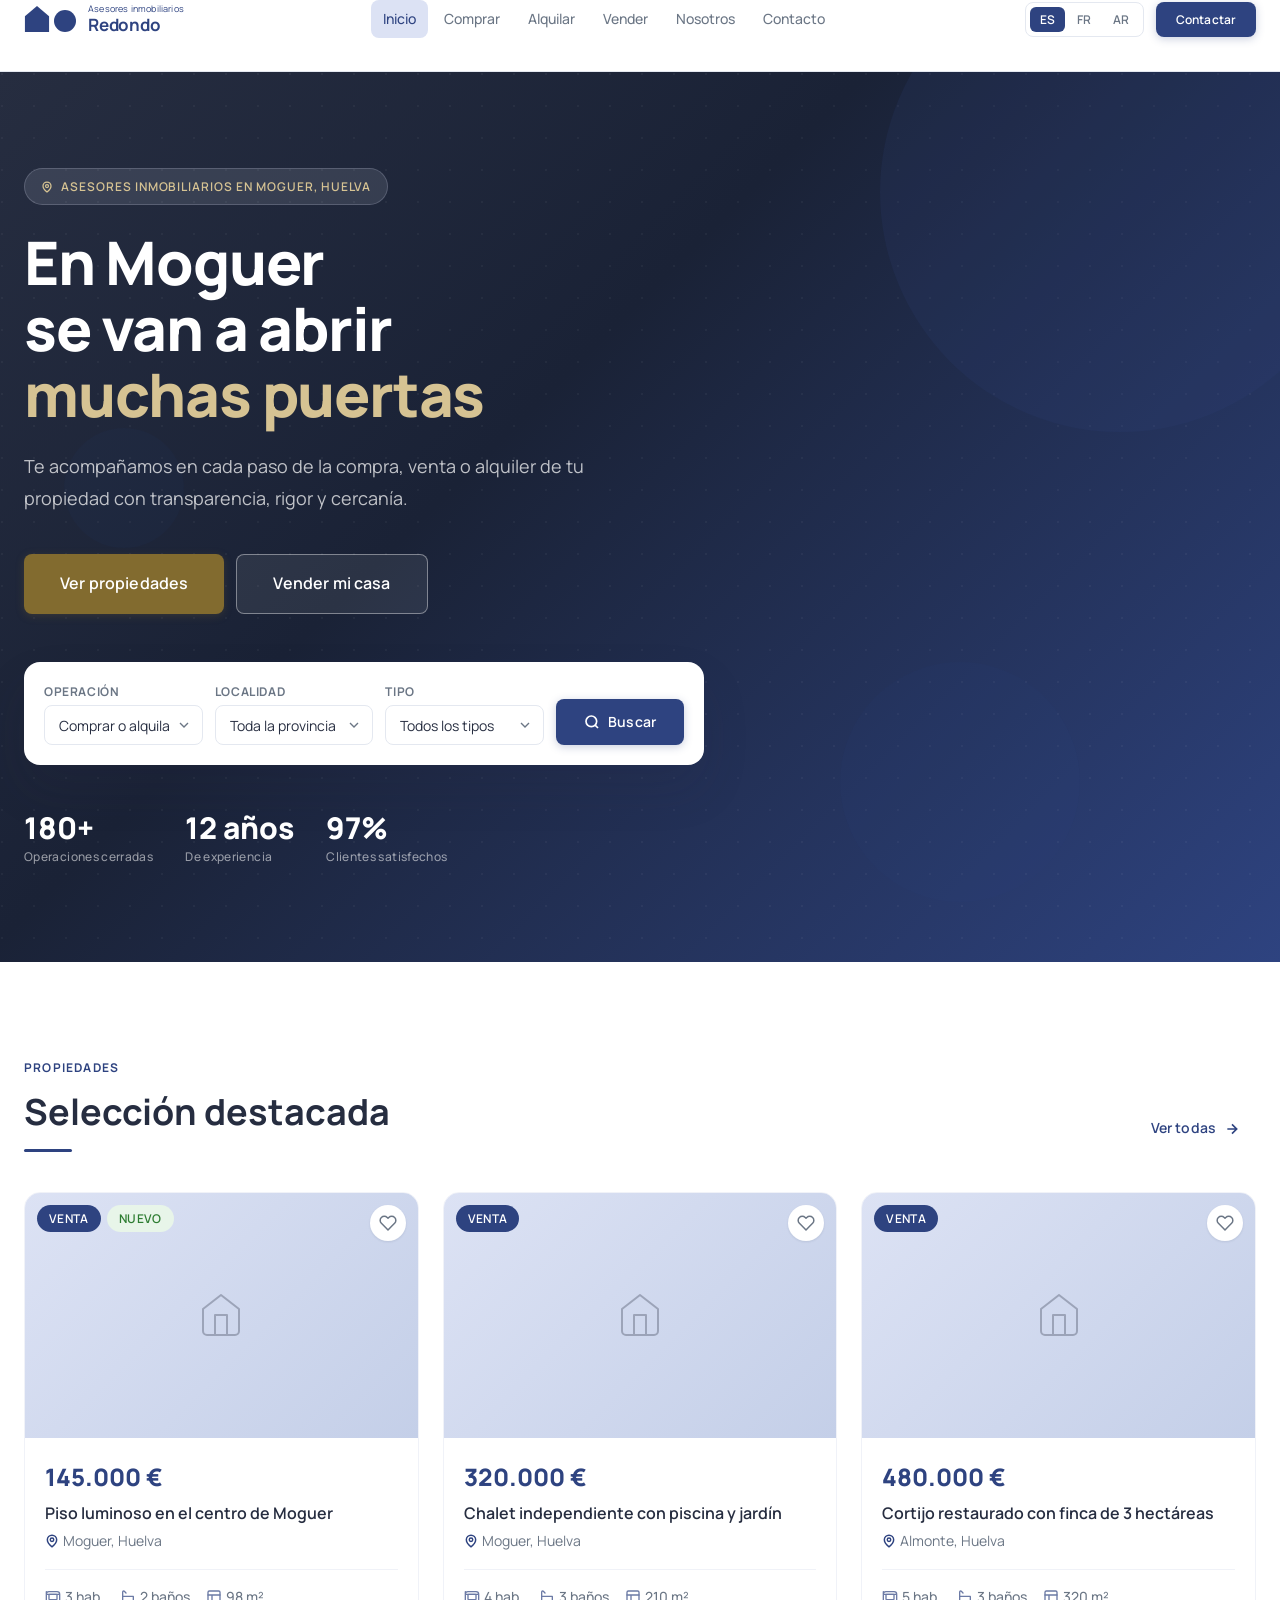
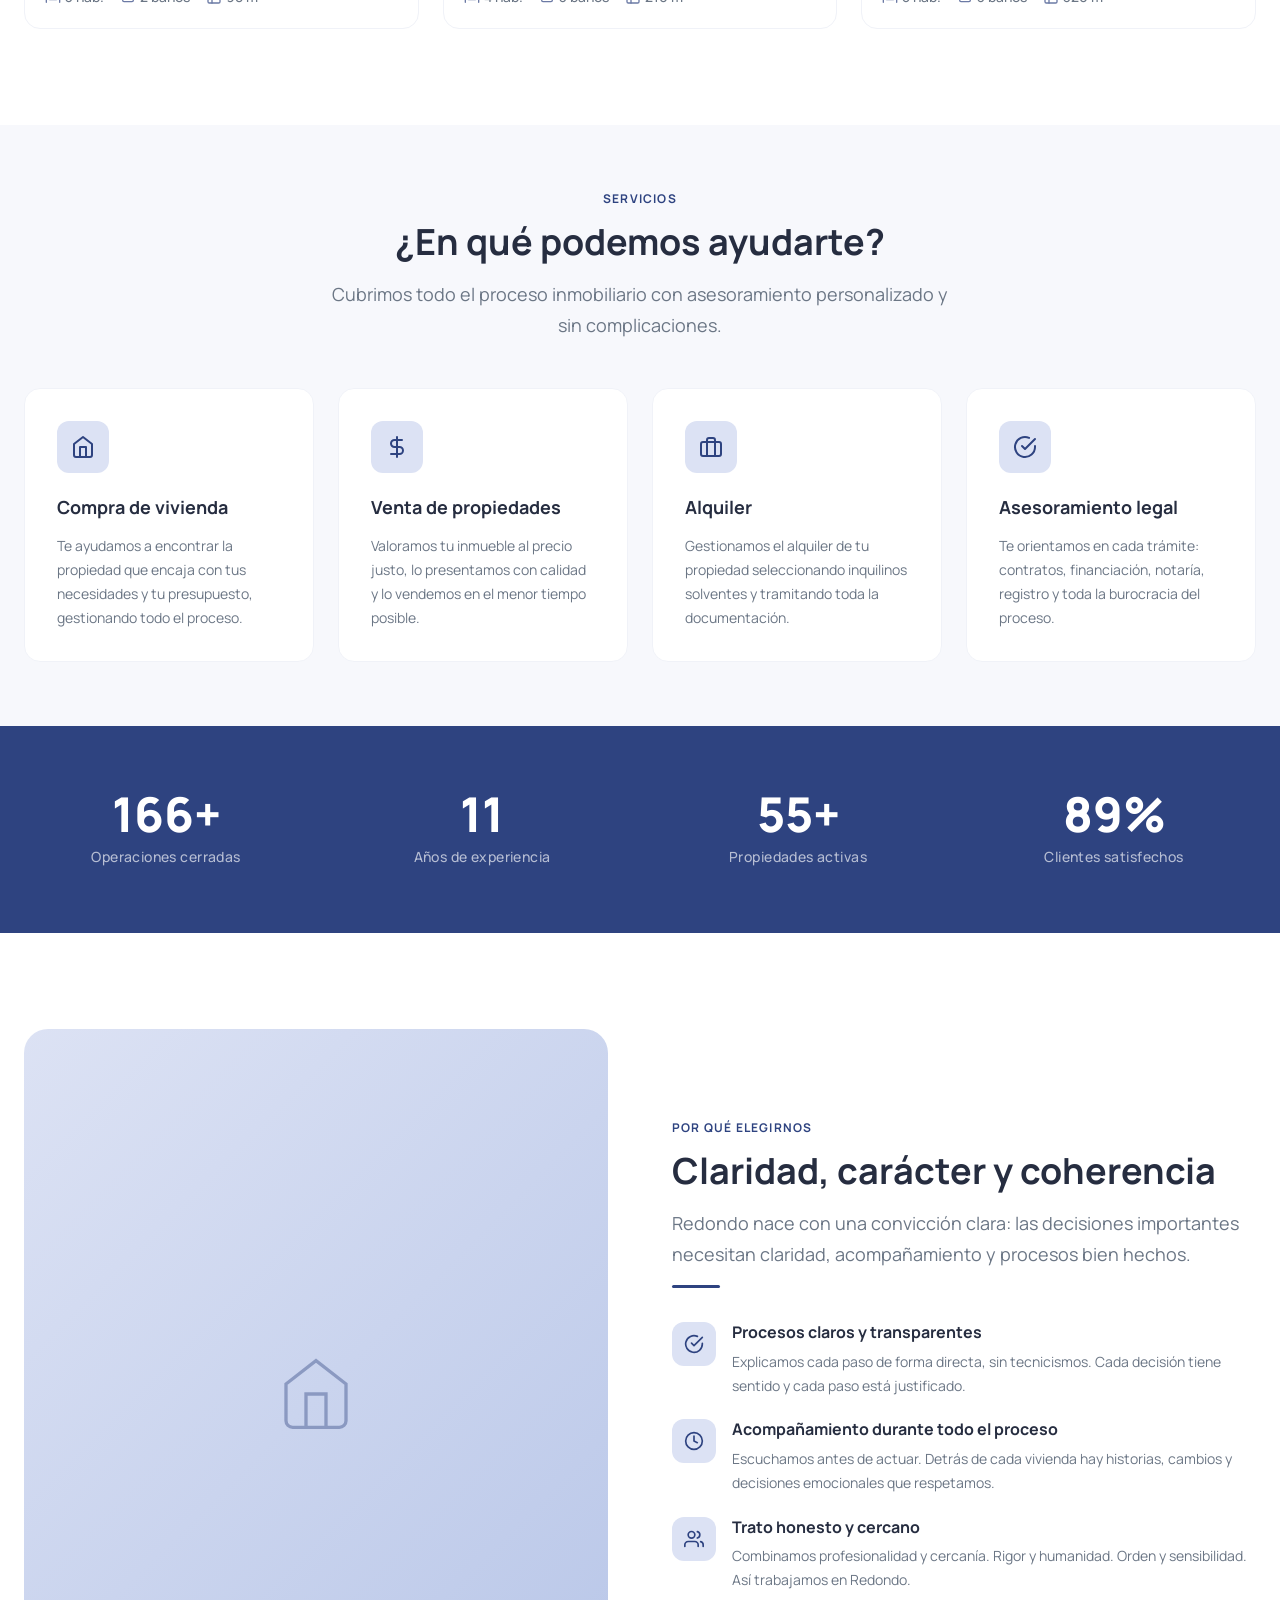
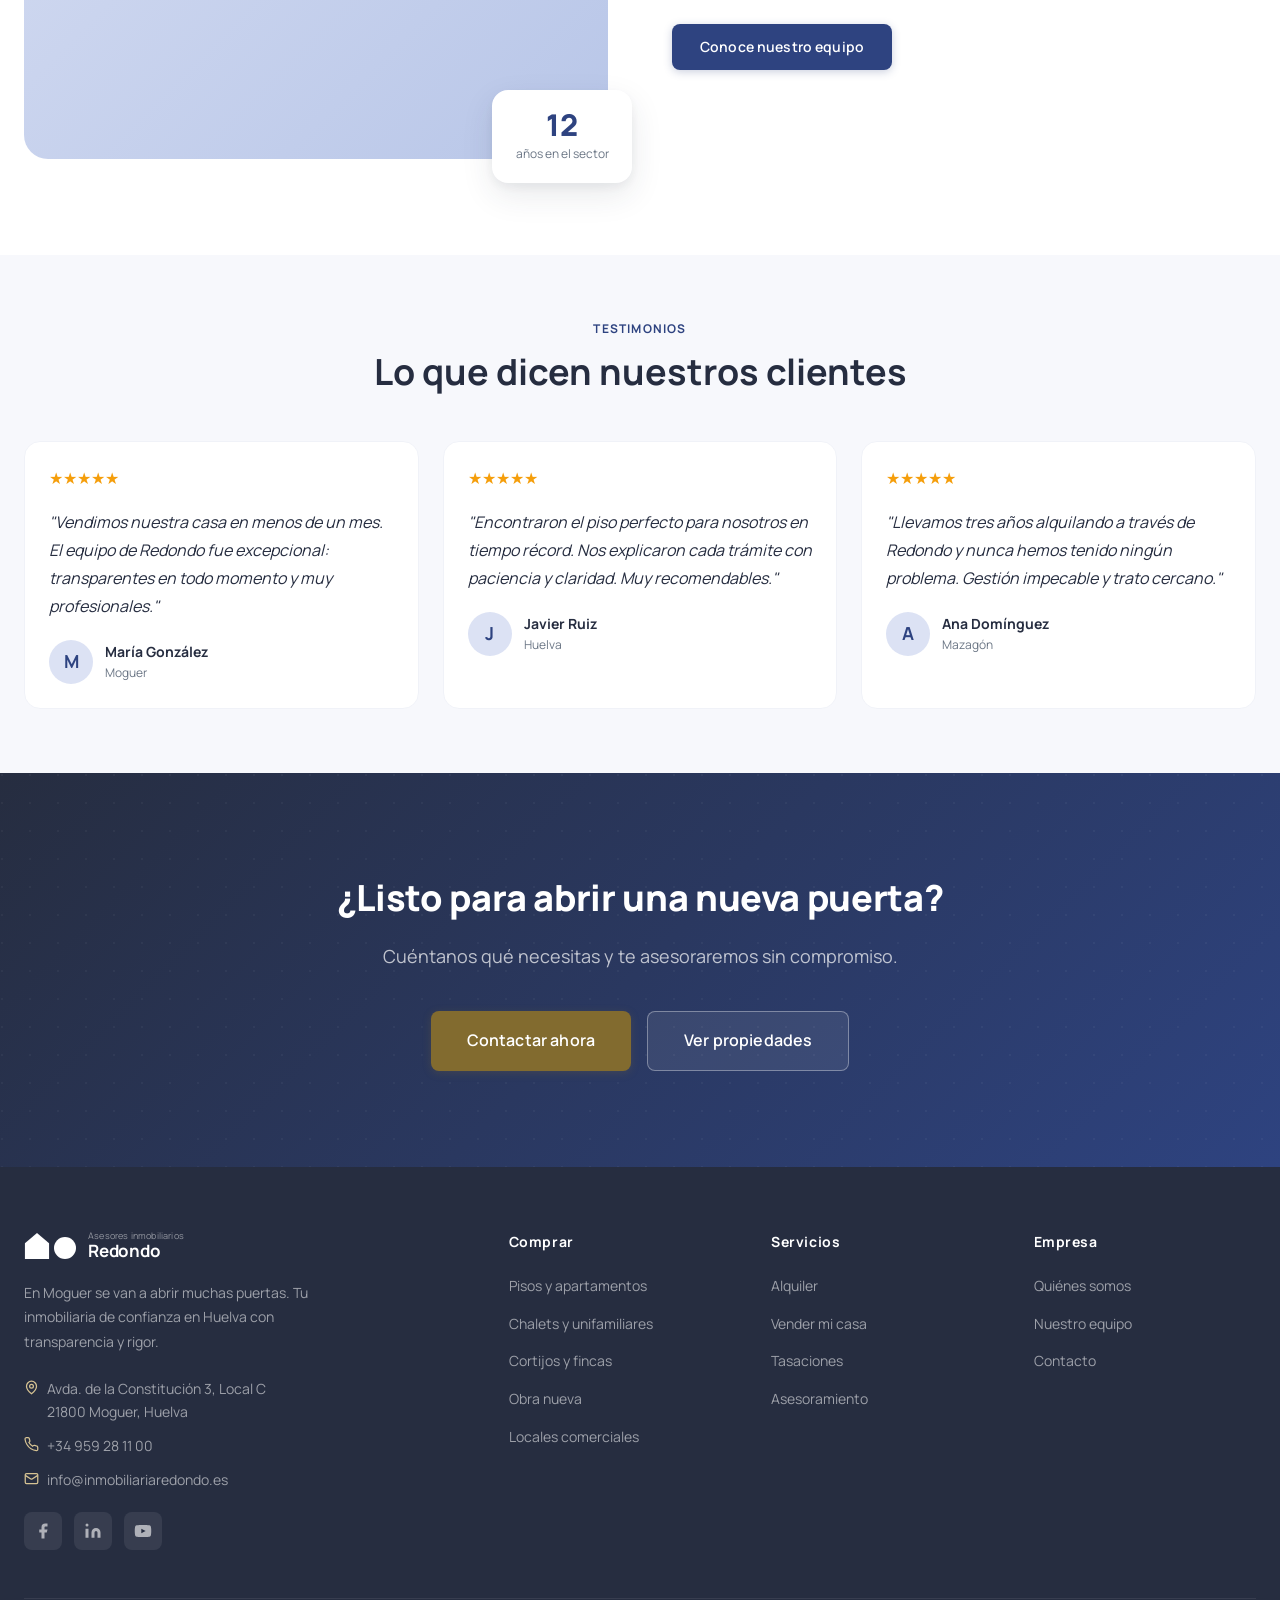
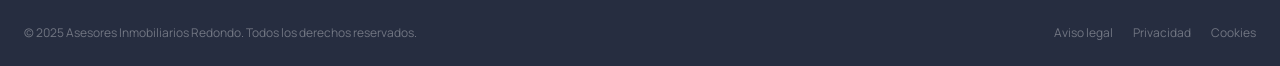
==== inmobiliaria-redondo/index.html @ 1a1a8c9d "Add files via upload" ====
<!DOCTYPE html>
<html lang="es" dir="ltr">
<head>
  <meta charset="UTF-8">
  <meta name="viewport" content="width=device-width, initial-scale=1.0">
  <title>Asesores Inmobiliarios Redondo — Moguer, Huelva</title>
  <meta name="description" content="Asesores Inmobiliarios Redondo en Moguer. Compra, venta y alquiler de propiedades en Huelva con profesionalidad, transparencia y cercanía.">
  <meta property="og:title" content="Asesores Inmobiliarios Redondo">
  <meta property="og:description" content="En Moguer se van a abrir muchas puertas. Tu inmobiliaria de confianza en Huelva.">
  <meta property="og:type" content="website">
  <link rel="canonical" href="https://inmobiliariaredondo.es/">
  <link rel="preconnect" href="https://fonts.googleapis.com">
  <link rel="preconnect" href="https://fonts.gstatic.com" crossorigin>
  <link href="https://fonts.googleapis.com/css2?family=Manrope:wght@300;400;500;600;700;800&display=swap" rel="stylesheet">
  <link rel="stylesheet" href="./assets/css/styles.css">
</head>
<body class="page-body">

  <!-- ══ HEADER ══════════════════════════════════════════════ -->
  <header class="header" role="banner">
    <div class="container">
      <div class="header-inner">

        <a href="./index.html" class="logo" aria-label="Asesores Inmobiliarios Redondo — Inicio">
          <div class="logo-mark">
            <svg class="logo-house" width="28" height="30" viewBox="0 0 28 30" aria-hidden="true">
              <polygon points="14,1 27,12 27,29 1,29 1,12"/>
            </svg>
            <svg class="logo-circle-svg" width="23" height="23" viewBox="0 0 23 23" aria-hidden="true">
              <circle cx="11.5" cy="11.5" r="11.5"/>
            </svg>
          </div>
          <div class="logo-text">
            <span class="eyebrow">Asesores inmobiliarios</span>
            <span class="brand">Redondo</span>
          </div>
        </a>

        <nav class="nav" aria-label="Navegación principal">
          <a href="./index.html"    class="nav-link">Inicio</a>
          <a href="./comprar.html"  class="nav-link">Comprar</a>
          <a href="./alquiler.html" class="nav-link">Alquilar</a>
          <a href="./vender.html"   class="nav-link">Vender</a>
          <a href="./nosotros.html" class="nav-link">Nosotros</a>
          <a href="./contacto.html" class="nav-link">Contacto</a>
        </nav>

        <div class="header-actions">
          <div class="lang-selector" role="group" aria-label="Idioma">
            <button class="lang-btn active" data-lang="es" aria-label="Español">ES</button>
            <button class="lang-btn" data-lang="fr" aria-label="Français">FR</button>
            <button class="lang-btn" data-lang="ar" aria-label="العربية">AR</button>
          </div>
          <a href="./contacto.html" class="btn btn-primary btn-sm">Contactar</a>
          <button class="nav-toggle" aria-expanded="false" aria-label="Abrir menú de navegación">
            <span></span><span></span><span></span>
          </button>
        </div>

      </div>
    </div>
  </header>

  <!-- Mobile nav -->
  <nav class="mobile-nav" aria-label="Menú móvil">
    <a href="./index.html"    class="nav-link">Inicio</a>
    <a href="./comprar.html"  class="nav-link">Comprar</a>
    <a href="./alquiler.html" class="nav-link">Alquilar</a>
    <a href="./vender.html"   class="nav-link">Vender</a>
    <a href="./nosotros.html" class="nav-link">Nosotros</a>
    <a href="./contacto.html" class="nav-link">Contacto</a>
    <div class="mobile-lang">
      <button class="lang-btn active" data-lang="es">ES</button>
      <button class="lang-btn" data-lang="fr">FR</button>
      <button class="lang-btn" data-lang="ar">AR</button>
    </div>
  </nav>

  <main>

    <!-- ══ HERO ═════════════════════════════════════════════ -->
    <section class="hero" aria-label="Presentación">
      <div class="hero-bg"></div>
      <div class="hero-pattern" aria-hidden="true"></div>
      <div class="hero-shapes" aria-hidden="true">
        <div class="hero-shape hero-shape-1"></div>
        <div class="hero-shape hero-shape-2"></div>
        <div class="hero-shape hero-shape-3"></div>
      </div>

      <div class="container">
        <div class="hero-content">
          <span class="hero-label">
            <svg width="12" height="12" viewBox="0 0 24 24" fill="none" stroke="currentColor" stroke-width="2.5" aria-hidden="true"><path d="M20 10c0 6-8 12-8 12S4 16 4 10a8 8 0 0 1 16 0Z"/><circle cx="12" cy="10" r="3"/></svg>
            Asesores Inmobiliarios en Moguer, Huelva
          </span>

          <h1 class="hero-title">
            En Moguer<br>
            se van a abrir<br>
            <em>muchas puertas</em>
          </h1>

          <p class="hero-subtitle">
            Te acompañamos en cada paso de la compra, venta o alquiler de tu propiedad con transparencia, rigor y cercanía.
          </p>

          <div class="hero-actions">
            <a href="./comprar.html" class="btn btn-gold btn-lg">Ver propiedades</a>
            <a href="./vender.html"  class="btn btn-secondary btn-lg" style="border-color:rgba(255,255,255,.4);color:#fff;background:rgba(255,255,255,.08)">Vender mi casa</a>
          </div>

          <!-- Search bar -->
          <div class="hero-search" role="search" aria-label="Buscar propiedades">
            <div class="hero-search-field">
              <label for="s-operacion">Operación</label>
              <select id="s-operacion">
                <option value="">Comprar o alquilar</option>
                <option value="venta">Comprar</option>
                <option value="alquiler">Alquilar</option>
              </select>
            </div>
            <div class="hero-search-field">
              <label for="s-localidad">Localidad</label>
              <select id="s-localidad">
                <option value="">Toda la provincia</option>
                <option value="moguer">Moguer</option>
                <option value="huelva">Huelva capital</option>
                <option value="mazagon">Mazagón</option>
                <option value="almonte">Almonte</option>
                <option value="punta-umbria">Punta Umbría</option>
              </select>
            </div>
            <div class="hero-search-field">
              <label for="s-tipo">Tipo</label>
              <select id="s-tipo">
                <option value="">Todos los tipos</option>
                <option value="piso">Piso / Apartamento</option>
                <option value="chalet">Chalet / Unifamiliar</option>
                <option value="local">Local comercial</option>
                <option value="cortijo">Cortijo / Finca</option>
              </select>
            </div>
            <a href="./comprar.html" class="btn btn-primary" style="align-self:flex-end;white-space:nowrap">
              <svg width="16" height="16" viewBox="0 0 24 24" fill="none" stroke="currentColor" stroke-width="2.5" aria-hidden="true"><circle cx="11" cy="11" r="8"/><path d="m21 21-4.35-4.35"/></svg>
              Buscar
            </a>
          </div>

          <!-- Stats -->
          <div class="hero-stats" aria-label="Cifras de la empresa">
            <div>
              <p class="hero-stat-value" data-counter="180" data-suffix="+">0</p>
              <p class="hero-stat-label">Operaciones cerradas</p>
            </div>
            <div>
              <p class="hero-stat-value" data-counter="12" data-suffix=" años">0</p>
              <p class="hero-stat-label">De experiencia</p>
            </div>
            <div>
              <p class="hero-stat-value" data-counter="97" data-suffix="%">0</p>
              <p class="hero-stat-label">Clientes satisfechos</p>
            </div>
          </div>

        </div>
      </div>
    </section>

    <!-- ══ PROPIEDADES DESTACADAS ════════════════════════════ -->
    <section class="section" aria-labelledby="featured-title">
      <div class="container">
        <div style="display:flex;align-items:flex-end;justify-content:space-between;flex-wrap:wrap;gap:1rem;margin-bottom:2.5rem">
          <div>
            <span class="section-label">Propiedades</span>
            <h2 class="section-title" id="featured-title">Selección destacada</h2>
            <div class="divider"></div>
          </div>
          <a href="./comprar.html" class="btn btn-ghost">
            Ver todas
            <svg width="16" height="16" viewBox="0 0 24 24" fill="none" stroke="currentColor" stroke-width="2.5" aria-hidden="true"><path d="M5 12h14M12 5l7 7-7 7"/></svg>
          </a>
        </div>

        <div class="property-grid" id="featured-grid" aria-label="Propiedades destacadas">
          <!-- Renderizado por JS -->
        </div>
      </div>
    </section>

    <!-- ══ SERVICIOS ═════════════════════════════════════════ -->
    <section class="section section-sm" style="background:var(--c-bg)" aria-labelledby="services-title">
      <div class="container">
        <div class="text-center" style="margin-bottom:var(--space-12)">
          <span class="section-label">Servicios</span>
          <h2 class="section-title" id="services-title">¿En qué podemos ayudarte?</h2>
          <p class="section-subtitle" style="margin-inline:auto">Cubrimos todo el proceso inmobiliario con asesoramiento personalizado y sin complicaciones.</p>
        </div>

        <div class="services-grid">
          <div class="service-card" data-animate>
            <div class="service-icon" aria-hidden="true">
              <svg width="24" height="24" viewBox="0 0 24 24" fill="none" stroke="currentColor" stroke-width="2" stroke-linecap="round" stroke-linejoin="round"><path d="M3 9l9-7 9 7v11a2 2 0 0 1-2 2H5a2 2 0 0 1-2-2z"/><polyline points="9 22 9 12 15 12 15 22"/></svg>
            </div>
            <h3 class="service-title">Compra de vivienda</h3>
            <p class="service-desc">Te ayudamos a encontrar la propiedad que encaja con tus necesidades y tu presupuesto, gestionando todo el proceso.</p>
          </div>

          <div class="service-card" data-animate>
            <div class="service-icon" aria-hidden="true">
              <svg width="24" height="24" viewBox="0 0 24 24" fill="none" stroke="currentColor" stroke-width="2" stroke-linecap="round" stroke-linejoin="round"><path d="M12 2v20M17 5H9.5a3.5 3.5 0 0 0 0 7h5a3.5 3.5 0 0 1 0 7H6"/></svg>
            </div>
            <h3 class="service-title">Venta de propiedades</h3>
            <p class="service-desc">Valoramos tu inmueble al precio justo, lo presentamos con calidad y lo vendemos en el menor tiempo posible.</p>
          </div>

          <div class="service-card" data-animate>
            <div class="service-icon" aria-hidden="true">
              <svg width="24" height="24" viewBox="0 0 24 24" fill="none" stroke="currentColor" stroke-width="2" stroke-linecap="round" stroke-linejoin="round"><rect x="2" y="7" width="20" height="14" rx="2"/><path d="M16 21V5a2 2 0 0 0-2-2h-4a2 2 0 0 0-2 2v16"/></svg>
            </div>
            <h3 class="service-title">Alquiler</h3>
            <p class="service-desc">Gestionamos el alquiler de tu propiedad seleccionando inquilinos solventes y tramitando toda la documentación.</p>
          </div>

          <div class="service-card" data-animate>
            <div class="service-icon" aria-hidden="true">
              <svg width="24" height="24" viewBox="0 0 24 24" fill="none" stroke="currentColor" stroke-width="2" stroke-linecap="round" stroke-linejoin="round"><path d="M22 11.08V12a10 10 0 1 1-5.93-9.14"/><polyline points="22 4 12 14.01 9 11.01"/></svg>
            </div>
            <h3 class="service-title">Asesoramiento legal</h3>
            <p class="service-desc">Te orientamos en cada trámite: contratos, financiación, notaría, registro y toda la burocracia del proceso.</p>
          </div>
        </div>
      </div>
    </section>

    <!-- ══ STATS BAND ════════════════════════════════════════ -->
    <section class="stats-band" aria-label="Cifras de la empresa">
      <div class="container">
        <div class="stats-grid">
          <div>
            <p class="stat-value" data-counter="180" data-suffix="+">180+</p>
            <p class="stat-label">Operaciones cerradas</p>
          </div>
          <div>
            <p class="stat-value" data-counter="12">12</p>
            <p class="stat-label">Años de experiencia</p>
          </div>
          <div>
            <p class="stat-value" data-counter="60" data-suffix="+">60+</p>
            <p class="stat-label">Propiedades activas</p>
          </div>
          <div>
            <p class="stat-value" data-counter="97" data-suffix="%">97%</p>
            <p class="stat-label">Clientes satisfechos</p>
          </div>
        </div>
      </div>
    </section>

    <!-- ══ POR QUÉ REDONDO ════════════════════════════════════ -->
    <section class="section" aria-labelledby="why-title">
      <div class="container">
        <div class="why-grid">
          <!-- Imagen decorativa -->
          <div class="why-img-wrap" aria-hidden="true">
            <div class="why-img-main">
              <div style="width:100%;height:100%;display:flex;align-items:center;justify-content:center;background:linear-gradient(135deg,var(--c-primary-light),#b8c6e8)">
                <svg width="80" height="80" viewBox="0 0 24 24" fill="none" stroke="var(--c-primary)" stroke-width="1" opacity=".4" aria-hidden="true"><path d="M3 9l9-7 9 7v11a2 2 0 0 1-2 2H5a2 2 0 0 1-2-2z"/><polyline points="9 22 9 12 15 12 15 22"/></svg>
              </div>
            </div>
            <div class="why-img-badge" style="bottom:-1.5rem;right:-1.5rem">
              <p class="num">12</p>
              <p class="lbl">años en el sector</p>
            </div>
          </div>

          <!-- Texto -->
          <div>
            <span class="section-label">Por qué elegirnos</span>
            <h2 class="section-title" id="why-title">Claridad, carácter y coherencia</h2>
            <p class="section-subtitle">
              Redondo nace con una convicción clara: las decisiones importantes necesitan claridad, acompañamiento y procesos bien hechos.
            </p>
            <div class="divider" style="margin-bottom:var(--space-8)"></div>

            <div class="why-points">
              <div class="why-point" data-animate>
                <div class="why-point-icon" aria-hidden="true">
                  <svg width="20" height="20" viewBox="0 0 24 24" fill="none" stroke="currentColor" stroke-width="2" stroke-linecap="round" stroke-linejoin="round"><path d="M22 11.08V12a10 10 0 1 1-5.93-9.14"/><polyline points="22 4 12 14.01 9 11.01"/></svg>
                </div>
                <div>
                  <h3 class="why-point-title">Procesos claros y transparentes</h3>
                  <p class="why-point-desc">Explicamos cada paso de forma directa, sin tecnicismos. Cada decisión tiene sentido y cada paso está justificado.</p>
                </div>
              </div>

              <div class="why-point" data-animate>
                <div class="why-point-icon" aria-hidden="true">
                  <svg width="20" height="20" viewBox="0 0 24 24" fill="none" stroke="currentColor" stroke-width="2" stroke-linecap="round" stroke-linejoin="round"><circle cx="12" cy="12" r="10"/><path d="M12 6v6l4 2"/></svg>
                </div>
                <div>
                  <h3 class="why-point-title">Acompañamiento durante todo el proceso</h3>
                  <p class="why-point-desc">Escuchamos antes de actuar. Detrás de cada vivienda hay historias, cambios y decisiones emocionales que respetamos.</p>
                </div>
              </div>

              <div class="why-point" data-animate>
                <div class="why-point-icon" aria-hidden="true">
                  <svg width="20" height="20" viewBox="0 0 24 24" fill="none" stroke="currentColor" stroke-width="2" stroke-linecap="round" stroke-linejoin="round"><path d="M17 21v-2a4 4 0 0 0-4-4H5a4 4 0 0 0-4 4v2"/><circle cx="9" cy="7" r="4"/><path d="M23 21v-2a4 4 0 0 0-3-3.87M16 3.13a4 4 0 0 1 0 7.75"/></svg>
                </div>
                <div>
                  <h3 class="why-point-title">Trato honesto y cercano</h3>
                  <p class="why-point-desc">Combinamos profesionalidad y cercanía. Rigor y humanidad. Orden y sensibilidad. Así trabajamos en Redondo.</p>
                </div>
              </div>
            </div>

            <div style="margin-top:var(--space-8)">
              <a href="./nosotros.html" class="btn btn-primary">Conoce nuestro equipo</a>
            </div>
          </div>
        </div>
      </div>
    </section>

    <!-- ══ TESTIMONIOS ════════════════════════════════════════ -->
    <section class="section section-sm" style="background:var(--c-bg)" aria-labelledby="testimonials-title">
      <div class="container">
        <div class="text-center" style="margin-bottom:var(--space-12)">
          <span class="section-label">Testimonios</span>
          <h2 class="section-title" id="testimonials-title">Lo que dicen nuestros clientes</h2>
        </div>

        <div class="testimonials-grid">
          <article class="testimonial-card" data-animate>
            <div class="testimonial-stars" aria-label="5 de 5 estrellas">
              ★★★★★
            </div>
            <blockquote>
              <p class="testimonial-text">"Vendimos nuestra casa en menos de un mes. El equipo de Redondo fue excepcional: transparentes en todo momento y muy profesionales."</p>
            </blockquote>
            <div class="testimonial-author">
              <div class="testimonial-avatar" aria-hidden="true">M</div>
              <div>
                <p class="testimonial-name">María González</p>
                <p class="testimonial-city">Moguer</p>
              </div>
            </div>
          </article>

          <article class="testimonial-card" data-animate>
            <div class="testimonial-stars" aria-label="5 de 5 estrellas">★★★★★</div>
            <blockquote>
              <p class="testimonial-text">"Encontraron el piso perfecto para nosotros en tiempo récord. Nos explicaron cada trámite con paciencia y claridad. Muy recomendables."</p>
            </blockquote>
            <div class="testimonial-author">
              <div class="testimonial-avatar" aria-hidden="true">J</div>
              <div>
                <p class="testimonial-name">Javier Ruiz</p>
                <p class="testimonial-city">Huelva</p>
              </div>
            </div>
          </article>

          <article class="testimonial-card" data-animate>
            <div class="testimonial-stars" aria-label="5 de 5 estrellas">★★★★★</div>
            <blockquote>
              <p class="testimonial-text">"Llevamos tres años alquilando a través de Redondo y nunca hemos tenido ningún problema. Gestión impecable y trato cercano."</p>
            </blockquote>
            <div class="testimonial-author">
              <div class="testimonial-avatar" aria-hidden="true">A</div>
              <div>
                <p class="testimonial-name">Ana Domínguez</p>
                <p class="testimonial-city">Mazagón</p>
              </div>
            </div>
          </article>
        </div>
      </div>
    </section>

    <!-- ══ CTA ═══════════════════════════════════════════════ -->
    <section class="cta-section" aria-labelledby="cta-title">
      <div class="container">
        <h2 class="cta-title" id="cta-title">¿Listo para abrir una nueva puerta?</h2>
        <p class="cta-subtitle">Cuéntanos qué necesitas y te asesoraremos sin compromiso.</p>
        <div class="cta-actions">
          <a href="./contacto.html" class="btn btn-gold btn-lg">Contactar ahora</a>
          <a href="./comprar.html"  class="btn btn-secondary btn-lg" style="border-color:rgba(255,255,255,.35);color:#fff;background:rgba(255,255,255,.08)">Ver propiedades</a>
        </div>
      </div>
    </section>

  </main>

  <!-- ══ FOOTER ════════════════════════════════════════════════ -->
  <footer class="footer" role="contentinfo">
    <div class="container">
      <div class="footer-grid">

        <!-- Brand -->
        <div class="footer-brand">
          <a href="./index.html" class="logo" aria-label="Asesores Inmobiliarios Redondo">
            <div class="logo-mark">
              <svg class="logo-house" width="28" height="30" viewBox="0 0 28 30" aria-hidden="true">
                <polygon points="14,1 27,12 27,29 1,29 1,12"/>
              </svg>
              <svg class="logo-circle-svg" width="23" height="23" viewBox="0 0 23 23" aria-hidden="true">
                <circle cx="11.5" cy="11.5" r="11.5"/>
              </svg>
            </div>
            <div class="logo-text">
              <span class="eyebrow">Asesores inmobiliarios</span>
              <span class="brand">Redondo</span>
            </div>
          </a>
          <p class="footer-desc">En Moguer se van a abrir muchas puertas. Tu inmobiliaria de confianza en Huelva con transparencia y rigor.</p>
          <ul class="footer-contact-list" aria-label="Contacto">
            <li class="footer-contact-item">
              <svg width="15" height="15" viewBox="0 0 24 24" fill="none" stroke="currentColor" stroke-width="2" aria-hidden="true"><path d="M20 10c0 6-8 12-8 12S4 16 4 10a8 8 0 0 1 16 0Z"/><circle cx="12" cy="10" r="3"/></svg>
              <span>Avda. de la Constitución 3, Local C<br>21800 Moguer, Huelva</span>
            </li>
            <li class="footer-contact-item">
              <svg width="15" height="15" viewBox="0 0 24 24" fill="none" stroke="currentColor" stroke-width="2" aria-hidden="true"><path d="M22 16.92v3a2 2 0 0 1-2.18 2 19.79 19.79 0 0 1-8.63-3.07A19.5 19.5 0 0 1 4.69 12 19.79 19.79 0 0 1 1.62 3.18C1.62 2.08 2.46 1.17 3.56 1h3a2 2 0 0 1 2 1.72 12.84 12.84 0 0 0 .7 2.81 2 2 0 0 1-.45 2.11L7.91 8.73a16 16 0 0 0 6 6l.91-.91a2 2 0 0 1 2.11-.45 12.84 12.84 0 0 0 2.81.7A2 2 0 0 1 21.72 16z"/></svg>
              <span>+34 959 28 11 00</span>
            </li>
            <li class="footer-contact-item">
              <svg width="15" height="15" viewBox="0 0 24 24" fill="none" stroke="currentColor" stroke-width="2" aria-hidden="true"><rect x="2" y="4" width="20" height="16" rx="2"/><path d="m22 7-8.97 5.7a1.94 1.94 0 0 1-2.06 0L2 7"/></svg>
              <span>info@inmobiliariaredondo.es</span>
            </li>
          </ul>
          <div class="footer-social" aria-label="Redes sociales">
            <a href="#" class="social-btn" aria-label="Facebook">
              <svg width="18" height="18" viewBox="0 0 24 24" fill="currentColor" aria-hidden="true"><path d="M18 2h-3a5 5 0 0 0-5 5v3H7v4h3v8h4v-8h3l1-4h-4V7a1 1 0 0 1 1-1h3z"/></svg>
            </a>
            <a href="#" class="social-btn" aria-label="LinkedIn">
              <svg width="18" height="18" viewBox="0 0 24 24" fill="currentColor" aria-hidden="true"><path d="M16 8a6 6 0 0 1 6 6v7h-4v-7a2 2 0 0 0-2-2 2 2 0 0 0-2 2v7h-4v-7a6 6 0 0 1 6-6z"/><rect x="2" y="9" width="4" height="12"/><circle cx="4" cy="4" r="2"/></svg>
            </a>
            <a href="#" class="social-btn" aria-label="YouTube">
              <svg width="18" height="18" viewBox="0 0 24 24" fill="currentColor" aria-hidden="true"><path d="M22.54 6.42a2.78 2.78 0 0 0-1.94-1.94C18.88 4 12 4 12 4s-6.88 0-8.6.48A2.78 2.78 0 0 0 1.46 6.42 29 29 0 0 0 1 12a29 29 0 0 0 .46 5.58 2.78 2.78 0 0 0 1.94 1.94C5.12 20 12 20 12 20s6.88 0 8.6-.48a2.78 2.78 0 0 0 1.94-1.94A29 29 0 0 0 23 12a29 29 0 0 0-.46-5.58z"/><polygon points="9.75 15.02 15.5 12 9.75 8.98 9.75 15.02" fill="var(--c-dark)"/></svg>
            </a>
          </div>
        </div>

        <!-- Comprar -->
        <div>
          <h3 class="footer-col-title">Comprar</h3>
          <ul class="footer-links">
            <li><a href="./comprar.html" class="footer-link">Pisos y apartamentos</a></li>
            <li><a href="./comprar.html" class="footer-link">Chalets y unifamiliares</a></li>
            <li><a href="./comprar.html" class="footer-link">Cortijos y fincas</a></li>
            <li><a href="./comprar.html" class="footer-link">Obra nueva</a></li>
            <li><a href="./comprar.html" class="footer-link">Locales comerciales</a></li>
          </ul>
        </div>

        <!-- Servicios -->
        <div>
          <h3 class="footer-col-title">Servicios</h3>
          <ul class="footer-links">
            <li><a href="./alquiler.html" class="footer-link">Alquiler</a></li>
            <li><a href="./vender.html"   class="footer-link">Vender mi casa</a></li>
            <li><a href="./nosotros.html" class="footer-link">Tasaciones</a></li>
            <li><a href="./contacto.html" class="footer-link">Asesoramiento</a></li>
          </ul>
        </div>

        <!-- Empresa -->
        <div>
          <h3 class="footer-col-title">Empresa</h3>
          <ul class="footer-links">
            <li><a href="./nosotros.html" class="footer-link">Quiénes somos</a></li>
            <li><a href="./nosotros.html" class="footer-link">Nuestro equipo</a></li>
            <li><a href="./contacto.html" class="footer-link">Contacto</a></li>
          </ul>
        </div>

      </div>

      <div class="footer-bottom">
        <p class="footer-copy">© 2025 Asesores Inmobiliarios Redondo. Todos los derechos reservados.</p>
        <nav class="footer-legal" aria-label="Legal">
          <a href="#">Aviso legal</a>
          <a href="#">Privacidad</a>
          <a href="#">Cookies</a>
        </nav>
      </div>
    </div>
  </footer>

  <script src="./assets/js/i18n.js"></script>
  <script src="./assets/js/properties.js"></script>
  <script src="./assets/js/main.js"></script>
  <script>
    /* Renderizar propiedades destacadas */
    document.addEventListener('DOMContentLoaded', function () {
      const grid = document.getElementById('featured-grid');
      const props = window.Properties.getDestacados().slice(0, 3);
      window.Properties.renderGrid(grid, props, './');
    });
  </script>

</body>
</html>
---- inmobiliaria-redondo/assets/css/styles.css ----
/* ============================================================
   Inmobiliaria Redondo — Stylesheet
   ============================================================ */

/* ── Google Fonts ─────────────────────────────────────────── */
@import url('https://fonts.googleapis.com/css2?family=Manrope:wght@300;400;500;600;700;800&display=swap');

/* ── Custom Properties ────────────────────────────────────── */
:root {
  /* Brand colors */
  --c-primary:       #2e4380;
  --c-primary-light: #dce2f4;
  --c-dark:          #262d40;
  --c-gold:          #826b2f;
  --c-beige:         #d6c393;
  --c-white:         #ffffff;

  /* UI colors */
  --c-bg:            #f7f8fc;
  --c-surface:       #ffffff;
  --c-text:          #262d40;
  --c-text-muted:    #6b7685;
  --c-border:        #e4e8f0;
  --c-border-light:  #f0f2f8;

  /* Shadows */
  --shadow-sm:  0 1px 3px rgba(38,45,64,.06), 0 1px 2px rgba(38,45,64,.04);
  --shadow-md:  0 4px 12px rgba(38,45,64,.08), 0 2px 6px rgba(38,45,64,.05);
  --shadow-lg:  0 12px 32px rgba(38,45,64,.10), 0 4px 12px rgba(38,45,64,.06);
  --shadow-xl:  0 24px 48px rgba(38,45,64,.12);

  /* Spacing */
  --space-1:  0.25rem;
  --space-2:  0.5rem;
  --space-3:  0.75rem;
  --space-4:  1rem;
  --space-5:  1.25rem;
  --space-6:  1.5rem;
  --space-8:  2rem;
  --space-10: 2.5rem;
  --space-12: 3rem;
  --space-16: 4rem;
  --space-20: 5rem;
  --space-24: 6rem;
  --space-32: 8rem;

  /* Border radius */
  --radius-sm:  4px;
  --radius-md:  8px;
  --radius-lg:  12px;
  --radius-xl:  16px;
  --radius-2xl: 24px;
  --radius-full: 9999px;

  /* Typography */
  --font:        'Manrope', -apple-system, BlinkMacSystemFont, 'Segoe UI', sans-serif;
  --text-xs:    0.75rem;
  --text-sm:    0.875rem;
  --text-base:  1rem;
  --text-lg:    1.125rem;
  --text-xl:    1.25rem;
  --text-2xl:   1.5rem;
  --text-3xl:   1.875rem;
  --text-4xl:   2.25rem;
  --text-5xl:   3rem;
  --text-6xl:   3.75rem;

  /* Transitions */
  --transition: 200ms ease;
  --transition-slow: 350ms ease;

  /* Layout */
  --container-max: 1280px;
  --header-h: 72px;
}

/* ── Reset ────────────────────────────────────────────────── */
*, *::before, *::after { box-sizing: border-box; margin: 0; padding: 0; }

html {
  font-size: 16px;
  scroll-behavior: smooth;
  -webkit-text-size-adjust: 100%;
}

body {
  font-family: var(--font);
  font-size: var(--text-base);
  line-height: 1.6;
  color: var(--c-text);
  background: var(--c-white);
  -webkit-font-smoothing: antialiased;
}

img, video { display: block; max-width: 100%; height: auto; }
a { color: inherit; text-decoration: none; }
ul, ol { list-style: none; }
button { font-family: inherit; cursor: pointer; border: none; background: none; }
input, textarea, select { font-family: inherit; }
svg { display: block; }

/* ── Utilities ────────────────────────────────────────────── */
.container {
  width: 100%;
  max-width: var(--container-max);
  margin-inline: auto;
  padding-inline: var(--space-6);
}

.sr-only {
  position: absolute;
  width: 1px; height: 1px;
  padding: 0; margin: -1px;
  overflow: hidden;
  clip: rect(0,0,0,0);
  white-space: nowrap;
  border: 0;
}

.text-center { text-align: center; }
.text-muted  { color: var(--c-text-muted); }
.font-semibold { font-weight: 600; }
.font-bold     { font-weight: 700; }

/* ── Buttons ──────────────────────────────────────────────── */
.btn {
  display: inline-flex;
  align-items: center;
  justify-content: center;
  gap: var(--space-2);
  padding: 0.75rem 1.75rem;
  border-radius: var(--radius-md);
  font-size: var(--text-sm);
  font-weight: 600;
  letter-spacing: 0.01em;
  transition: background var(--transition), color var(--transition),
              box-shadow var(--transition), transform var(--transition);
  white-space: nowrap;
}

.btn:hover { transform: translateY(-1px); }
.btn:active { transform: translateY(0); }

.btn-primary {
  background: var(--c-primary);
  color: var(--c-white);
  box-shadow: 0 2px 8px rgba(46,67,128,.25);
}
.btn-primary:hover {
  background: #253872;
  box-shadow: 0 4px 16px rgba(46,67,128,.35);
}

.btn-secondary {
  background: var(--c-white);
  color: var(--c-primary);
  border: 1.5px solid var(--c-primary);
}
.btn-secondary:hover {
  background: var(--c-primary-light);
}

.btn-ghost {
  background: transparent;
  color: var(--c-primary);
  padding-inline: var(--space-4);
}
.btn-ghost:hover {
  background: var(--c-primary-light);
}

.btn-gold {
  background: var(--c-gold);
  color: var(--c-white);
  box-shadow: 0 2px 8px rgba(130,107,47,.25);
}
.btn-gold:hover {
  background: #6e5a27;
  box-shadow: 0 4px 16px rgba(130,107,47,.35);
}

.btn-lg { padding: 1rem 2.25rem; font-size: var(--text-base); }
.btn-sm { padding: 0.5rem 1.25rem; font-size: var(--text-xs); }

/* ── Badge / Tag ──────────────────────────────────────────── */
.badge {
  display: inline-flex;
  align-items: center;
  padding: 0.25rem 0.75rem;
  border-radius: var(--radius-full);
  font-size: var(--text-xs);
  font-weight: 600;
  letter-spacing: 0.03em;
  text-transform: uppercase;
}

.badge-primary { background: var(--c-primary-light); color: var(--c-primary); }
.badge-gold    { background: #f5edd9; color: var(--c-gold); }
.badge-venta   { background: var(--c-primary); color: var(--c-white); }
.badge-alquiler{ background: var(--c-gold); color: var(--c-white); }
.badge-new     { background: #e8f5e9; color: #2e7d32; }

/* ── Section Titles ───────────────────────────────────────── */
.section-label {
  display: block;
  font-size: var(--text-xs);
  font-weight: 700;
  letter-spacing: 0.1em;
  text-transform: uppercase;
  color: var(--c-primary);
  margin-bottom: var(--space-3);
}

.section-title {
  font-size: clamp(var(--text-2xl), 3.5vw, var(--text-4xl));
  font-weight: 700;
  line-height: 1.2;
  color: var(--c-dark);
  margin-bottom: var(--space-4);
}

.section-subtitle {
  font-size: var(--text-lg);
  color: var(--c-text-muted);
  line-height: 1.7;
  max-width: 56ch;
}

.section { padding-block: var(--space-24); }
.section-sm { padding-block: var(--space-16); }

/* ── Divider ──────────────────────────────────────────────── */
.divider {
  width: 48px;
  height: 3px;
  background: var(--c-primary);
  border-radius: var(--radius-full);
  margin-top: var(--space-4);
}
.divider-gold { background: var(--c-gold); }

/* ============================================================
   HEADER
   ============================================================ */
.header {
  position: fixed;
  top: 0;
  left: 0;
  right: 0;
  z-index: 100;
  height: var(--header-h);
  background: var(--c-white);
  border-bottom: 1px solid var(--c-border);
  transition: box-shadow var(--transition-slow), background var(--transition-slow);
}

.header.scrolled {
  box-shadow: var(--shadow-md);
}

.header-inner {
  display: flex;
  align-items: center;
  justify-content: space-between;
  height: 100%;
}

/* Logo */
.logo {
  display: flex;
  align-items: center;
  gap: var(--space-3);
  flex-shrink: 0;
}

.logo-mark {
  display: flex;
  align-items: flex-end;
  gap: 4px;
}

.logo-house {
  width: 26px;
  height: 28px;
  fill: var(--c-primary);
}

.logo-circle-svg {
  width: 22px;
  height: 22px;
  fill: var(--c-primary);
  margin-bottom: 1px;
}

.logo-text {
  line-height: 1.15;
}

.logo-text .eyebrow {
  display: block;
  font-size: 9px;
  font-weight: 400;
  color: var(--c-primary);
  letter-spacing: 0.02em;
}

.logo-text .brand {
  display: block;
  font-size: 17px;
  font-weight: 700;
  color: var(--c-primary);
  letter-spacing: -0.01em;
}

/* Nav */
.nav {
  display: flex;
  align-items: center;
  gap: var(--space-1);
}

.nav-link {
  display: inline-flex;
  align-items: center;
  padding: var(--space-2) var(--space-3);
  font-size: var(--text-sm);
  font-weight: 500;
  color: var(--c-text-muted);
  border-radius: var(--radius-md);
  transition: color var(--transition), background var(--transition);
  position: relative;
}

.nav-link:hover,
.nav-link.active {
  color: var(--c-primary);
  background: var(--c-primary-light);
}

/* Header actions */
.header-actions {
  display: flex;
  align-items: center;
  gap: var(--space-3);
}

/* Language selector */
.lang-selector {
  display: flex;
  align-items: center;
  gap: 2px;
  border: 1px solid var(--c-border);
  border-radius: var(--radius-md);
  padding: 4px;
}

.lang-btn {
  padding: 4px 10px;
  font-size: var(--text-xs);
  font-weight: 600;
  color: var(--c-text-muted);
  border-radius: 6px;
  transition: color var(--transition), background var(--transition);
}

.lang-btn:hover { color: var(--c-primary); }

.lang-btn.active {
  background: var(--c-primary);
  color: var(--c-white);
}

/* Mobile toggle */
.nav-toggle {
  display: none;
  flex-direction: column;
  justify-content: center;
  gap: 5px;
  width: 36px;
  height: 36px;
  padding: 6px;
  border-radius: var(--radius-md);
  cursor: pointer;
  transition: background var(--transition);
}

.nav-toggle:hover { background: var(--c-primary-light); }

.nav-toggle span {
  display: block;
  height: 2px;
  background: var(--c-dark);
  border-radius: var(--radius-full);
  transition: transform var(--transition), opacity var(--transition), width var(--transition);
}

.nav-toggle.open span:nth-child(1) { transform: translateY(7px) rotate(45deg); }
.nav-toggle.open span:nth-child(2) { opacity: 0; }
.nav-toggle.open span:nth-child(3) { transform: translateY(-7px) rotate(-45deg); }

/* ── Mobile Nav ───────────────────────────────────────────── */
.mobile-nav {
  position: fixed;
  inset: var(--header-h) 0 0 0;
  background: var(--c-white);
  z-index: 99;
  padding: var(--space-6);
  display: flex;
  flex-direction: column;
  gap: var(--space-2);
  transform: translateX(100%);
  transition: transform var(--transition-slow);
  overflow-y: auto;
}

.mobile-nav.open { transform: translateX(0); }

.mobile-nav .nav-link {
  padding: var(--space-4);
  font-size: var(--text-base);
  border: 1px solid var(--c-border-light);
}

.mobile-lang {
  display: flex;
  gap: var(--space-2);
  margin-top: var(--space-4);
  padding-top: var(--space-4);
  border-top: 1px solid var(--c-border);
}

/* ── Page Offset ──────────────────────────────────────────── */
.page-body { padding-top: var(--header-h); }

/* ============================================================
   HERO
   ============================================================ */
.hero {
  position: relative;
  min-height: calc(100svh - var(--header-h));
  display: flex;
  align-items: center;
  background: var(--c-dark);
  overflow: hidden;
}

.hero-bg {
  position: absolute;
  inset: 0;
  background: linear-gradient(135deg, var(--c-dark) 0%, #1a2236 40%, #2e4380 100%);
}

.hero-pattern {
  position: absolute;
  inset: 0;
  opacity: 0.04;
  background-image:
    radial-gradient(circle at 2px 2px, var(--c-white) 1px, transparent 0);
  background-size: 32px 32px;
}

.hero-shapes {
  position: absolute;
  inset: 0;
  pointer-events: none;
}

.hero-shape {
  position: absolute;
  border-radius: var(--radius-full);
  background: var(--c-primary);
  opacity: 0.15;
}

.hero-shape-1 {
  width: 480px;
  height: 480px;
  top: -120px;
  right: -80px;
}

.hero-shape-2 {
  width: 240px;
  height: 240px;
  bottom: 60px;
  right: 200px;
  opacity: 0.08;
}

.hero-shape-3 {
  width: 120px;
  height: 120px;
  top: 40%;
  left: 5%;
  opacity: 0.06;
}

.hero-content {
  position: relative;
  z-index: 2;
  padding-block: var(--space-24);
  max-width: 760px;
}

.hero-label {
  display: inline-flex;
  align-items: center;
  gap: var(--space-2);
  padding: var(--space-2) var(--space-4);
  background: rgba(220,226,244,.12);
  border: 1px solid rgba(220,226,244,.2);
  border-radius: var(--radius-full);
  font-size: var(--text-xs);
  font-weight: 600;
  letter-spacing: 0.08em;
  text-transform: uppercase;
  color: var(--c-beige);
  margin-bottom: var(--space-6);
}

.hero-title {
  font-size: clamp(var(--text-3xl), 5.5vw, var(--text-6xl));
  font-weight: 800;
  line-height: 1.1;
  color: var(--c-white);
  letter-spacing: -0.02em;
  margin-bottom: var(--space-6);
}

.hero-title em {
  font-style: normal;
  color: var(--c-beige);
}

.hero-subtitle {
  font-size: clamp(var(--text-base), 1.8vw, var(--text-lg));
  color: rgba(255,255,255,.72);
  line-height: 1.75;
  margin-bottom: var(--space-10);
  max-width: 52ch;
}

.hero-actions {
  display: flex;
  flex-wrap: wrap;
  gap: var(--space-3);
  margin-bottom: var(--space-12);
}

/* Hero search bar */
.hero-search {
  background: var(--c-white);
  border-radius: var(--radius-xl);
  padding: var(--space-5);
  box-shadow: var(--shadow-xl);
  display: flex;
  flex-wrap: wrap;
  gap: var(--space-3);
  align-items: flex-end;
  max-width: 680px;
}

.hero-search-field {
  display: flex;
  flex-direction: column;
  gap: var(--space-1);
  flex: 1;
  min-width: 140px;
}

.hero-search-field label {
  font-size: var(--text-xs);
  font-weight: 700;
  letter-spacing: 0.05em;
  text-transform: uppercase;
  color: var(--c-text-muted);
}

.hero-search-field select,
.hero-search-field input {
  border: 1.5px solid var(--c-border);
  border-radius: var(--radius-md);
  padding: 0.6rem 0.875rem;
  font-size: var(--text-sm);
  color: var(--c-text);
  background: var(--c-white);
  outline: none;
  transition: border-color var(--transition);
  appearance: none;
}

.hero-search-field select:focus,
.hero-search-field input:focus {
  border-color: var(--c-primary);
}

.hero-search-field select {
  background-image: url("data:image/svg+xml,%3Csvg xmlns='http://www.w3.org/2000/svg' width='16' height='16' viewBox='0 0 24 24' fill='none' stroke='%236b7685' stroke-width='2'%3E%3Cpath d='M6 9l6 6 6-6'/%3E%3C/svg%3E");
  background-repeat: no-repeat;
  background-position: right 10px center;
  padding-right: 2rem;
}

/* Hero stats */
.hero-stats {
  display: flex;
  flex-wrap: wrap;
  gap: var(--space-8);
  margin-top: var(--space-12);
}

.hero-stat-value {
  font-size: var(--text-3xl);
  font-weight: 800;
  color: var(--c-white);
  line-height: 1;
}

.hero-stat-label {
  font-size: var(--text-xs);
  color: rgba(255,255,255,.55);
  font-weight: 500;
  margin-top: var(--space-1);
  letter-spacing: 0.03em;
}

/* ============================================================
   PROPERTY CARDS
   ============================================================ */
.property-grid {
  display: grid;
  grid-template-columns: repeat(auto-fill, minmax(320px, 1fr));
  gap: var(--space-6);
}

.property-card {
  background: var(--c-surface);
  border-radius: var(--radius-xl);
  border: 1px solid var(--c-border-light);
  overflow: hidden;
  transition: box-shadow var(--transition-slow), transform var(--transition-slow);
  cursor: pointer;
}

.property-card:hover {
  box-shadow: var(--shadow-lg);
  transform: translateY(-3px);
}

.property-card-img {
  position: relative;
  aspect-ratio: 16 / 10;
  overflow: hidden;
  background: linear-gradient(135deg, var(--c-primary-light) 0%, #c8d3f0 100%);
}

.property-card-img img {
  width: 100%;
  height: 100%;
  object-fit: cover;
  transition: transform var(--transition-slow);
}

.property-card:hover .property-card-img img {
  transform: scale(1.04);
}

.property-card-img-placeholder {
  width: 100%;
  height: 100%;
  display: flex;
  align-items: center;
  justify-content: center;
  background: linear-gradient(135deg, var(--c-primary-light) 0%, #c4cfe8 100%);
}

.property-card-img-placeholder svg {
  opacity: 0.3;
}

.property-card-badge {
  position: absolute;
  top: var(--space-3);
  left: var(--space-3);
}

.property-card-favorite {
  position: absolute;
  top: var(--space-3);
  right: var(--space-3);
  width: 36px;
  height: 36px;
  background: var(--c-white);
  border-radius: var(--radius-full);
  display: flex;
  align-items: center;
  justify-content: center;
  box-shadow: var(--shadow-sm);
  color: var(--c-text-muted);
  transition: color var(--transition), transform var(--transition);
}

.property-card-favorite:hover {
  color: #e74c3c;
  transform: scale(1.1);
}

.property-card-body {
  padding: var(--space-5);
}

.property-card-price {
  font-size: var(--text-2xl);
  font-weight: 800;
  color: var(--c-primary);
  margin-bottom: var(--space-1);
}

.property-card-price span {
  font-size: var(--text-sm);
  font-weight: 400;
  color: var(--c-text-muted);
}

.property-card-title {
  font-size: var(--text-base);
  font-weight: 600;
  color: var(--c-dark);
  margin-bottom: var(--space-1);
  display: -webkit-box;
  -webkit-line-clamp: 2;
  -webkit-box-orient: vertical;
  overflow: hidden;
}

.property-card-location {
  display: flex;
  align-items: center;
  gap: var(--space-1);
  font-size: var(--text-sm);
  color: var(--c-text-muted);
  margin-bottom: var(--space-4);
}

.property-card-location svg {
  flex-shrink: 0;
  color: var(--c-primary);
}

.property-card-features {
  display: flex;
  align-items: center;
  gap: var(--space-4);
  padding-top: var(--space-4);
  border-top: 1px solid var(--c-border-light);
}

.property-card-feature {
  display: flex;
  align-items: center;
  gap: var(--space-1);
  font-size: var(--text-sm);
  font-weight: 500;
  color: var(--c-text-muted);
}

.property-card-feature svg {
  color: var(--c-primary);
  opacity: 0.7;
}

/* ============================================================
   SERVICES SECTION
   ============================================================ */
.services-grid {
  display: grid;
  grid-template-columns: repeat(auto-fill, minmax(240px, 1fr));
  gap: var(--space-6);
}

.service-card {
  padding: var(--space-8);
  background: var(--c-surface);
  border: 1px solid var(--c-border-light);
  border-radius: var(--radius-xl);
  transition: box-shadow var(--transition-slow), border-color var(--transition-slow), transform var(--transition-slow);
}

.service-card:hover {
  box-shadow: var(--shadow-md);
  border-color: var(--c-primary-light);
  transform: translateY(-2px);
}

.service-icon {
  width: 52px;
  height: 52px;
  background: var(--c-primary-light);
  border-radius: var(--radius-lg);
  display: flex;
  align-items: center;
  justify-content: center;
  margin-bottom: var(--space-5);
  color: var(--c-primary);
}

.service-title {
  font-size: var(--text-lg);
  font-weight: 700;
  color: var(--c-dark);
  margin-bottom: var(--space-3);
}

.service-desc {
  font-size: var(--text-sm);
  color: var(--c-text-muted);
  line-height: 1.7;
}

/* ============================================================
   STATS BAND
   ============================================================ */
.stats-band {
  background: var(--c-primary);
  padding-block: var(--space-16);
}

.stats-grid {
  display: grid;
  grid-template-columns: repeat(auto-fit, minmax(160px, 1fr));
  gap: var(--space-8);
  text-align: center;
}

.stat-value {
  font-size: clamp(var(--text-3xl), 4vw, var(--text-5xl));
  font-weight: 800;
  color: var(--c-white);
  line-height: 1;
  margin-bottom: var(--space-2);
}

.stat-label {
  font-size: var(--text-sm);
  color: rgba(255,255,255,.65);
  font-weight: 500;
  letter-spacing: 0.03em;
}

/* ============================================================
   CTA SECTION
   ============================================================ */
.cta-section {
  background: linear-gradient(135deg, var(--c-dark) 0%, var(--c-primary) 100%);
  padding-block: var(--space-24);
  text-align: center;
  position: relative;
  overflow: hidden;
}

.cta-section::before {
  content: '';
  position: absolute;
  inset: 0;
  background-image: radial-gradient(circle at 2px 2px, rgba(255,255,255,.04) 1px, transparent 0);
  background-size: 28px 28px;
}

.cta-section .container { position: relative; z-index: 1; }

.cta-title {
  font-size: clamp(var(--text-2xl), 3.5vw, var(--text-4xl));
  font-weight: 800;
  color: var(--c-white);
  margin-bottom: var(--space-4);
  letter-spacing: -0.01em;
}

.cta-subtitle {
  font-size: var(--text-lg);
  color: rgba(255,255,255,.7);
  margin-bottom: var(--space-10);
  max-width: 52ch;
  margin-inline: auto;
}

.cta-actions {
  display: flex;
  flex-wrap: wrap;
  gap: var(--space-4);
  justify-content: center;
}

/* ============================================================
   PAGE HERO (páginas interiores)
   ============================================================ */
.page-hero {
  background: linear-gradient(135deg, var(--c-dark) 0%, var(--c-primary) 100%);
  padding-block: var(--space-16);
  position: relative;
  overflow: hidden;
}

.page-hero::before {
  content: '';
  position: absolute;
  inset: 0;
  background-image: radial-gradient(circle at 2px 2px, rgba(255,255,255,.03) 1px, transparent 0);
  background-size: 24px 24px;
}

.page-hero .container { position: relative; z-index: 1; }

.page-hero-title {
  font-size: clamp(var(--text-3xl), 4vw, var(--text-5xl));
  font-weight: 800;
  color: var(--c-white);
  letter-spacing: -0.02em;
  margin-bottom: var(--space-3);
}

.page-hero-subtitle {
  font-size: var(--text-lg);
  color: rgba(255,255,255,.7);
}

/* Breadcrumb */
.breadcrumb {
  display: flex;
  align-items: center;
  gap: var(--space-2);
  font-size: var(--text-sm);
  color: rgba(255,255,255,.55);
  margin-bottom: var(--space-4);
}

.breadcrumb a { color: rgba(255,255,255,.55); transition: color var(--transition); }
.breadcrumb a:hover { color: var(--c-white); }
.breadcrumb-sep { opacity: 0.4; }

/* ============================================================
   FILTERS BAR
   ============================================================ */
.filters-bar {
  background: var(--c-surface);
  border: 1px solid var(--c-border);
  border-radius: var(--radius-xl);
  padding: var(--space-5);
  display: flex;
  flex-wrap: wrap;
  gap: var(--space-3);
  align-items: flex-end;
  margin-bottom: var(--space-8);
  box-shadow: var(--shadow-sm);
}

.filter-group {
  display: flex;
  flex-direction: column;
  gap: var(--space-1);
  flex: 1;
  min-width: 140px;
}

.filter-label {
  font-size: var(--text-xs);
  font-weight: 700;
  letter-spacing: 0.05em;
  text-transform: uppercase;
  color: var(--c-text-muted);
}

.filter-control {
  border: 1.5px solid var(--c-border);
  border-radius: var(--radius-md);
  padding: 0.6rem 0.875rem;
  font-size: var(--text-sm);
  color: var(--c-text);
  background: var(--c-white);
  outline: none;
  transition: border-color var(--transition);
  appearance: none;
  background-image: url("data:image/svg+xml,%3Csvg xmlns='http://www.w3.org/2000/svg' width='16' height='16' viewBox='0 0 24 24' fill='none' stroke='%236b7685' stroke-width='2'%3E%3Cpath d='M6 9l6 6 6-6'/%3E%3C/svg%3E");
  background-repeat: no-repeat;
  background-position: right 10px center;
  padding-right: 2rem;
}

.filter-control:focus { border-color: var(--c-primary); }

/* Results count */
.results-meta {
  display: flex;
  align-items: center;
  justify-content: space-between;
  gap: var(--space-4);
  flex-wrap: wrap;
  margin-bottom: var(--space-6);
}

.results-count {
  font-size: var(--text-sm);
  color: var(--c-text-muted);
}

.results-count strong { color: var(--c-dark); font-weight: 700; }

.sort-control {
  display: flex;
  align-items: center;
  gap: var(--space-2);
  font-size: var(--text-sm);
  color: var(--c-text-muted);
}

.sort-control select {
  border: 1px solid var(--c-border);
  border-radius: var(--radius-md);
  padding: 0.375rem 2rem 0.375rem 0.75rem;
  font-size: var(--text-sm);
  color: var(--c-text);
  background: var(--c-white);
  appearance: none;
  background-image: url("data:image/svg+xml,%3Csvg xmlns='http://www.w3.org/2000/svg' width='14' height='14' viewBox='0 0 24 24' fill='none' stroke='%236b7685' stroke-width='2'%3E%3Cpath d='M6 9l6 6 6-6'/%3E%3C/svg%3E");
  background-repeat: no-repeat;
  background-position: right 8px center;
  outline: none;
}

/* ============================================================
   PROPERTY DETAIL PAGE
   ============================================================ */
.property-gallery {
  display: grid;
  grid-template-columns: 2fr 1fr;
  grid-template-rows: repeat(2, 220px);
  gap: var(--space-3);
  border-radius: var(--radius-xl);
  overflow: hidden;
}

.gallery-main {
  grid-row: span 2;
  background: var(--c-primary-light);
  position: relative;
  overflow: hidden;
}

.gallery-thumb {
  background: #c8d3f0;
  position: relative;
  overflow: hidden;
}

.gallery-main img,
.gallery-thumb img {
  width: 100%;
  height: 100%;
  object-fit: cover;
  transition: transform var(--transition-slow);
}

.gallery-main:hover img,
.gallery-thumb:hover img { transform: scale(1.03); }

.gallery-placeholder {
  width: 100%;
  height: 100%;
  display: flex;
  align-items: center;
  justify-content: center;
  background: linear-gradient(135deg, var(--c-primary-light), #c4cfe8);
}

.property-detail-grid {
  display: grid;
  grid-template-columns: 1fr 380px;
  gap: var(--space-10);
  align-items: start;
}

.property-detail-sidebar {
  position: sticky;
  top: calc(var(--header-h) + var(--space-6));
}

.contact-card {
  background: var(--c-surface);
  border: 1px solid var(--c-border);
  border-radius: var(--radius-xl);
  padding: var(--space-6);
  box-shadow: var(--shadow-md);
}

.contact-card-title {
  font-size: var(--text-lg);
  font-weight: 700;
  color: var(--c-dark);
  margin-bottom: var(--space-5);
}

.form-group {
  display: flex;
  flex-direction: column;
  gap: var(--space-1);
  margin-bottom: var(--space-4);
}

.form-label {
  font-size: var(--text-sm);
  font-weight: 600;
  color: var(--c-text);
}

.form-control {
  border: 1.5px solid var(--c-border);
  border-radius: var(--radius-md);
  padding: 0.75rem 1rem;
  font-size: var(--text-sm);
  color: var(--c-text);
  background: var(--c-white);
  outline: none;
  transition: border-color var(--transition), box-shadow var(--transition);
  width: 100%;
  font-family: var(--font);
}

.form-control:focus {
  border-color: var(--c-primary);
  box-shadow: 0 0 0 3px rgba(46,67,128,.1);
}

textarea.form-control { resize: vertical; min-height: 100px; }

.form-consent {
  display: flex;
  align-items: flex-start;
  gap: var(--space-2);
  margin-bottom: var(--space-4);
}

.form-consent input { margin-top: 3px; flex-shrink: 0; accent-color: var(--c-primary); }
.form-consent label { font-size: var(--text-xs); color: var(--c-text-muted); line-height: 1.5; }
.form-consent a { color: var(--c-primary); text-decoration: underline; }

/* Property specs */
.property-specs {
  display: grid;
  grid-template-columns: repeat(auto-fill, minmax(120px, 1fr));
  gap: var(--space-4);
  padding: var(--space-6);
  background: var(--c-bg);
  border-radius: var(--radius-xl);
  margin-block: var(--space-6);
}

.spec-item {
  text-align: center;
}

.spec-value {
  display: block;
  font-size: var(--text-xl);
  font-weight: 700;
  color: var(--c-primary);
  line-height: 1;
  margin-bottom: var(--space-1);
}

.spec-label {
  font-size: var(--text-xs);
  color: var(--c-text-muted);
  font-weight: 500;
}

/* Features list */
.features-list {
  display: grid;
  grid-template-columns: repeat(auto-fill, minmax(200px, 1fr));
  gap: var(--space-3);
}

.feature-item {
  display: flex;
  align-items: center;
  gap: var(--space-2);
  font-size: var(--text-sm);
  color: var(--c-text);
}

.feature-item svg { color: var(--c-primary); flex-shrink: 0; }

/* ============================================================
   WHY US / ABOUT
   ============================================================ */
.why-grid {
  display: grid;
  grid-template-columns: 1fr 1fr;
  gap: var(--space-16);
  align-items: center;
}

.why-img-wrap {
  position: relative;
}

.why-img-main {
  aspect-ratio: 4/5;
  background: linear-gradient(135deg, var(--c-primary-light) 0%, #b8c6e8 100%);
  border-radius: var(--radius-2xl);
  overflow: hidden;
}

.why-img-main img {
  width: 100%;
  height: 100%;
  object-fit: cover;
}

.why-img-badge {
  position: absolute;
  bottom: -var(--space-6);
  right: -var(--space-6);
  background: var(--c-white);
  border-radius: var(--radius-xl);
  padding: var(--space-5);
  box-shadow: var(--shadow-lg);
  text-align: center;
  min-width: 140px;
}

.why-img-badge .num {
  font-size: var(--text-3xl);
  font-weight: 800;
  color: var(--c-primary);
  line-height: 1;
}

.why-img-badge .lbl {
  font-size: var(--text-xs);
  color: var(--c-text-muted);
  margin-top: var(--space-1);
}

.why-points {
  display: flex;
  flex-direction: column;
  gap: var(--space-5);
  margin-top: var(--space-8);
}

.why-point {
  display: flex;
  gap: var(--space-4);
}

.why-point-icon {
  width: 44px;
  height: 44px;
  flex-shrink: 0;
  background: var(--c-primary-light);
  border-radius: var(--radius-lg);
  display: flex;
  align-items: center;
  justify-content: center;
  color: var(--c-primary);
  margin-top: 2px;
}

.why-point-title {
  font-size: var(--text-base);
  font-weight: 700;
  color: var(--c-dark);
  margin-bottom: var(--space-1);
}

.why-point-desc {
  font-size: var(--text-sm);
  color: var(--c-text-muted);
  line-height: 1.7;
}

/* ============================================================
   TEAM
   ============================================================ */
.team-grid {
  display: grid;
  grid-template-columns: repeat(auto-fill, minmax(240px, 1fr));
  gap: var(--space-6);
}

.team-card {
  background: var(--c-surface);
  border: 1px solid var(--c-border-light);
  border-radius: var(--radius-xl);
  overflow: hidden;
  text-align: center;
  transition: box-shadow var(--transition-slow), transform var(--transition-slow);
}

.team-card:hover {
  box-shadow: var(--shadow-md);
  transform: translateY(-2px);
}

.team-card-img {
  aspect-ratio: 1;
  background: linear-gradient(135deg, var(--c-primary-light) 0%, #b8c6e8 100%);
  display: flex;
  align-items: center;
  justify-content: center;
}

.team-card-body {
  padding: var(--space-5);
}

.team-card-name {
  font-size: var(--text-lg);
  font-weight: 700;
  color: var(--c-dark);
}

.team-card-role {
  font-size: var(--text-sm);
  color: var(--c-primary);
  font-weight: 500;
  margin-top: var(--space-1);
}

/* ============================================================
   TESTIMONIALS
   ============================================================ */
.testimonials-grid {
  display: grid;
  grid-template-columns: repeat(auto-fill, minmax(300px, 1fr));
  gap: var(--space-6);
}

.testimonial-card {
  background: var(--c-surface);
  border: 1px solid var(--c-border-light);
  border-radius: var(--radius-xl);
  padding: var(--space-6);
  transition: box-shadow var(--transition-slow);
}

.testimonial-card:hover { box-shadow: var(--shadow-md); }

.testimonial-stars {
  display: flex;
  gap: 2px;
  margin-bottom: var(--space-4);
  color: #f59e0b;
}

.testimonial-text {
  font-size: var(--text-base);
  color: var(--c-text);
  line-height: 1.75;
  font-style: italic;
  margin-bottom: var(--space-5);
}

.testimonial-author {
  display: flex;
  align-items: center;
  gap: var(--space-3);
}

.testimonial-avatar {
  width: 44px;
  height: 44px;
  border-radius: var(--radius-full);
  background: var(--c-primary-light);
  display: flex;
  align-items: center;
  justify-content: center;
  font-size: var(--text-lg);
  font-weight: 700;
  color: var(--c-primary);
  flex-shrink: 0;
}

.testimonial-name {
  font-size: var(--text-sm);
  font-weight: 700;
  color: var(--c-dark);
}

.testimonial-city {
  font-size: var(--text-xs);
  color: var(--c-text-muted);
}

/* ============================================================
   CONTACT PAGE
   ============================================================ */
.contact-grid {
  display: grid;
  grid-template-columns: 1fr 1.5fr;
  gap: var(--space-12);
  align-items: start;
}

.contact-info-card {
  background: var(--c-primary);
  border-radius: var(--radius-xl);
  padding: var(--space-10);
  color: var(--c-white);
}

.contact-info-title {
  font-size: var(--text-2xl);
  font-weight: 800;
  color: var(--c-white);
  margin-bottom: var(--space-6);
}

.contact-info-list {
  display: flex;
  flex-direction: column;
  gap: var(--space-5);
}

.contact-info-item {
  display: flex;
  gap: var(--space-4);
  align-items: flex-start;
}

.contact-info-icon {
  width: 44px;
  height: 44px;
  background: rgba(255,255,255,.12);
  border-radius: var(--radius-md);
  display: flex;
  align-items: center;
  justify-content: center;
  flex-shrink: 0;
}

.contact-info-label {
  font-size: var(--text-xs);
  font-weight: 600;
  letter-spacing: 0.06em;
  text-transform: uppercase;
  color: rgba(255,255,255,.55);
  margin-bottom: 2px;
}

.contact-info-value {
  font-size: var(--text-sm);
  color: var(--c-white);
  line-height: 1.5;
}

.contact-form-card {
  background: var(--c-surface);
  border: 1px solid var(--c-border);
  border-radius: var(--radius-xl);
  padding: var(--space-8);
  box-shadow: var(--shadow-sm);
}

/* ============================================================
   FOOTER
   ============================================================ */
.footer {
  background: var(--c-dark);
  color: rgba(255,255,255,.7);
  padding-top: var(--space-16);
}

.footer-grid {
  display: grid;
  grid-template-columns: 2fr 1fr 1fr 1fr;
  gap: var(--space-10);
  padding-bottom: var(--space-12);
  border-bottom: 1px solid rgba(255,255,255,.08);
}

.footer-brand .logo-text .eyebrow { color: rgba(255,255,255,.5); }
.footer-brand .logo-text .brand   { color: var(--c-white); }
.footer-brand .logo-house         { fill: var(--c-white); }
.footer-brand .logo-circle-svg    { fill: var(--c-white); }

.footer-desc {
  font-size: var(--text-sm);
  line-height: 1.75;
  color: rgba(255,255,255,.55);
  margin-top: var(--space-5);
  max-width: 32ch;
}

.footer-contact-list {
  display: flex;
  flex-direction: column;
  gap: var(--space-3);
  margin-top: var(--space-6);
}

.footer-contact-item {
  display: flex;
  align-items: flex-start;
  gap: var(--space-2);
  font-size: var(--text-sm);
  color: rgba(255,255,255,.55);
}

.footer-contact-item svg { flex-shrink: 0; margin-top: 2px; color: var(--c-beige); }

.footer-col-title {
  font-size: var(--text-sm);
  font-weight: 700;
  color: var(--c-white);
  letter-spacing: 0.04em;
  margin-bottom: var(--space-5);
}

.footer-links {
  display: flex;
  flex-direction: column;
  gap: var(--space-3);
}

.footer-link {
  font-size: var(--text-sm);
  color: rgba(255,255,255,.55);
  transition: color var(--transition);
}

.footer-link:hover { color: var(--c-white); }

.footer-social {
  display: flex;
  gap: var(--space-3);
  margin-top: var(--space-5);
}

.social-btn {
  width: 38px;
  height: 38px;
  background: rgba(255,255,255,.08);
  border-radius: var(--radius-md);
  display: flex;
  align-items: center;
  justify-content: center;
  color: rgba(255,255,255,.6);
  transition: background var(--transition), color var(--transition);
}

.social-btn:hover {
  background: var(--c-primary);
  color: var(--c-white);
}

.footer-bottom {
  display: flex;
  align-items: center;
  justify-content: space-between;
  flex-wrap: wrap;
  gap: var(--space-4);
  padding-block: var(--space-6);
}

.footer-copy {
  font-size: var(--text-xs);
  color: rgba(255,255,255,.35);
}

.footer-legal {
  display: flex;
  gap: var(--space-5);
}

.footer-legal a {
  font-size: var(--text-xs);
  color: rgba(255,255,255,.35);
  transition: color var(--transition);
}

.footer-legal a:hover { color: rgba(255,255,255,.7); }

/* ============================================================
   MAP PLACEHOLDER
   ============================================================ */
.map-placeholder {
  background: linear-gradient(135deg, var(--c-primary-light) 0%, #c4cfe8 100%);
  border-radius: var(--radius-xl);
  height: 320px;
  display: flex;
  align-items: center;
  justify-content: center;
  flex-direction: column;
  gap: var(--space-3);
  color: var(--c-primary);
  font-weight: 600;
  margin-top: var(--space-8);
}

/* ============================================================
   ANIMATIONS
   ============================================================ */
@keyframes fadeUp {
  from { opacity: 0; transform: translateY(20px); }
  to   { opacity: 1; transform: translateY(0); }
}

@keyframes fadeIn {
  from { opacity: 0; }
  to   { opacity: 1; }
}

.animate-fade-up {
  animation: fadeUp 0.6s ease both;
}

.animate-fade-in {
  animation: fadeIn 0.5s ease both;
}

.delay-1 { animation-delay: 0.1s; }
.delay-2 { animation-delay: 0.2s; }
.delay-3 { animation-delay: 0.3s; }
.delay-4 { animation-delay: 0.4s; }

@media (prefers-reduced-motion: reduce) {
  *, *::before, *::after {
    animation-duration: 0.01ms !important;
    animation-iteration-count: 1 !important;
    transition-duration: 0.01ms !important;
  }
}

/* ============================================================
   RESPONSIVE
   ============================================================ */
@media (max-width: 1024px) {
  .property-detail-grid { grid-template-columns: 1fr; }
  .property-detail-sidebar { position: static; }
  .why-grid { grid-template-columns: 1fr; }
  .why-img-wrap { display: none; }
  .footer-grid { grid-template-columns: 1fr 1fr; gap: var(--space-8); }
  .contact-grid { grid-template-columns: 1fr; }
}

@media (max-width: 768px) {
  :root { --header-h: 64px; }

  .nav { display: none; }
  .nav-toggle { display: flex; }
  .header-actions .btn { display: none; }

  .hero-content { padding-block: var(--space-16); }

  .hero-search {
    flex-direction: column;
  }

  .hero-search-field { min-width: unset; width: 100%; }

  .hero-stats { gap: var(--space-6); }

  .property-gallery {
    grid-template-columns: 1fr;
    grid-template-rows: 240px;
  }

  .gallery-thumb { display: none; }
  .gallery-main { grid-row: span 1; }

  .footer-grid { grid-template-columns: 1fr; gap: var(--space-8); }
  .footer-bottom { flex-direction: column; align-items: flex-start; }

  .section { padding-block: var(--space-16); }
  .section-sm { padding-block: var(--space-12); }
}

@media (max-width: 480px) {
  .container { padding-inline: var(--space-4); }
  .hero-actions { flex-direction: column; }
  .hero-actions .btn { width: 100%; }
  .cta-actions { flex-direction: column; align-items: center; }
}
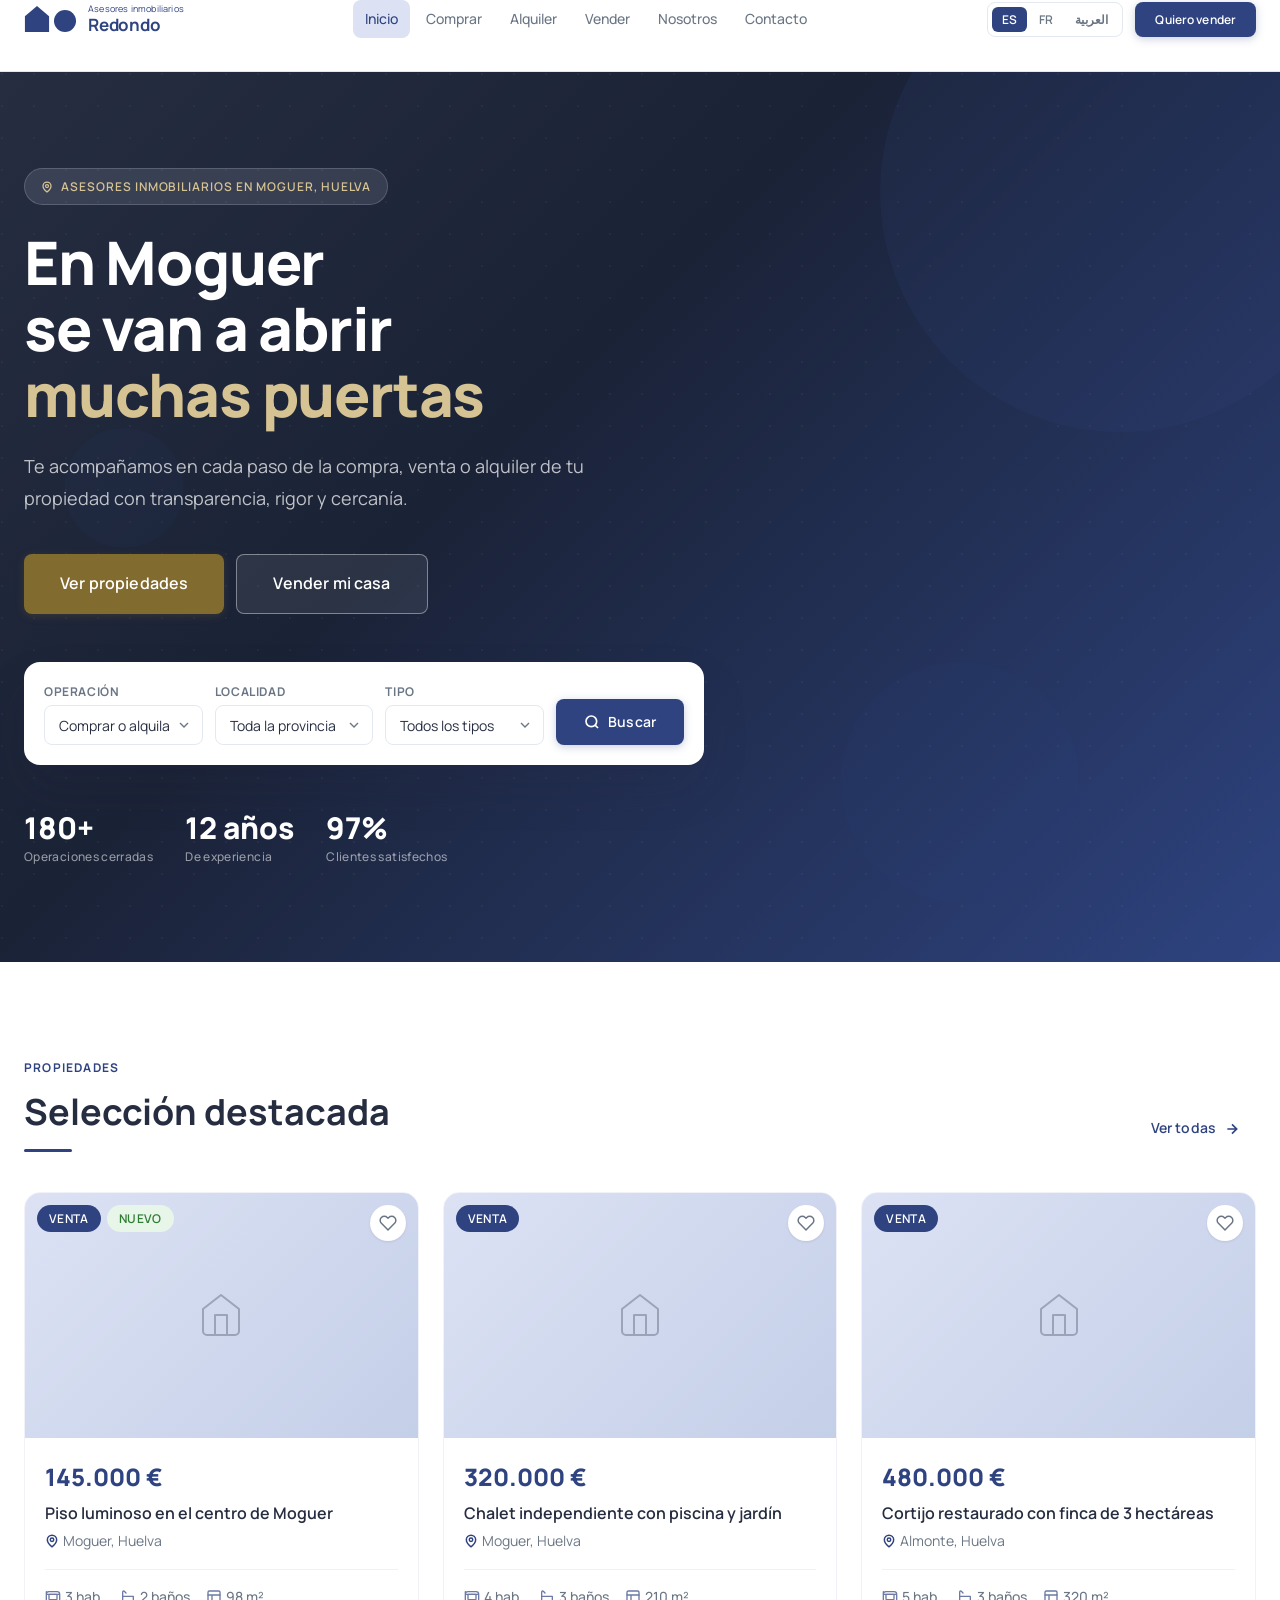
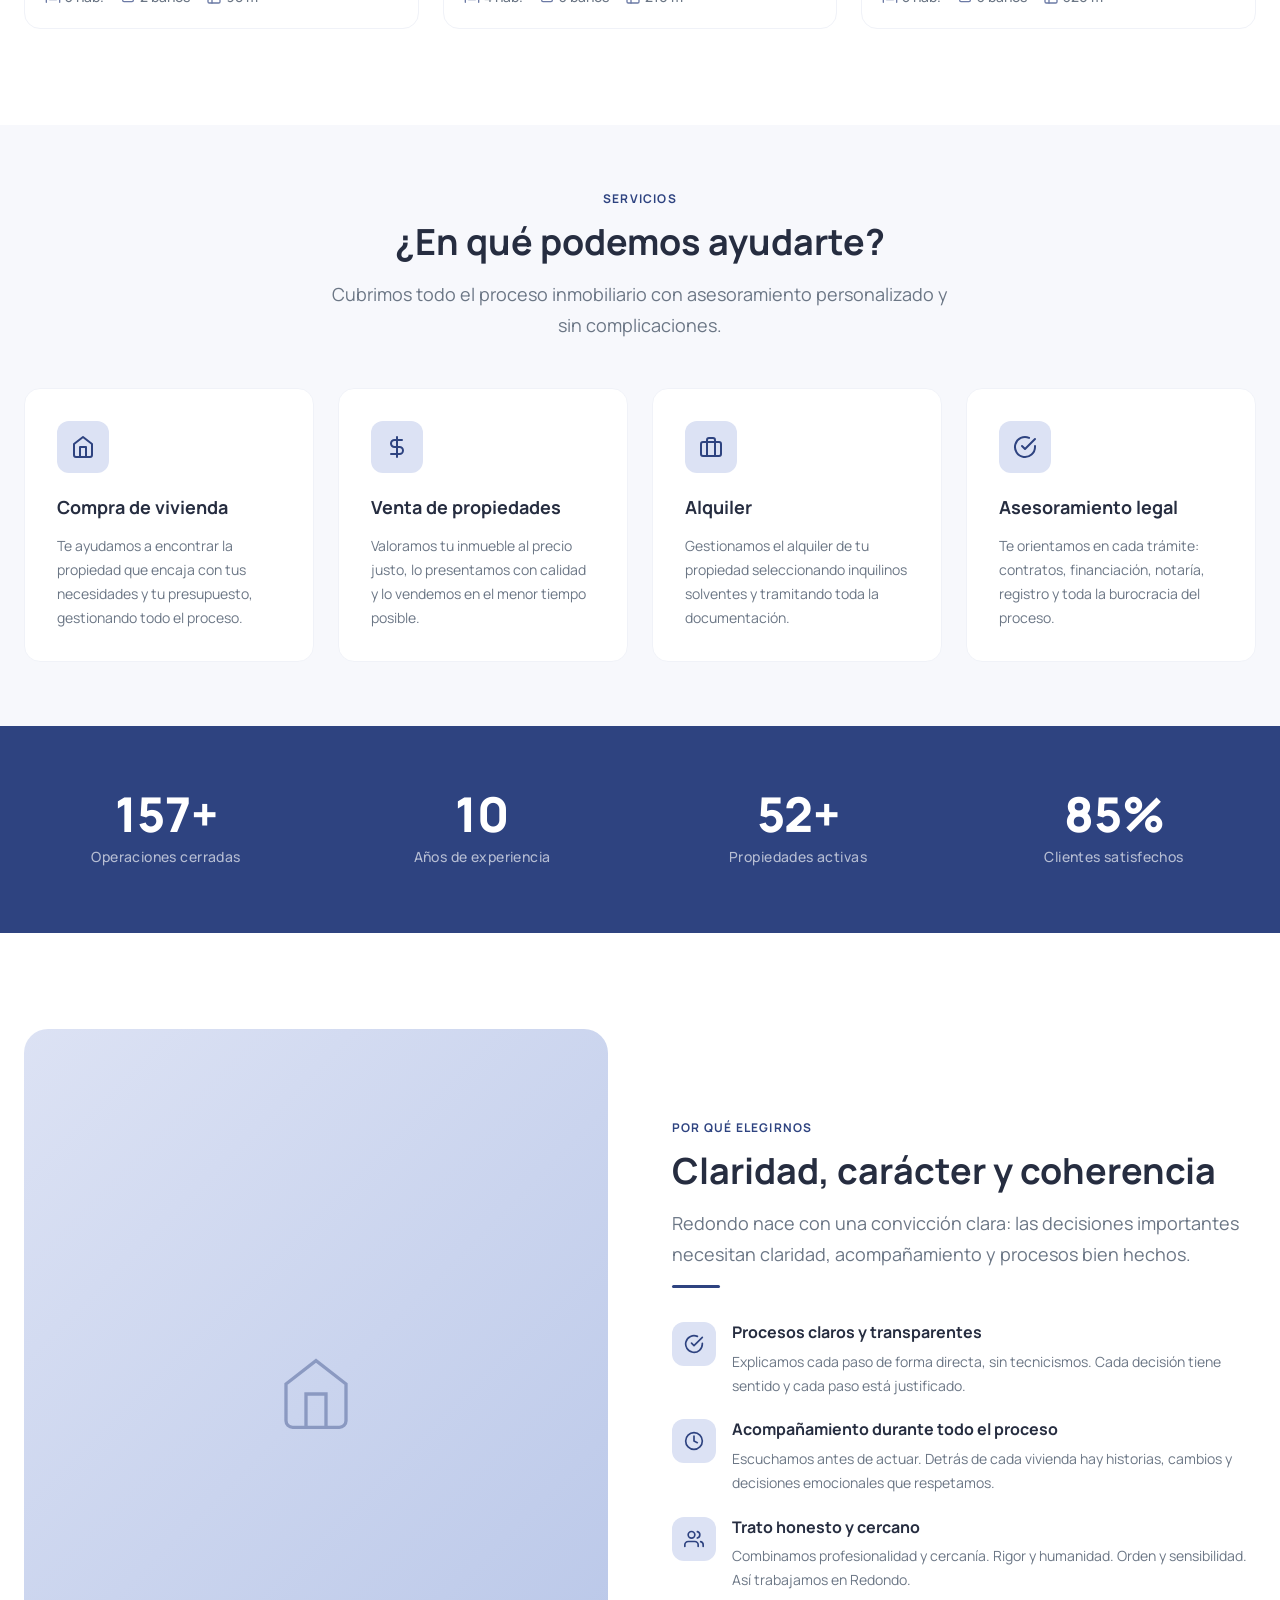
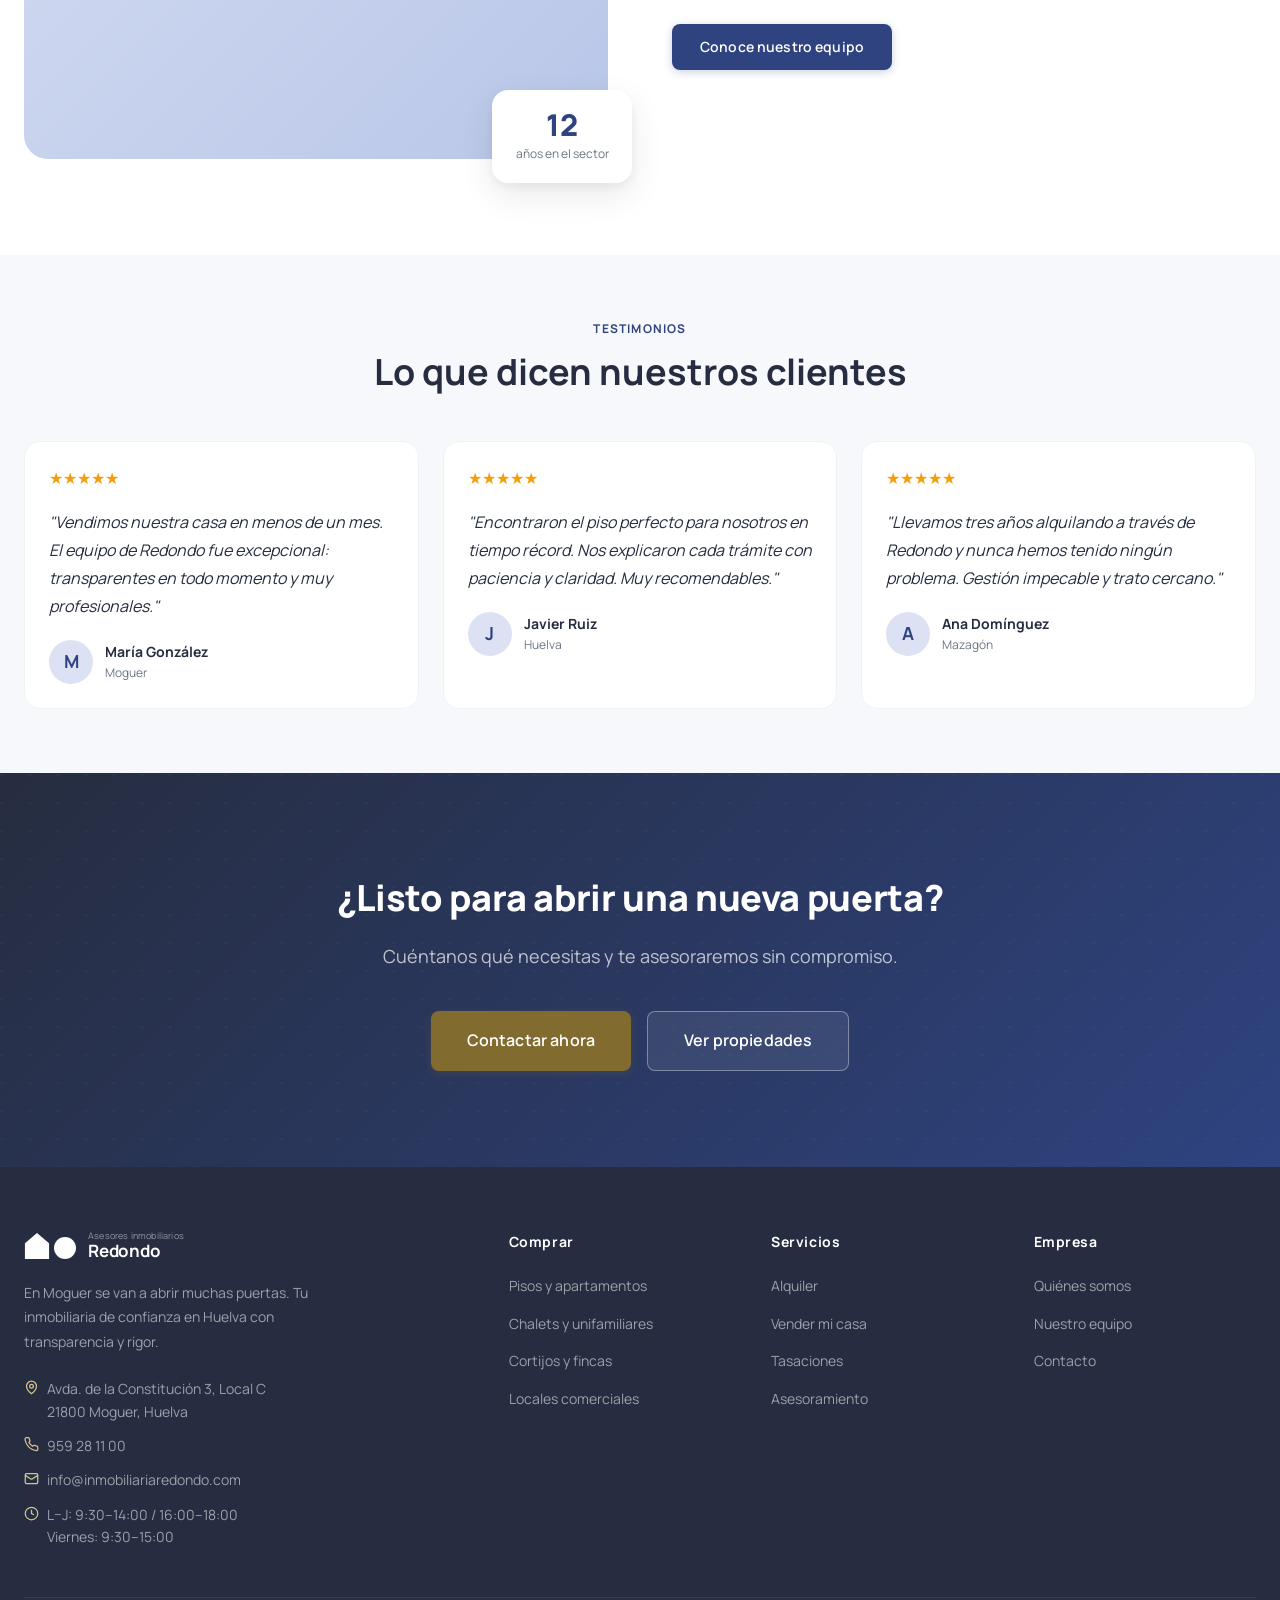
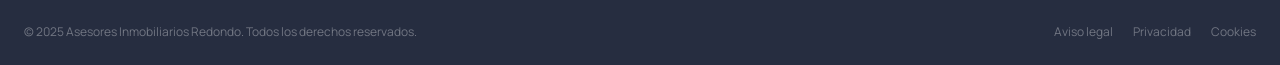
==== commit 2565ae6f: "Add files via upload" ====
--- a/inmobiliaria-redondo/index.html
+++ b/inmobiliaria-redondo/index.html
@@ -39,7 +39,7 @@
         <nav class="nav" aria-label="Navegación principal">
           <a href="./index.html"    class="nav-link">Inicio</a>
           <a href="./comprar.html"  class="nav-link">Comprar</a>
-          <a href="./alquiler.html" class="nav-link">Alquilar</a>
+          <a href="./alquiler.html" class="nav-link">Alquiler</a>
           <a href="./vender.html"   class="nav-link">Vender</a>
           <a href="./nosotros.html" class="nav-link">Nosotros</a>
           <a href="./contacto.html" class="nav-link">Contacto</a>
@@ -49,9 +49,9 @@
           <div class="lang-selector" role="group" aria-label="Idioma">
             <button class="lang-btn active" data-lang="es" aria-label="Español">ES</button>
             <button class="lang-btn" data-lang="fr" aria-label="Français">FR</button>
-            <button class="lang-btn" data-lang="ar" aria-label="العربية">AR</button>
-          </div>
-          <a href="./contacto.html" class="btn btn-primary btn-sm">Contactar</a>
+            <button class="lang-btn" data-lang="ar" aria-label="العربية">العربية</button>
+          </div>
+          <a href="./vender.html" class="btn btn-primary btn-sm">Quiero vender</a>
           <button class="nav-toggle" aria-expanded="false" aria-label="Abrir menú de navegación">
             <span></span><span></span><span></span>
           </button>
@@ -65,15 +65,16 @@
   <nav class="mobile-nav" aria-label="Menú móvil">
     <a href="./index.html"    class="nav-link">Inicio</a>
     <a href="./comprar.html"  class="nav-link">Comprar</a>
-    <a href="./alquiler.html" class="nav-link">Alquilar</a>
+    <a href="./alquiler.html" class="nav-link">Alquiler</a>
     <a href="./vender.html"   class="nav-link">Vender</a>
     <a href="./nosotros.html" class="nav-link">Nosotros</a>
     <a href="./contacto.html" class="nav-link">Contacto</a>
     <div class="mobile-lang">
       <button class="lang-btn active" data-lang="es">ES</button>
       <button class="lang-btn" data-lang="fr">FR</button>
-      <button class="lang-btn" data-lang="ar">AR</button>
+      <button class="lang-btn" data-lang="ar">العربية</button>
     </div>
+    <a href="./vender.html" class="btn btn-primary" style="margin-top:0.75rem;width:100%;justify-content:center">Quiero vender</a>
   </nav>
 
   <main>
@@ -398,16 +399,11 @@
     <div class="container">
       <div class="footer-grid">
 
-        <!-- Brand -->
         <div class="footer-brand">
           <a href="./index.html" class="logo" aria-label="Asesores Inmobiliarios Redondo">
             <div class="logo-mark">
-              <svg class="logo-house" width="28" height="30" viewBox="0 0 28 30" aria-hidden="true">
-                <polygon points="14,1 27,12 27,29 1,29 1,12"/>
-              </svg>
-              <svg class="logo-circle-svg" width="23" height="23" viewBox="0 0 23 23" aria-hidden="true">
-                <circle cx="11.5" cy="11.5" r="11.5"/>
-              </svg>
+              <svg class="logo-house" width="28" height="30" viewBox="0 0 28 30" aria-hidden="true"><polygon points="14,1 27,12 27,29 1,29 1,12"/></svg>
+              <svg class="logo-circle-svg" width="23" height="23" viewBox="0 0 23 23" aria-hidden="true"><circle cx="11.5" cy="11.5" r="11.5"/></svg>
             </div>
             <div class="logo-text">
               <span class="eyebrow">Asesores inmobiliarios</span>
@@ -415,46 +411,36 @@
             </div>
           </a>
           <p class="footer-desc">En Moguer se van a abrir muchas puertas. Tu inmobiliaria de confianza en Huelva con transparencia y rigor.</p>
-          <ul class="footer-contact-list" aria-label="Contacto">
+          <ul class="footer-contact-list" aria-label="Datos de contacto">
             <li class="footer-contact-item">
               <svg width="15" height="15" viewBox="0 0 24 24" fill="none" stroke="currentColor" stroke-width="2" aria-hidden="true"><path d="M20 10c0 6-8 12-8 12S4 16 4 10a8 8 0 0 1 16 0Z"/><circle cx="12" cy="10" r="3"/></svg>
               <span>Avda. de la Constitución 3, Local C<br>21800 Moguer, Huelva</span>
             </li>
             <li class="footer-contact-item">
               <svg width="15" height="15" viewBox="0 0 24 24" fill="none" stroke="currentColor" stroke-width="2" aria-hidden="true"><path d="M22 16.92v3a2 2 0 0 1-2.18 2 19.79 19.79 0 0 1-8.63-3.07A19.5 19.5 0 0 1 4.69 12 19.79 19.79 0 0 1 1.62 3.18C1.62 2.08 2.46 1.17 3.56 1h3a2 2 0 0 1 2 1.72 12.84 12.84 0 0 0 .7 2.81 2 2 0 0 1-.45 2.11L7.91 8.73a16 16 0 0 0 6 6l.91-.91a2 2 0 0 1 2.11-.45 12.84 12.84 0 0 0 2.81.7A2 2 0 0 1 21.72 16z"/></svg>
-              <span>+34 959 28 11 00</span>
+              <a href="tel:959281100" style="color:inherit">959 28 11 00</a>
             </li>
             <li class="footer-contact-item">
               <svg width="15" height="15" viewBox="0 0 24 24" fill="none" stroke="currentColor" stroke-width="2" aria-hidden="true"><rect x="2" y="4" width="20" height="16" rx="2"/><path d="m22 7-8.97 5.7a1.94 1.94 0 0 1-2.06 0L2 7"/></svg>
-              <span>info@inmobiliariaredondo.es</span>
+              <a href="mailto:info@inmobiliariaredondo.com" style="color:inherit">info@inmobiliariaredondo.com</a>
+            </li>
+            <li class="footer-contact-item">
+              <svg width="15" height="15" viewBox="0 0 24 24" fill="none" stroke="currentColor" stroke-width="2" aria-hidden="true"><circle cx="12" cy="12" r="10"/><path d="M12 6v6l4 2"/></svg>
+              <span>L–J: 9:30–14:00 / 16:00–18:00<br>Viernes: 9:30–15:00</span>
             </li>
           </ul>
-          <div class="footer-social" aria-label="Redes sociales">
-            <a href="#" class="social-btn" aria-label="Facebook">
-              <svg width="18" height="18" viewBox="0 0 24 24" fill="currentColor" aria-hidden="true"><path d="M18 2h-3a5 5 0 0 0-5 5v3H7v4h3v8h4v-8h3l1-4h-4V7a1 1 0 0 1 1-1h3z"/></svg>
-            </a>
-            <a href="#" class="social-btn" aria-label="LinkedIn">
-              <svg width="18" height="18" viewBox="0 0 24 24" fill="currentColor" aria-hidden="true"><path d="M16 8a6 6 0 0 1 6 6v7h-4v-7a2 2 0 0 0-2-2 2 2 0 0 0-2 2v7h-4v-7a6 6 0 0 1 6-6z"/><rect x="2" y="9" width="4" height="12"/><circle cx="4" cy="4" r="2"/></svg>
-            </a>
-            <a href="#" class="social-btn" aria-label="YouTube">
-              <svg width="18" height="18" viewBox="0 0 24 24" fill="currentColor" aria-hidden="true"><path d="M22.54 6.42a2.78 2.78 0 0 0-1.94-1.94C18.88 4 12 4 12 4s-6.88 0-8.6.48A2.78 2.78 0 0 0 1.46 6.42 29 29 0 0 0 1 12a29 29 0 0 0 .46 5.58 2.78 2.78 0 0 0 1.94 1.94C5.12 20 12 20 12 20s6.88 0 8.6-.48a2.78 2.78 0 0 0 1.94-1.94A29 29 0 0 0 23 12a29 29 0 0 0-.46-5.58z"/><polygon points="9.75 15.02 15.5 12 9.75 8.98 9.75 15.02" fill="var(--c-dark)"/></svg>
-            </a>
-          </div>
-        </div>
-
-        <!-- Comprar -->
+        </div>
+
         <div>
           <h3 class="footer-col-title">Comprar</h3>
           <ul class="footer-links">
             <li><a href="./comprar.html" class="footer-link">Pisos y apartamentos</a></li>
             <li><a href="./comprar.html" class="footer-link">Chalets y unifamiliares</a></li>
             <li><a href="./comprar.html" class="footer-link">Cortijos y fincas</a></li>
-            <li><a href="./comprar.html" class="footer-link">Obra nueva</a></li>
             <li><a href="./comprar.html" class="footer-link">Locales comerciales</a></li>
           </ul>
         </div>
 
-        <!-- Servicios -->
         <div>
           <h3 class="footer-col-title">Servicios</h3>
           <ul class="footer-links">
@@ -465,7 +451,6 @@
           </ul>
         </div>
 
-        <!-- Empresa -->
         <div>
           <h3 class="footer-col-title">Empresa</h3>
           <ul class="footer-links">
--- a/inmobiliaria-redondo/assets/css/styles.css
+++ b/inmobiliaria-redondo/assets/css/styles.css
@@ -251,11 +251,12 @@
   height: var(--header-h);
   background: var(--c-white);
   border-bottom: 1px solid var(--c-border);
-  transition: box-shadow var(--transition-slow), background var(--transition-slow);
+  transition: height var(--transition-slow), box-shadow var(--transition-slow), background var(--transition-slow);
 }
 
 .header.scrolled {
   box-shadow: var(--shadow-md);
+  height: 60px;
 }
 
 .header-inner {
@@ -1625,12 +1626,25 @@
 .delay-3 { animation-delay: 0.3s; }
 .delay-4 { animation-delay: 0.4s; }
 
+/* .reveal — clase para animaciones de aparición con transición */
+.reveal {
+  opacity: 0;
+  transform: translateY(18px);
+  transition: opacity 0.55s ease, transform 0.55s ease;
+}
+
+.reveal.is-visible {
+  opacity: 1;
+  transform: translateY(0);
+}
+
 @media (prefers-reduced-motion: reduce) {
   *, *::before, *::after {
     animation-duration: 0.01ms !important;
     animation-iteration-count: 1 !important;
     transition-duration: 0.01ms !important;
   }
+  .reveal { opacity: 1; transform: none; transition: none; }
 }
 
 /* ============================================================
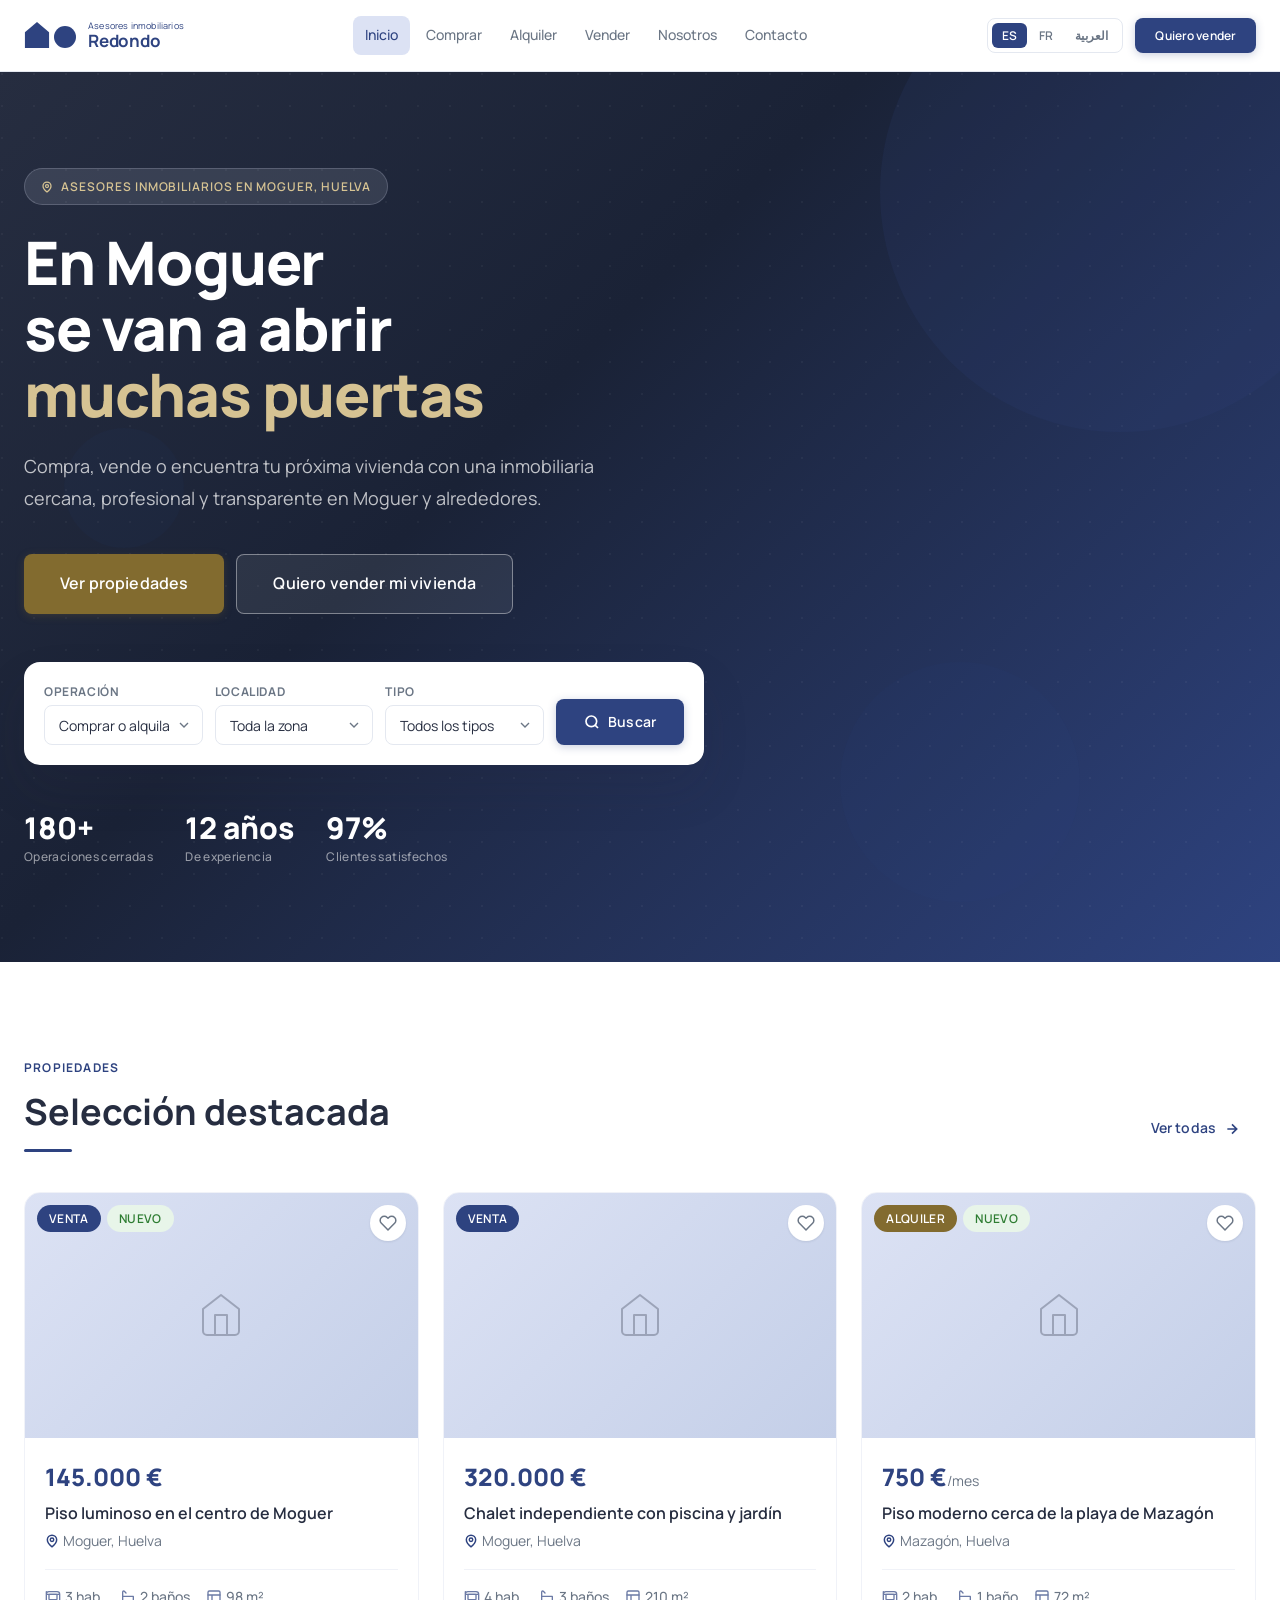
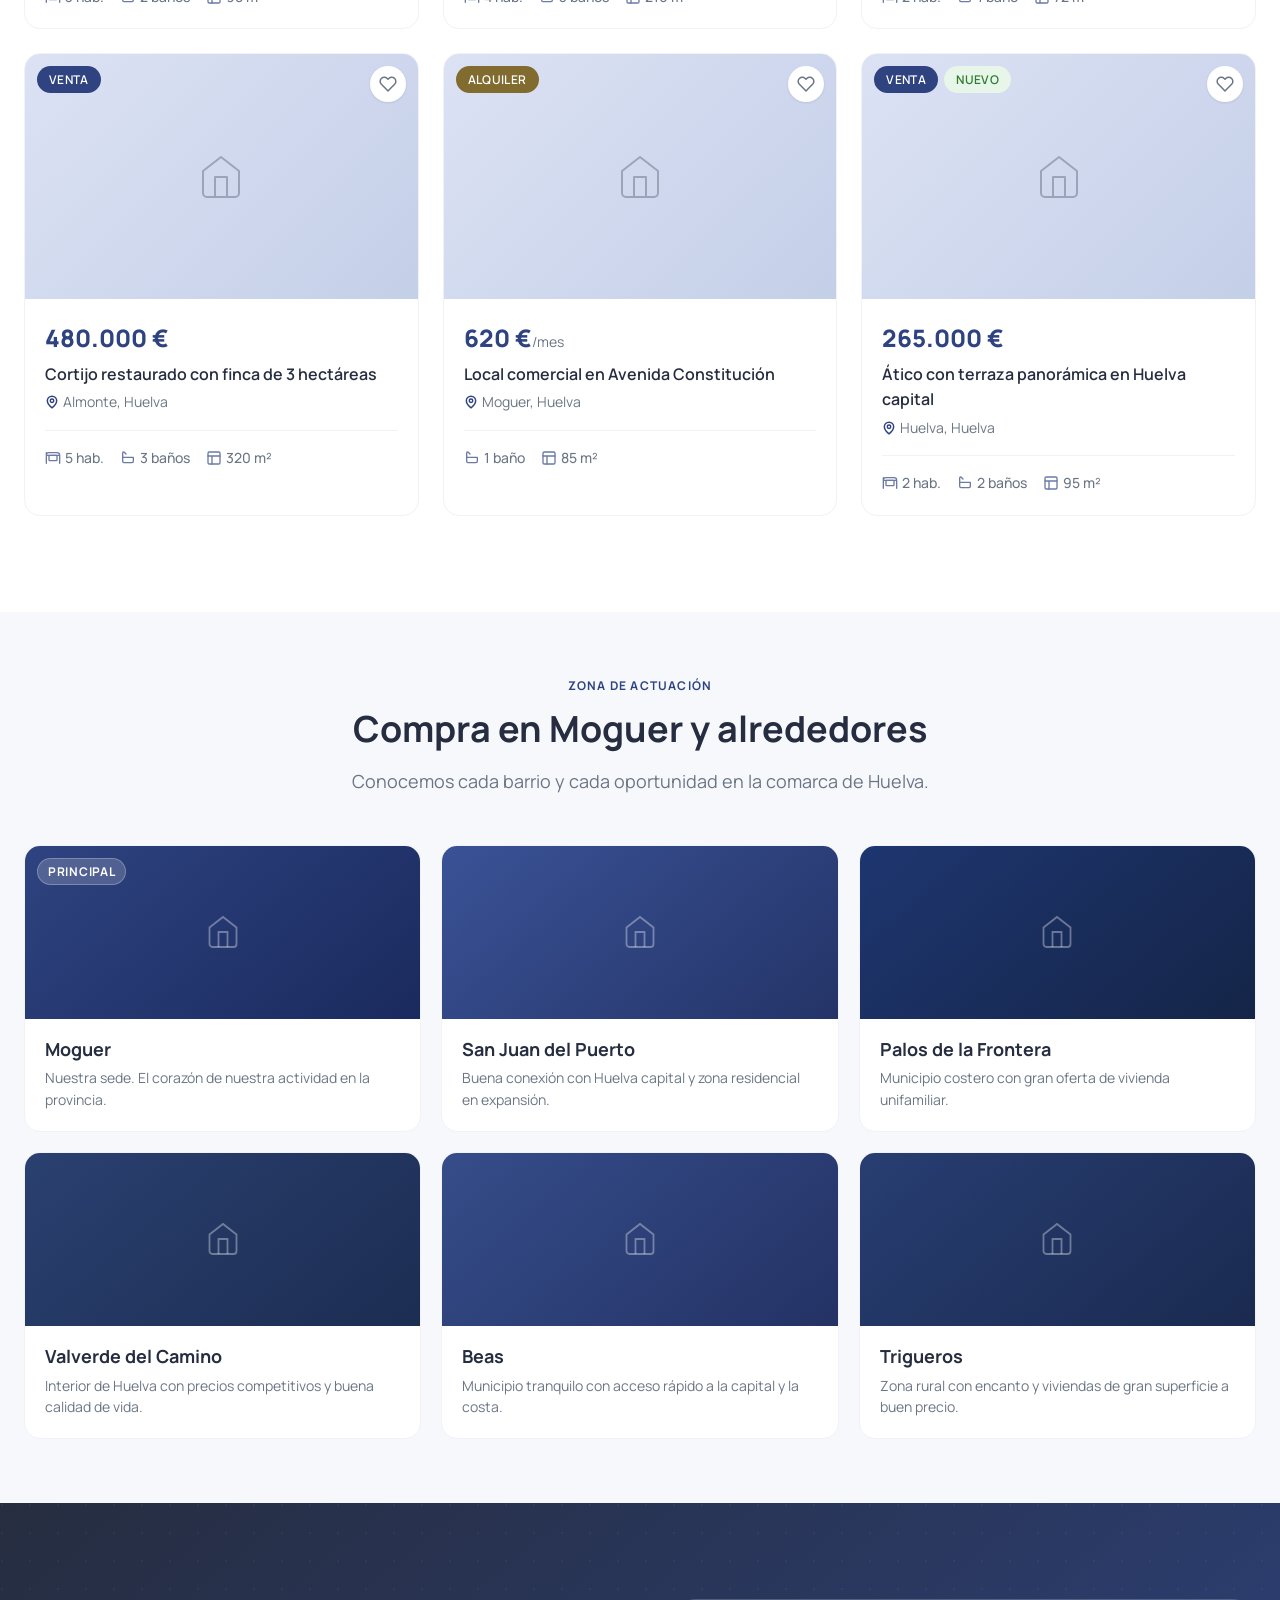
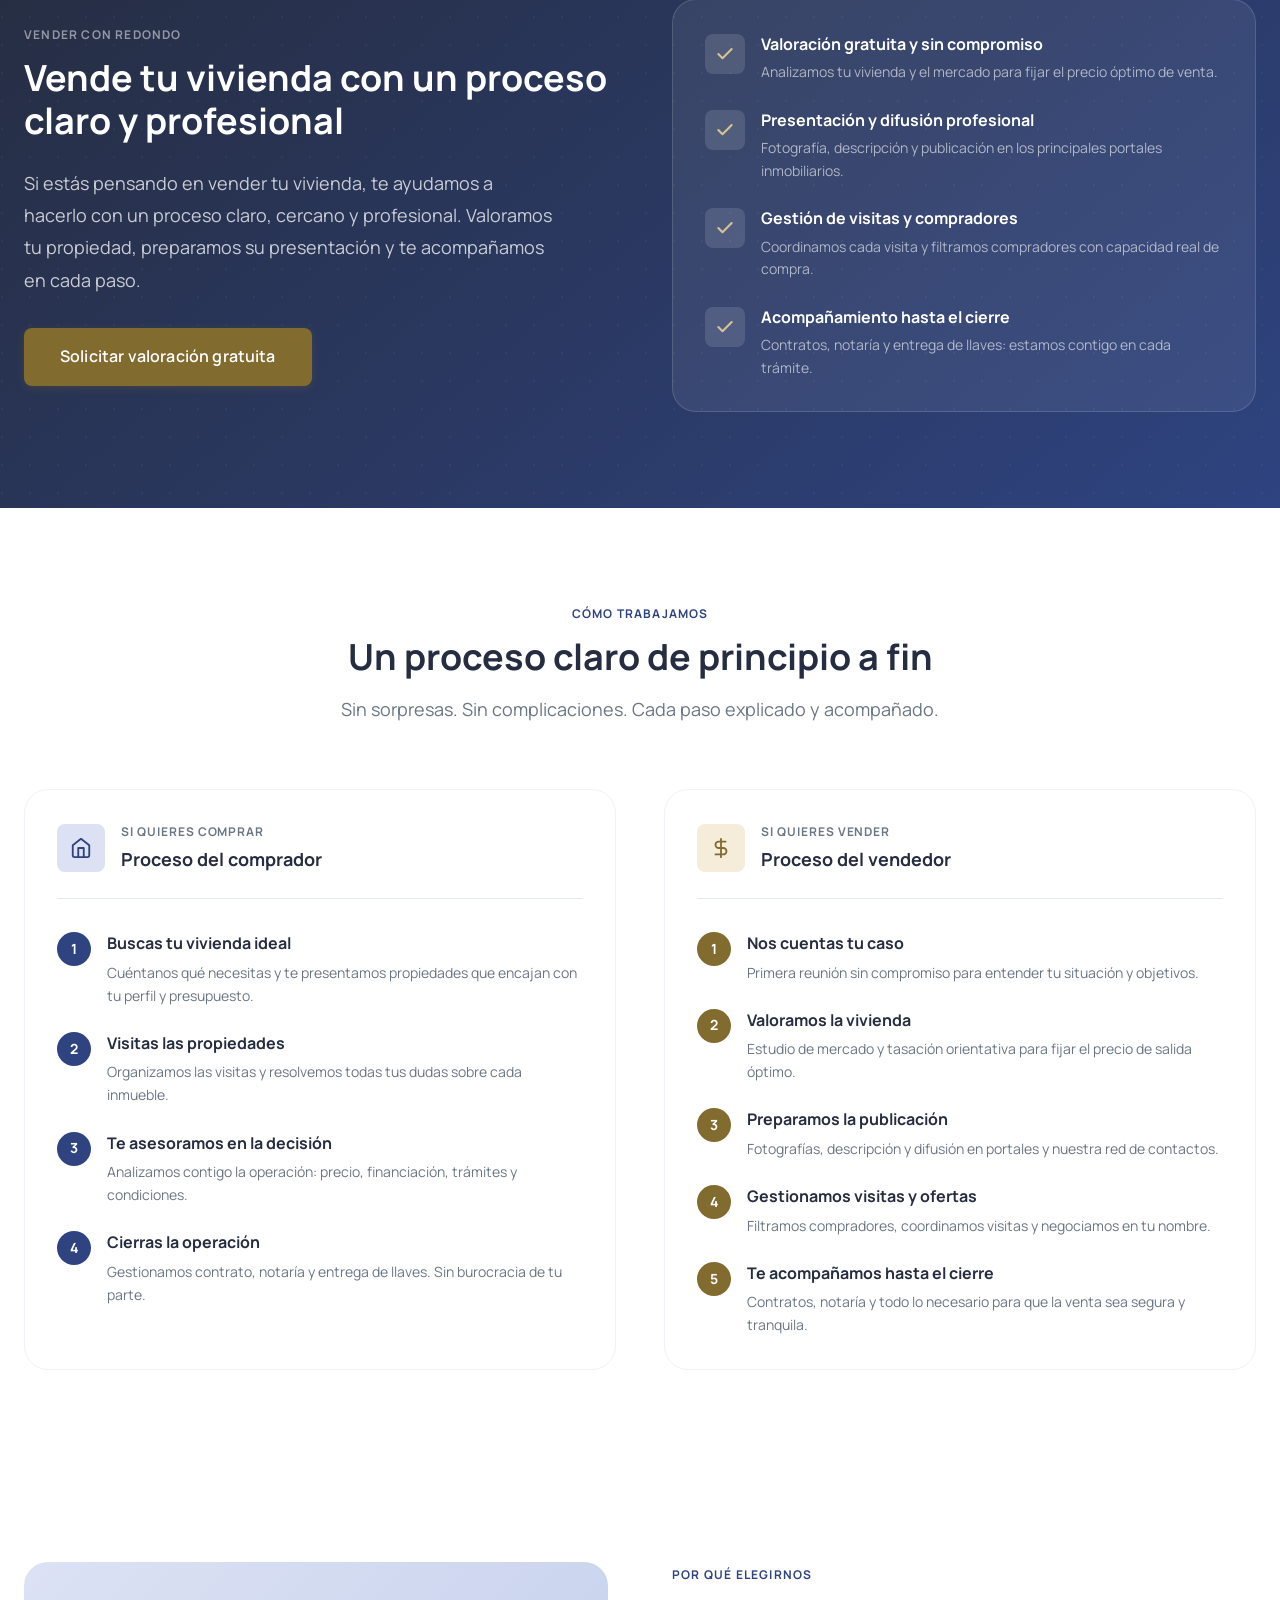
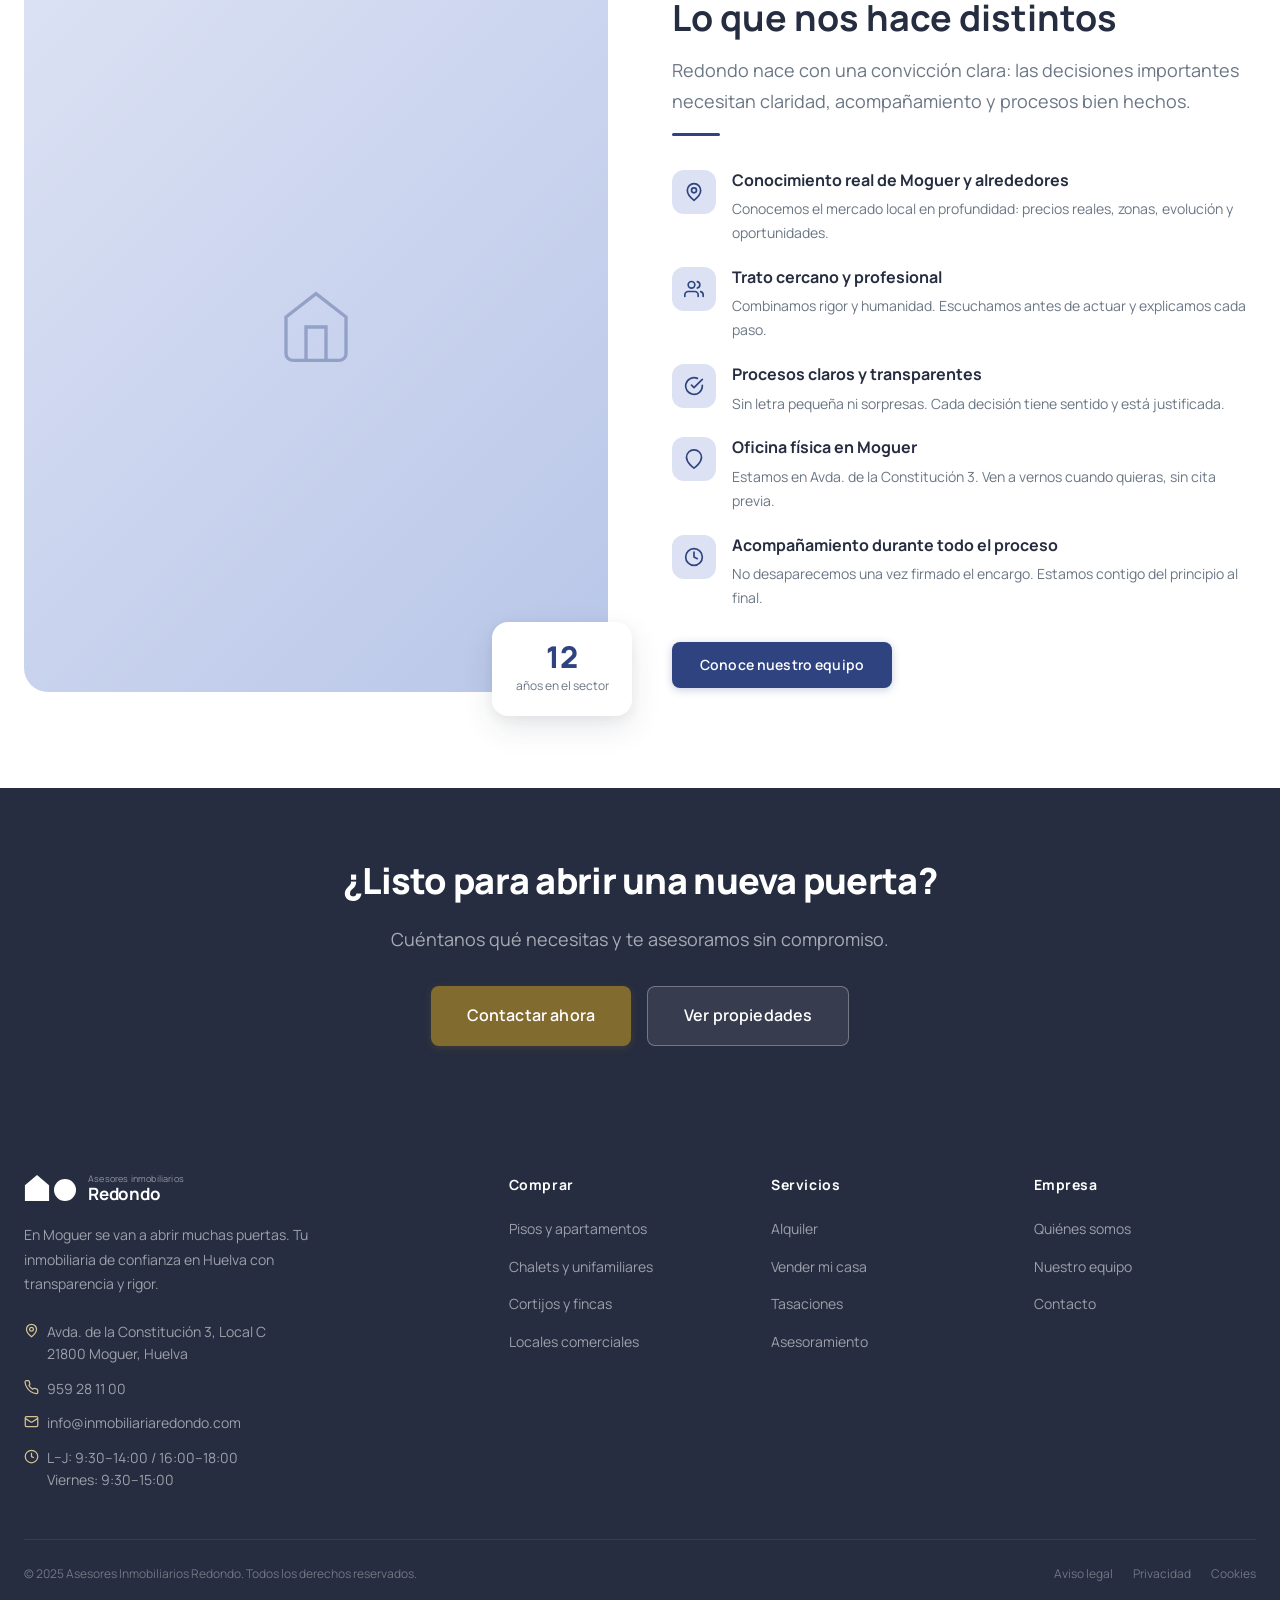
==== commit 961fbae1: "Add files via upload" ====
--- a/inmobiliaria-redondo/index.html
+++ b/inmobiliaria-redondo/index.html
@@ -4,7 +4,7 @@
   <meta charset="UTF-8">
   <meta name="viewport" content="width=device-width, initial-scale=1.0">
   <title>Asesores Inmobiliarios Redondo — Moguer, Huelva</title>
-  <meta name="description" content="Asesores Inmobiliarios Redondo en Moguer. Compra, venta y alquiler de propiedades en Huelva con profesionalidad, transparencia y cercanía.">
+  <meta name="description" content="Compra, vende o alquila tu próxima vivienda en Moguer y alrededores. Asesores Inmobiliarios Redondo: profesionalidad, transparencia y cercanía en Huelva.">
   <meta property="og:title" content="Asesores Inmobiliarios Redondo">
   <meta property="og:description" content="En Moguer se van a abrir muchas puertas. Tu inmobiliaria de confianza en Huelva.">
   <meta property="og:type" content="website">
@@ -20,22 +20,16 @@
   <header class="header" role="banner">
     <div class="container">
       <div class="header-inner">
-
         <a href="./index.html" class="logo" aria-label="Asesores Inmobiliarios Redondo — Inicio">
           <div class="logo-mark">
-            <svg class="logo-house" width="28" height="30" viewBox="0 0 28 30" aria-hidden="true">
-              <polygon points="14,1 27,12 27,29 1,29 1,12"/>
-            </svg>
-            <svg class="logo-circle-svg" width="23" height="23" viewBox="0 0 23 23" aria-hidden="true">
-              <circle cx="11.5" cy="11.5" r="11.5"/>
-            </svg>
+            <svg class="logo-house" width="28" height="30" viewBox="0 0 28 30" aria-hidden="true"><polygon points="14,1 27,12 27,29 1,29 1,12"/></svg>
+            <svg class="logo-circle-svg" width="23" height="23" viewBox="0 0 23 23" aria-hidden="true"><circle cx="11.5" cy="11.5" r="11.5"/></svg>
           </div>
           <div class="logo-text">
             <span class="eyebrow">Asesores inmobiliarios</span>
             <span class="brand">Redondo</span>
           </div>
         </a>
-
         <nav class="nav" aria-label="Navegación principal">
           <a href="./index.html"    class="nav-link">Inicio</a>
           <a href="./comprar.html"  class="nav-link">Comprar</a>
@@ -44,7 +38,6 @@
           <a href="./nosotros.html" class="nav-link">Nosotros</a>
           <a href="./contacto.html" class="nav-link">Contacto</a>
         </nav>
-
         <div class="header-actions">
           <div class="lang-selector" role="group" aria-label="Idioma">
             <button class="lang-btn active" data-lang="es" aria-label="Español">ES</button>
@@ -56,7 +49,6 @@
             <span></span><span></span><span></span>
           </button>
         </div>
-
       </div>
     </div>
   </header>
@@ -79,7 +71,7 @@
 
   <main>
 
-    <!-- ══ HERO ═════════════════════════════════════════════ -->
+    <!-- ══ 1. HERO ════════════════════════════════════════════ -->
     <section class="hero" aria-label="Presentación">
       <div class="hero-bg"></div>
       <div class="hero-pattern" aria-hidden="true"></div>
@@ -103,15 +95,15 @@
           </h1>
 
           <p class="hero-subtitle">
-            Te acompañamos en cada paso de la compra, venta o alquiler de tu propiedad con transparencia, rigor y cercanía.
+            Compra, vende o encuentra tu próxima vivienda con una inmobiliaria cercana, profesional y transparente en Moguer y alrededores.
           </p>
 
           <div class="hero-actions">
             <a href="./comprar.html" class="btn btn-gold btn-lg">Ver propiedades</a>
-            <a href="./vender.html"  class="btn btn-secondary btn-lg" style="border-color:rgba(255,255,255,.4);color:#fff;background:rgba(255,255,255,.08)">Vender mi casa</a>
-          </div>
-
-          <!-- Search bar -->
+            <a href="./vender.html"  class="btn btn-secondary btn-lg" style="border-color:rgba(255,255,255,.4);color:#fff;background:rgba(255,255,255,.08)">Quiero vender mi vivienda</a>
+          </div>
+
+          <!-- Buscador rápido -->
           <div class="hero-search" role="search" aria-label="Buscar propiedades">
             <div class="hero-search-field">
               <label for="s-operacion">Operación</label>
@@ -124,12 +116,13 @@
             <div class="hero-search-field">
               <label for="s-localidad">Localidad</label>
               <select id="s-localidad">
-                <option value="">Toda la provincia</option>
+                <option value="">Toda la zona</option>
                 <option value="moguer">Moguer</option>
+                <option value="san-juan">San Juan del Puerto</option>
+                <option value="palos">Palos de la Frontera</option>
+                <option value="valverde">Valverde del Camino</option>
                 <option value="huelva">Huelva capital</option>
                 <option value="mazagon">Mazagón</option>
-                <option value="almonte">Almonte</option>
-                <option value="punta-umbria">Punta Umbría</option>
               </select>
             </div>
             <div class="hero-search-field">
@@ -138,8 +131,8 @@
                 <option value="">Todos los tipos</option>
                 <option value="piso">Piso / Apartamento</option>
                 <option value="chalet">Chalet / Unifamiliar</option>
+                <option value="cortijo">Cortijo / Finca</option>
                 <option value="local">Local comercial</option>
-                <option value="cortijo">Cortijo / Finca</option>
               </select>
             </div>
             <a href="./comprar.html" class="btn btn-primary" style="align-self:flex-end;white-space:nowrap">
@@ -149,7 +142,7 @@
           </div>
 
           <!-- Stats -->
-          <div class="hero-stats" aria-label="Cifras de la empresa">
+          <div class="hero-stats" aria-label="Cifras clave">
             <div>
               <p class="hero-stat-value" data-counter="180" data-suffix="+">0</p>
               <p class="hero-stat-label">Operaciones cerradas</p>
@@ -163,15 +156,14 @@
               <p class="hero-stat-label">Clientes satisfechos</p>
             </div>
           </div>
-
         </div>
       </div>
     </section>
 
-    <!-- ══ PROPIEDADES DESTACADAS ════════════════════════════ -->
+    <!-- ══ 2. PROPIEDADES DESTACADAS ═════════════════════════ -->
     <section class="section" aria-labelledby="featured-title">
       <div class="container">
-        <div style="display:flex;align-items:flex-end;justify-content:space-between;flex-wrap:wrap;gap:1rem;margin-bottom:2.5rem">
+        <div class="section-header-row reveal">
           <div>
             <span class="section-label">Propiedades</span>
             <h2 class="section-title" id="featured-title">Selección destacada</h2>
@@ -182,91 +174,259 @@
             <svg width="16" height="16" viewBox="0 0 24 24" fill="none" stroke="currentColor" stroke-width="2.5" aria-hidden="true"><path d="M5 12h14M12 5l7 7-7 7"/></svg>
           </a>
         </div>
-
-        <div class="property-grid" id="featured-grid" aria-label="Propiedades destacadas">
-          <!-- Renderizado por JS -->
-        </div>
+        <div class="property-grid" id="featured-grid" aria-label="Propiedades destacadas"></div>
       </div>
     </section>
 
-    <!-- ══ SERVICIOS ═════════════════════════════════════════ -->
-    <section class="section section-sm" style="background:var(--c-bg)" aria-labelledby="services-title">
+    <!-- ══ 3. ZONAS ══════════════════════════════════════════ -->
+    <section class="section section-sm" style="background:var(--c-bg)" aria-labelledby="zones-title">
       <div class="container">
-        <div class="text-center" style="margin-bottom:var(--space-12)">
-          <span class="section-label">Servicios</span>
-          <h2 class="section-title" id="services-title">¿En qué podemos ayudarte?</h2>
-          <p class="section-subtitle" style="margin-inline:auto">Cubrimos todo el proceso inmobiliario con asesoramiento personalizado y sin complicaciones.</p>
-        </div>
-
-        <div class="services-grid">
-          <div class="service-card" data-animate>
-            <div class="service-icon" aria-hidden="true">
-              <svg width="24" height="24" viewBox="0 0 24 24" fill="none" stroke="currentColor" stroke-width="2" stroke-linecap="round" stroke-linejoin="round"><path d="M3 9l9-7 9 7v11a2 2 0 0 1-2 2H5a2 2 0 0 1-2-2z"/><polyline points="9 22 9 12 15 12 15 22"/></svg>
-            </div>
-            <h3 class="service-title">Compra de vivienda</h3>
-            <p class="service-desc">Te ayudamos a encontrar la propiedad que encaja con tus necesidades y tu presupuesto, gestionando todo el proceso.</p>
-          </div>
-
-          <div class="service-card" data-animate>
-            <div class="service-icon" aria-hidden="true">
-              <svg width="24" height="24" viewBox="0 0 24 24" fill="none" stroke="currentColor" stroke-width="2" stroke-linecap="round" stroke-linejoin="round"><path d="M12 2v20M17 5H9.5a3.5 3.5 0 0 0 0 7h5a3.5 3.5 0 0 1 0 7H6"/></svg>
-            </div>
-            <h3 class="service-title">Venta de propiedades</h3>
-            <p class="service-desc">Valoramos tu inmueble al precio justo, lo presentamos con calidad y lo vendemos en el menor tiempo posible.</p>
-          </div>
-
-          <div class="service-card" data-animate>
-            <div class="service-icon" aria-hidden="true">
-              <svg width="24" height="24" viewBox="0 0 24 24" fill="none" stroke="currentColor" stroke-width="2" stroke-linecap="round" stroke-linejoin="round"><rect x="2" y="7" width="20" height="14" rx="2"/><path d="M16 21V5a2 2 0 0 0-2-2h-4a2 2 0 0 0-2 2v16"/></svg>
-            </div>
-            <h3 class="service-title">Alquiler</h3>
-            <p class="service-desc">Gestionamos el alquiler de tu propiedad seleccionando inquilinos solventes y tramitando toda la documentación.</p>
-          </div>
-
-          <div class="service-card" data-animate>
-            <div class="service-icon" aria-hidden="true">
-              <svg width="24" height="24" viewBox="0 0 24 24" fill="none" stroke="currentColor" stroke-width="2" stroke-linecap="round" stroke-linejoin="round"><path d="M22 11.08V12a10 10 0 1 1-5.93-9.14"/><polyline points="22 4 12 14.01 9 11.01"/></svg>
-            </div>
-            <h3 class="service-title">Asesoramiento legal</h3>
-            <p class="service-desc">Te orientamos en cada trámite: contratos, financiación, notaría, registro y toda la burocracia del proceso.</p>
-          </div>
+        <div class="text-center reveal" style="margin-bottom:var(--space-12)">
+          <span class="section-label">Zona de actuación</span>
+          <h2 class="section-title" id="zones-title">Compra en Moguer y alrededores</h2>
+          <p class="section-subtitle" style="margin-inline:auto">Conocemos cada barrio y cada oportunidad en la comarca de Huelva.</p>
+        </div>
+        <div class="zones-grid">
+
+          <a href="./comprar.html" class="zone-card reveal" aria-label="Ver propiedades en Moguer">
+            <div class="zone-card-img" style="background:linear-gradient(140deg,#2e4380 0%,#1a2a5e 100%)">
+              <svg width="36" height="36" viewBox="0 0 24 24" fill="none" stroke="rgba(255,255,255,.35)" stroke-width="1.2" aria-hidden="true"><path d="M3 9l9-7 9 7v11a2 2 0 0 1-2 2H5a2 2 0 0 1-2-2z"/><polyline points="9 22 9 12 15 12 15 22"/></svg>
+              <span class="zone-card-tag">Principal</span>
+            </div>
+            <div class="zone-card-body">
+              <h3 class="zone-card-name">Moguer</h3>
+              <p class="zone-card-desc">Nuestra sede. El corazón de nuestra actividad en la provincia.</p>
+            </div>
+          </a>
+
+          <a href="./comprar.html" class="zone-card reveal" aria-label="Ver propiedades en San Juan del Puerto">
+            <div class="zone-card-img" style="background:linear-gradient(140deg,#3a5296 0%,#243468 100%)">
+              <svg width="36" height="36" viewBox="0 0 24 24" fill="none" stroke="rgba(255,255,255,.35)" stroke-width="1.2" aria-hidden="true"><path d="M3 9l9-7 9 7v11a2 2 0 0 1-2 2H5a2 2 0 0 1-2-2z"/><polyline points="9 22 9 12 15 12 15 22"/></svg>
+            </div>
+            <div class="zone-card-body">
+              <h3 class="zone-card-name">San Juan del Puerto</h3>
+              <p class="zone-card-desc">Buena conexión con Huelva capital y zona residencial en expansión.</p>
+            </div>
+          </a>
+
+          <a href="./comprar.html" class="zone-card reveal" aria-label="Ver propiedades en Palos de la Frontera">
+            <div class="zone-card-img" style="background:linear-gradient(140deg,#1e3670 0%,#152548 100%)">
+              <svg width="36" height="36" viewBox="0 0 24 24" fill="none" stroke="rgba(255,255,255,.35)" stroke-width="1.2" aria-hidden="true"><path d="M3 9l9-7 9 7v11a2 2 0 0 1-2 2H5a2 2 0 0 1-2-2z"/><polyline points="9 22 9 12 15 12 15 22"/></svg>
+            </div>
+            <div class="zone-card-body">
+              <h3 class="zone-card-name">Palos de la Frontera</h3>
+              <p class="zone-card-desc">Municipio costero con gran oferta de vivienda unifamiliar.</p>
+            </div>
+          </a>
+
+          <a href="./comprar.html" class="zone-card reveal" aria-label="Ver propiedades en Valverde del Camino">
+            <div class="zone-card-img" style="background:linear-gradient(140deg,#2a4070 0%,#1c2d52 100%)">
+              <svg width="36" height="36" viewBox="0 0 24 24" fill="none" stroke="rgba(255,255,255,.35)" stroke-width="1.2" aria-hidden="true"><path d="M3 9l9-7 9 7v11a2 2 0 0 1-2 2H5a2 2 0 0 1-2-2z"/><polyline points="9 22 9 12 15 12 15 22"/></svg>
+            </div>
+            <div class="zone-card-body">
+              <h3 class="zone-card-name">Valverde del Camino</h3>
+              <p class="zone-card-desc">Interior de Huelva con precios competitivos y buena calidad de vida.</p>
+            </div>
+          </a>
+
+          <a href="./comprar.html" class="zone-card reveal" aria-label="Ver propiedades en Beas">
+            <div class="zone-card-img" style="background:linear-gradient(140deg,#354d8a 0%,#243265 100%)">
+              <svg width="36" height="36" viewBox="0 0 24 24" fill="none" stroke="rgba(255,255,255,.35)" stroke-width="1.2" aria-hidden="true"><path d="M3 9l9-7 9 7v11a2 2 0 0 1-2 2H5a2 2 0 0 1-2-2z"/><polyline points="9 22 9 12 15 12 15 22"/></svg>
+            </div>
+            <div class="zone-card-body">
+              <h3 class="zone-card-name">Beas</h3>
+              <p class="zone-card-desc">Municipio tranquilo con acceso rápido a la capital y la costa.</p>
+            </div>
+          </a>
+
+          <a href="./comprar.html" class="zone-card reveal" aria-label="Ver propiedades en Trigueros">
+            <div class="zone-card-img" style="background:linear-gradient(140deg,#283e72 0%,#1a2a50 100%)">
+              <svg width="36" height="36" viewBox="0 0 24 24" fill="none" stroke="rgba(255,255,255,.35)" stroke-width="1.2" aria-hidden="true"><path d="M3 9l9-7 9 7v11a2 2 0 0 1-2 2H5a2 2 0 0 1-2-2z"/><polyline points="9 22 9 12 15 12 15 22"/></svg>
+            </div>
+            <div class="zone-card-body">
+              <h3 class="zone-card-name">Trigueros</h3>
+              <p class="zone-card-desc">Zona rural con encanto y viviendas de gran superficie a buen precio.</p>
+            </div>
+          </a>
+
         </div>
       </div>
     </section>
 
-    <!-- ══ STATS BAND ════════════════════════════════════════ -->
-    <section class="stats-band" aria-label="Cifras de la empresa">
+    <!-- ══ 4. VENDE TU VIVIENDA ══════════════════════════════ -->
+    <section class="sell-section" aria-labelledby="sell-title">
+      <div class="sell-bg-pattern" aria-hidden="true"></div>
       <div class="container">
-        <div class="stats-grid">
-          <div>
-            <p class="stat-value" data-counter="180" data-suffix="+">180+</p>
-            <p class="stat-label">Operaciones cerradas</p>
-          </div>
-          <div>
-            <p class="stat-value" data-counter="12">12</p>
-            <p class="stat-label">Años de experiencia</p>
-          </div>
-          <div>
-            <p class="stat-value" data-counter="60" data-suffix="+">60+</p>
-            <p class="stat-label">Propiedades activas</p>
-          </div>
-          <div>
-            <p class="stat-value" data-counter="97" data-suffix="%">97%</p>
-            <p class="stat-label">Clientes satisfechos</p>
-          </div>
+        <div class="sell-grid">
+
+          <div class="sell-text reveal">
+            <span class="section-label" style="color:rgba(255,255,255,.5)">Vender con Redondo</span>
+            <h2 class="section-title" id="sell-title" style="color:#fff">Vende tu vivienda con un proceso claro y profesional</h2>
+            <p class="sell-subtitle">
+              Si estás pensando en vender tu vivienda, te ayudamos a hacerlo con un proceso claro, cercano y profesional. Valoramos tu propiedad, preparamos su presentación y te acompañamos en cada paso.
+            </p>
+            <a href="./vender.html" class="btn btn-gold btn-lg">Solicitar valoración gratuita</a>
+          </div>
+
+          <div class="sell-visual reveal">
+            <div class="sell-check-item">
+              <div class="sell-check-icon" aria-hidden="true">
+                <svg width="20" height="20" viewBox="0 0 24 24" fill="none" stroke="currentColor" stroke-width="2.5" stroke-linecap="round" stroke-linejoin="round"><polyline points="20 6 9 17 4 12"/></svg>
+              </div>
+              <div>
+                <p class="sell-check-title">Valoración gratuita y sin compromiso</p>
+                <p class="sell-check-desc">Analizamos tu vivienda y el mercado para fijar el precio óptimo de venta.</p>
+              </div>
+            </div>
+            <div class="sell-check-item">
+              <div class="sell-check-icon" aria-hidden="true">
+                <svg width="20" height="20" viewBox="0 0 24 24" fill="none" stroke="currentColor" stroke-width="2.5" stroke-linecap="round" stroke-linejoin="round"><polyline points="20 6 9 17 4 12"/></svg>
+              </div>
+              <div>
+                <p class="sell-check-title">Presentación y difusión profesional</p>
+                <p class="sell-check-desc">Fotografía, descripción y publicación en los principales portales inmobiliarios.</p>
+              </div>
+            </div>
+            <div class="sell-check-item">
+              <div class="sell-check-icon" aria-hidden="true">
+                <svg width="20" height="20" viewBox="0 0 24 24" fill="none" stroke="currentColor" stroke-width="2.5" stroke-linecap="round" stroke-linejoin="round"><polyline points="20 6 9 17 4 12"/></svg>
+              </div>
+              <div>
+                <p class="sell-check-title">Gestión de visitas y compradores</p>
+                <p class="sell-check-desc">Coordinamos cada visita y filtramos compradores con capacidad real de compra.</p>
+              </div>
+            </div>
+            <div class="sell-check-item">
+              <div class="sell-check-icon" aria-hidden="true">
+                <svg width="20" height="20" viewBox="0 0 24 24" fill="none" stroke="currentColor" stroke-width="2.5" stroke-linecap="round" stroke-linejoin="round"><polyline points="20 6 9 17 4 12"/></svg>
+              </div>
+              <div>
+                <p class="sell-check-title">Acompañamiento hasta el cierre</p>
+                <p class="sell-check-desc">Contratos, notaría y entrega de llaves: estamos contigo en cada trámite.</p>
+              </div>
+            </div>
+          </div>
+
         </div>
       </div>
     </section>
 
-    <!-- ══ POR QUÉ REDONDO ════════════════════════════════════ -->
+    <!-- ══ 5. PROCESO CLARO ══════════════════════════════════ -->
+    <section class="section" aria-labelledby="proceso-title">
+      <div class="container">
+        <div class="text-center reveal" style="margin-bottom:var(--space-16)">
+          <span class="section-label">Cómo trabajamos</span>
+          <h2 class="section-title" id="proceso-title">Un proceso claro de principio a fin</h2>
+          <p class="section-subtitle" style="margin-inline:auto">Sin sorpresas. Sin complicaciones. Cada paso explicado y acompañado.</p>
+        </div>
+
+        <div class="proceso-grid">
+
+          <!-- Comprador -->
+          <div class="proceso-col reveal">
+            <div class="proceso-col-header">
+              <div class="proceso-col-icon" style="background:var(--c-primary-light);color:var(--c-primary)">
+                <svg width="22" height="22" viewBox="0 0 24 24" fill="none" stroke="currentColor" stroke-width="2" stroke-linecap="round" stroke-linejoin="round" aria-hidden="true"><path d="M3 9l9-7 9 7v11a2 2 0 0 1-2 2H5a2 2 0 0 1-2-2z"/><polyline points="9 22 9 12 15 12 15 22"/></svg>
+              </div>
+              <div>
+                <p class="proceso-col-eyebrow">Si quieres comprar</p>
+                <h3 class="proceso-col-title">Proceso del comprador</h3>
+              </div>
+            </div>
+            <div class="proceso-steps">
+              <div class="proceso-step">
+                <div class="proceso-step-num" aria-hidden="true">1</div>
+                <div class="proceso-step-text">
+                  <p class="proceso-step-title">Buscas tu vivienda ideal</p>
+                  <p class="proceso-step-desc">Cuéntanos qué necesitas y te presentamos propiedades que encajan con tu perfil y presupuesto.</p>
+                </div>
+              </div>
+              <div class="proceso-step">
+                <div class="proceso-step-num" aria-hidden="true">2</div>
+                <div class="proceso-step-text">
+                  <p class="proceso-step-title">Visitas las propiedades</p>
+                  <p class="proceso-step-desc">Organizamos las visitas y resolvemos todas tus dudas sobre cada inmueble.</p>
+                </div>
+              </div>
+              <div class="proceso-step">
+                <div class="proceso-step-num" aria-hidden="true">3</div>
+                <div class="proceso-step-text">
+                  <p class="proceso-step-title">Te asesoramos en la decisión</p>
+                  <p class="proceso-step-desc">Analizamos contigo la operación: precio, financiación, trámites y condiciones.</p>
+                </div>
+              </div>
+              <div class="proceso-step">
+                <div class="proceso-step-num" aria-hidden="true">4</div>
+                <div class="proceso-step-text">
+                  <p class="proceso-step-title">Cierras la operación</p>
+                  <p class="proceso-step-desc">Gestionamos contrato, notaría y entrega de llaves. Sin burocracia de tu parte.</p>
+                </div>
+              </div>
+            </div>
+          </div>
+
+          <!-- Vendedor -->
+          <div class="proceso-col reveal">
+            <div class="proceso-col-header">
+              <div class="proceso-col-icon" style="background:#f5edd9;color:var(--c-gold)">
+                <svg width="22" height="22" viewBox="0 0 24 24" fill="none" stroke="currentColor" stroke-width="2" stroke-linecap="round" stroke-linejoin="round" aria-hidden="true"><path d="M12 2v20M17 5H9.5a3.5 3.5 0 0 0 0 7h5a3.5 3.5 0 0 1 0 7H6"/></svg>
+              </div>
+              <div>
+                <p class="proceso-col-eyebrow">Si quieres vender</p>
+                <h3 class="proceso-col-title">Proceso del vendedor</h3>
+              </div>
+            </div>
+            <div class="proceso-steps">
+              <div class="proceso-step">
+                <div class="proceso-step-num proceso-step-num-gold" aria-hidden="true">1</div>
+                <div class="proceso-step-text">
+                  <p class="proceso-step-title">Nos cuentas tu caso</p>
+                  <p class="proceso-step-desc">Primera reunión sin compromiso para entender tu situación y objetivos.</p>
+                </div>
+              </div>
+              <div class="proceso-step">
+                <div class="proceso-step-num proceso-step-num-gold" aria-hidden="true">2</div>
+                <div class="proceso-step-text">
+                  <p class="proceso-step-title">Valoramos la vivienda</p>
+                  <p class="proceso-step-desc">Estudio de mercado y tasación orientativa para fijar el precio de salida óptimo.</p>
+                </div>
+              </div>
+              <div class="proceso-step">
+                <div class="proceso-step-num proceso-step-num-gold" aria-hidden="true">3</div>
+                <div class="proceso-step-text">
+                  <p class="proceso-step-title">Preparamos la publicación</p>
+                  <p class="proceso-step-desc">Fotografías, descripción y difusión en portales y nuestra red de contactos.</p>
+                </div>
+              </div>
+              <div class="proceso-step">
+                <div class="proceso-step-num proceso-step-num-gold" aria-hidden="true">4</div>
+                <div class="proceso-step-text">
+                  <p class="proceso-step-title">Gestionamos visitas y ofertas</p>
+                  <p class="proceso-step-desc">Filtramos compradores, coordinamos visitas y negociamos en tu nombre.</p>
+                </div>
+              </div>
+              <div class="proceso-step">
+                <div class="proceso-step-num proceso-step-num-gold" aria-hidden="true">5</div>
+                <div class="proceso-step-text">
+                  <p class="proceso-step-title">Te acompañamos hasta el cierre</p>
+                  <p class="proceso-step-desc">Contratos, notaría y todo lo necesario para que la venta sea segura y tranquila.</p>
+                </div>
+              </div>
+            </div>
+          </div>
+
+        </div>
+      </div>
+    </section>
+
+    <!-- ══ 6. POR QUÉ REDONDO ════════════════════════════════ -->
     <section class="section" aria-labelledby="why-title">
       <div class="container">
         <div class="why-grid">
-          <!-- Imagen decorativa -->
           <div class="why-img-wrap" aria-hidden="true">
             <div class="why-img-main">
               <div style="width:100%;height:100%;display:flex;align-items:center;justify-content:center;background:linear-gradient(135deg,var(--c-primary-light),#b8c6e8)">
-                <svg width="80" height="80" viewBox="0 0 24 24" fill="none" stroke="var(--c-primary)" stroke-width="1" opacity=".4" aria-hidden="true"><path d="M3 9l9-7 9 7v11a2 2 0 0 1-2 2H5a2 2 0 0 1-2-2z"/><polyline points="9 22 9 12 15 12 15 22"/></svg>
+                <svg width="80" height="80" viewBox="0 0 24 24" fill="none" stroke="var(--c-primary)" stroke-width="1" opacity=".35" aria-hidden="true"><path d="M3 9l9-7 9 7v11a2 2 0 0 1-2 2H5a2 2 0 0 1-2-2z"/><polyline points="9 22 9 12 15 12 15 22"/></svg>
               </div>
             </div>
             <div class="why-img-badge" style="bottom:-1.5rem;right:-1.5rem">
@@ -275,43 +435,62 @@
             </div>
           </div>
 
-          <!-- Texto -->
-          <div>
+          <div class="reveal">
             <span class="section-label">Por qué elegirnos</span>
-            <h2 class="section-title" id="why-title">Claridad, carácter y coherencia</h2>
+            <h2 class="section-title" id="why-title">Lo que nos hace distintos</h2>
             <p class="section-subtitle">
               Redondo nace con una convicción clara: las decisiones importantes necesitan claridad, acompañamiento y procesos bien hechos.
             </p>
             <div class="divider" style="margin-bottom:var(--space-8)"></div>
 
             <div class="why-points">
-              <div class="why-point" data-animate>
+              <div class="why-point">
+                <div class="why-point-icon" aria-hidden="true">
+                  <svg width="20" height="20" viewBox="0 0 24 24" fill="none" stroke="currentColor" stroke-width="2" stroke-linecap="round" stroke-linejoin="round"><path d="M20 10c0 6-8 12-8 12S4 16 4 10a8 8 0 0 1 16 0Z"/><circle cx="12" cy="10" r="3"/></svg>
+                </div>
+                <div>
+                  <h3 class="why-point-title">Conocimiento real de Moguer y alrededores</h3>
+                  <p class="why-point-desc">Conocemos el mercado local en profundidad: precios reales, zonas, evolución y oportunidades.</p>
+                </div>
+              </div>
+
+              <div class="why-point">
+                <div class="why-point-icon" aria-hidden="true">
+                  <svg width="20" height="20" viewBox="0 0 24 24" fill="none" stroke="currentColor" stroke-width="2" stroke-linecap="round" stroke-linejoin="round"><path d="M17 21v-2a4 4 0 0 0-4-4H5a4 4 0 0 0-4 4v2"/><circle cx="9" cy="7" r="4"/><path d="M23 21v-2a4 4 0 0 0-3-3.87M16 3.13a4 4 0 0 1 0 7.75"/></svg>
+                </div>
+                <div>
+                  <h3 class="why-point-title">Trato cercano y profesional</h3>
+                  <p class="why-point-desc">Combinamos rigor y humanidad. Escuchamos antes de actuar y explicamos cada paso.</p>
+                </div>
+              </div>
+
+              <div class="why-point">
                 <div class="why-point-icon" aria-hidden="true">
                   <svg width="20" height="20" viewBox="0 0 24 24" fill="none" stroke="currentColor" stroke-width="2" stroke-linecap="round" stroke-linejoin="round"><path d="M22 11.08V12a10 10 0 1 1-5.93-9.14"/><polyline points="22 4 12 14.01 9 11.01"/></svg>
                 </div>
                 <div>
                   <h3 class="why-point-title">Procesos claros y transparentes</h3>
-                  <p class="why-point-desc">Explicamos cada paso de forma directa, sin tecnicismos. Cada decisión tiene sentido y cada paso está justificado.</p>
-                </div>
-              </div>
-
-              <div class="why-point" data-animate>
+                  <p class="why-point-desc">Sin letra pequeña ni sorpresas. Cada decisión tiene sentido y está justificada.</p>
+                </div>
+              </div>
+
+              <div class="why-point">
+                <div class="why-point-icon" aria-hidden="true">
+                  <svg width="20" height="20" viewBox="0 0 24 24" fill="none" stroke="currentColor" stroke-width="2" stroke-linecap="round" stroke-linejoin="round"><path d="M21 10c0 7-9 13-9 13s-9-6-9-13a9 9 0 0 1 18 0z"/></svg>
+                </div>
+                <div>
+                  <h3 class="why-point-title">Oficina física en Moguer</h3>
+                  <p class="why-point-desc">Estamos en Avda. de la Constitución 3. Ven a vernos cuando quieras, sin cita previa.</p>
+                </div>
+              </div>
+
+              <div class="why-point">
                 <div class="why-point-icon" aria-hidden="true">
                   <svg width="20" height="20" viewBox="0 0 24 24" fill="none" stroke="currentColor" stroke-width="2" stroke-linecap="round" stroke-linejoin="round"><circle cx="12" cy="12" r="10"/><path d="M12 6v6l4 2"/></svg>
                 </div>
                 <div>
                   <h3 class="why-point-title">Acompañamiento durante todo el proceso</h3>
-                  <p class="why-point-desc">Escuchamos antes de actuar. Detrás de cada vivienda hay historias, cambios y decisiones emocionales que respetamos.</p>
-                </div>
-              </div>
-
-              <div class="why-point" data-animate>
-                <div class="why-point-icon" aria-hidden="true">
-                  <svg width="20" height="20" viewBox="0 0 24 24" fill="none" stroke="currentColor" stroke-width="2" stroke-linecap="round" stroke-linejoin="round"><path d="M17 21v-2a4 4 0 0 0-4-4H5a4 4 0 0 0-4 4v2"/><circle cx="9" cy="7" r="4"/><path d="M23 21v-2a4 4 0 0 0-3-3.87M16 3.13a4 4 0 0 1 0 7.75"/></svg>
-                </div>
-                <div>
-                  <h3 class="why-point-title">Trato honesto y cercano</h3>
-                  <p class="why-point-desc">Combinamos profesionalidad y cercanía. Rigor y humanidad. Orden y sensibilidad. Así trabajamos en Redondo.</p>
+                  <p class="why-point-desc">No desaparecemos una vez firmado el encargo. Estamos contigo del principio al final.</p>
                 </div>
               </div>
             </div>
@@ -324,70 +503,16 @@
       </div>
     </section>
 
-    <!-- ══ TESTIMONIOS ════════════════════════════════════════ -->
-    <section class="section section-sm" style="background:var(--c-bg)" aria-labelledby="testimonials-title">
+    <!-- ══ 8. CONTACTO BREVE ══════════════════════════════════ -->
+    <section class="contact-brief" aria-labelledby="contact-brief-title">
       <div class="container">
-        <div class="text-center" style="margin-bottom:var(--space-12)">
-          <span class="section-label">Testimonios</span>
-          <h2 class="section-title" id="testimonials-title">Lo que dicen nuestros clientes</h2>
-        </div>
-
-        <div class="testimonials-grid">
-          <article class="testimonial-card" data-animate>
-            <div class="testimonial-stars" aria-label="5 de 5 estrellas">
-              ★★★★★
-            </div>
-            <blockquote>
-              <p class="testimonial-text">"Vendimos nuestra casa en menos de un mes. El equipo de Redondo fue excepcional: transparentes en todo momento y muy profesionales."</p>
-            </blockquote>
-            <div class="testimonial-author">
-              <div class="testimonial-avatar" aria-hidden="true">M</div>
-              <div>
-                <p class="testimonial-name">María González</p>
-                <p class="testimonial-city">Moguer</p>
-              </div>
-            </div>
-          </article>
-
-          <article class="testimonial-card" data-animate>
-            <div class="testimonial-stars" aria-label="5 de 5 estrellas">★★★★★</div>
-            <blockquote>
-              <p class="testimonial-text">"Encontraron el piso perfecto para nosotros en tiempo récord. Nos explicaron cada trámite con paciencia y claridad. Muy recomendables."</p>
-            </blockquote>
-            <div class="testimonial-author">
-              <div class="testimonial-avatar" aria-hidden="true">J</div>
-              <div>
-                <p class="testimonial-name">Javier Ruiz</p>
-                <p class="testimonial-city">Huelva</p>
-              </div>
-            </div>
-          </article>
-
-          <article class="testimonial-card" data-animate>
-            <div class="testimonial-stars" aria-label="5 de 5 estrellas">★★★★★</div>
-            <blockquote>
-              <p class="testimonial-text">"Llevamos tres años alquilando a través de Redondo y nunca hemos tenido ningún problema. Gestión impecable y trato cercano."</p>
-            </blockquote>
-            <div class="testimonial-author">
-              <div class="testimonial-avatar" aria-hidden="true">A</div>
-              <div>
-                <p class="testimonial-name">Ana Domínguez</p>
-                <p class="testimonial-city">Mazagón</p>
-              </div>
-            </div>
-          </article>
-        </div>
-      </div>
-    </section>
-
-    <!-- ══ CTA ═══════════════════════════════════════════════ -->
-    <section class="cta-section" aria-labelledby="cta-title">
-      <div class="container">
-        <h2 class="cta-title" id="cta-title">¿Listo para abrir una nueva puerta?</h2>
-        <p class="cta-subtitle">Cuéntanos qué necesitas y te asesoraremos sin compromiso.</p>
-        <div class="cta-actions">
-          <a href="./contacto.html" class="btn btn-gold btn-lg">Contactar ahora</a>
-          <a href="./comprar.html"  class="btn btn-secondary btn-lg" style="border-color:rgba(255,255,255,.35);color:#fff;background:rgba(255,255,255,.08)">Ver propiedades</a>
+        <div class="contact-brief-cta reveal">
+          <h2 class="contact-brief-cta-title" id="contact-brief-title">¿Listo para abrir una nueva puerta?</h2>
+          <p class="contact-brief-cta-sub">Cuéntanos qué necesitas y te asesoramos sin compromiso.</p>
+          <div class="contact-brief-actions">
+            <a href="./contacto.html" class="btn btn-gold btn-lg">Contactar ahora</a>
+            <a href="./comprar.html"  class="btn btn-secondary btn-lg" style="border-color:rgba(255,255,255,.3);color:#fff;background:rgba(255,255,255,.08)">Ver propiedades</a>
+          </div>
         </div>
       </div>
     </section>
@@ -477,11 +602,9 @@
   <script src="./assets/js/properties.js"></script>
   <script src="./assets/js/main.js"></script>
   <script>
-    /* Renderizar propiedades destacadas */
     document.addEventListener('DOMContentLoaded', function () {
-      const grid = document.getElementById('featured-grid');
-      const props = window.Properties.getDestacados().slice(0, 3);
-      window.Properties.renderGrid(grid, props, './');
+      var grid = document.getElementById('featured-grid');
+      window.Properties.renderGrid(grid, window.Properties.getAll(), './');
     });
   </script>
 
--- a/inmobiliaria-redondo/assets/css/styles.css
+++ b/inmobiliaria-redondo/assets/css/styles.css
@@ -259,6 +259,10 @@
   height: 60px;
 }
 
+.header > .container {
+  height: 100%;
+}
+
 .header-inner {
   display: flex;
   align-items: center;
@@ -1648,6 +1652,384 @@
 }
 
 /* ============================================================
+   SECTION HEADER ROW
+   ============================================================ */
+.section-header-row {
+  display: flex;
+  align-items: flex-end;
+  justify-content: space-between;
+  flex-wrap: wrap;
+  gap: var(--space-4);
+  margin-bottom: var(--space-10);
+}
+
+/* ============================================================
+   ZONE CARDS
+   ============================================================ */
+.zones-grid {
+  display: grid;
+  grid-template-columns: repeat(3, 1fr);
+  gap: var(--space-5);
+}
+
+.zone-card {
+  background: var(--c-surface);
+  border-radius: var(--radius-xl);
+  border: 1px solid var(--c-border-light);
+  overflow: hidden;
+  transition: box-shadow var(--transition-slow), transform var(--transition-slow);
+  display: block;
+}
+
+.zone-card:hover {
+  box-shadow: var(--shadow-lg);
+  transform: translateY(-4px);
+}
+
+.zone-card-img {
+  aspect-ratio: 16 / 7;
+  display: flex;
+  align-items: center;
+  justify-content: center;
+  position: relative;
+}
+
+.zone-card-tag {
+  position: absolute;
+  top: var(--space-3);
+  left: var(--space-3);
+  background: rgba(255,255,255,.18);
+  border: 1px solid rgba(255,255,255,.25);
+  color: #fff;
+  font-size: var(--text-xs);
+  font-weight: 700;
+  letter-spacing: 0.06em;
+  text-transform: uppercase;
+  padding: 3px 10px;
+  border-radius: var(--radius-full);
+}
+
+.zone-card-body {
+  padding: var(--space-4) var(--space-5) var(--space-5);
+}
+
+.zone-card-name {
+  font-size: var(--text-lg);
+  font-weight: 700;
+  color: var(--c-dark);
+  margin-bottom: var(--space-1);
+}
+
+.zone-card-desc {
+  font-size: var(--text-sm);
+  color: var(--c-text-muted);
+  line-height: 1.55;
+}
+
+/* ============================================================
+   SELL SECTION
+   ============================================================ */
+.sell-section {
+  background: linear-gradient(140deg, var(--c-dark) 0%, var(--c-primary) 100%);
+  padding-block: var(--space-24);
+  position: relative;
+  overflow: hidden;
+}
+
+.sell-bg-pattern {
+  position: absolute;
+  inset: 0;
+  background-image: radial-gradient(circle at 2px 2px, rgba(255,255,255,.04) 1px, transparent 0);
+  background-size: 28px 28px;
+  pointer-events: none;
+}
+
+.sell-grid {
+  display: grid;
+  grid-template-columns: 1fr 1fr;
+  gap: var(--space-16);
+  align-items: center;
+  position: relative;
+  z-index: 1;
+}
+
+.sell-text .section-title {
+  margin-bottom: var(--space-6);
+}
+
+.sell-subtitle {
+  font-size: var(--text-lg);
+  color: rgba(255,255,255,.75);
+  line-height: 1.8;
+  margin-bottom: var(--space-8);
+  max-width: 48ch;
+}
+
+.sell-visual {
+  background: rgba(255,255,255,.07);
+  border: 1px solid rgba(255,255,255,.14);
+  border-radius: var(--radius-2xl);
+  padding: var(--space-8);
+  display: flex;
+  flex-direction: column;
+  gap: var(--space-6);
+}
+
+.sell-check-item {
+  display: flex;
+  gap: var(--space-4);
+  align-items: flex-start;
+}
+
+.sell-check-icon {
+  width: 40px;
+  height: 40px;
+  flex-shrink: 0;
+  background: rgba(255,255,255,.12);
+  border-radius: var(--radius-md);
+  display: flex;
+  align-items: center;
+  justify-content: center;
+  color: var(--c-beige);
+  margin-top: 2px;
+}
+
+.sell-check-title {
+  font-size: var(--text-base);
+  font-weight: 700;
+  color: var(--c-white);
+  margin-bottom: var(--space-1);
+}
+
+.sell-check-desc {
+  font-size: var(--text-sm);
+  color: rgba(255,255,255,.6);
+  line-height: 1.6;
+}
+
+/* ============================================================
+   PROCESO
+   ============================================================ */
+.proceso-grid {
+  display: grid;
+  grid-template-columns: 1fr 1fr;
+  gap: var(--space-12);
+}
+
+.proceso-col {
+  background: var(--c-surface);
+  border: 1px solid var(--c-border-light);
+  border-radius: var(--radius-2xl);
+  padding: var(--space-8);
+}
+
+.proceso-col-header {
+  display: flex;
+  align-items: center;
+  gap: var(--space-4);
+  margin-bottom: var(--space-8);
+  padding-bottom: var(--space-6);
+  border-bottom: 1px solid var(--c-border);
+}
+
+.proceso-col-icon {
+  width: 48px;
+  height: 48px;
+  border-radius: var(--radius-md);
+  display: flex;
+  align-items: center;
+  justify-content: center;
+  flex-shrink: 0;
+}
+
+.proceso-col-eyebrow {
+  font-size: var(--text-xs);
+  font-weight: 700;
+  letter-spacing: 0.08em;
+  text-transform: uppercase;
+  color: var(--c-text-muted);
+  margin-bottom: var(--space-1);
+}
+
+.proceso-col-title {
+  font-size: var(--text-lg);
+  font-weight: 700;
+  color: var(--c-dark);
+}
+
+.proceso-steps {
+  display: flex;
+  flex-direction: column;
+  gap: var(--space-6);
+}
+
+.proceso-step {
+  display: flex;
+  gap: var(--space-4);
+  align-items: flex-start;
+}
+
+.proceso-step-num {
+  width: 34px;
+  height: 34px;
+  border-radius: var(--radius-full);
+  background: var(--c-primary);
+  color: var(--c-white);
+  font-size: var(--text-sm);
+  font-weight: 700;
+  display: flex;
+  align-items: center;
+  justify-content: center;
+  flex-shrink: 0;
+  margin-top: 1px;
+}
+
+.proceso-step-num-gold {
+  background: var(--c-gold);
+}
+
+.proceso-step-title {
+  font-size: var(--text-base);
+  font-weight: 700;
+  color: var(--c-dark);
+  margin-bottom: var(--space-1);
+}
+
+.proceso-step-desc {
+  font-size: var(--text-sm);
+  color: var(--c-text-muted);
+  line-height: 1.65;
+}
+
+/* ============================================================
+   IDIOMAS
+   ============================================================ */
+.idiomas-section {
+  padding-block: var(--space-24);
+}
+
+.idiomas-note {
+  display: inline-block;
+  margin-top: var(--space-4);
+  font-size: var(--text-sm);
+  color: var(--c-text-muted);
+  background: var(--c-border-light);
+  padding: var(--space-2) var(--space-4);
+  border-radius: var(--radius-full);
+  border: 1px solid var(--c-border);
+}
+
+.idiomas-grid {
+  display: grid;
+  grid-template-columns: repeat(3, 1fr);
+  gap: var(--space-6);
+  margin-top: var(--space-12);
+}
+
+.idioma-card {
+  background: var(--c-surface);
+  border: 1px solid var(--c-border-light);
+  border-radius: var(--radius-xl);
+  padding: var(--space-8) var(--space-6);
+  text-align: center;
+  transition: box-shadow var(--transition-slow), transform var(--transition-slow);
+}
+
+.idioma-card:hover {
+  box-shadow: var(--shadow-md);
+  transform: translateY(-2px);
+}
+
+.idioma-flag {
+  font-size: 3rem;
+  line-height: 1;
+  margin-bottom: var(--space-4);
+}
+
+.idioma-name {
+  font-size: var(--text-xl);
+  font-weight: 700;
+  color: var(--c-dark);
+  margin-bottom: var(--space-3);
+}
+
+.idioma-desc {
+  font-size: var(--text-sm);
+  color: var(--c-text-muted);
+  line-height: 1.65;
+}
+
+/* ============================================================
+   CONTACT BRIEF
+   ============================================================ */
+.contact-brief {
+  background: var(--c-dark);
+  padding-block: var(--space-16);
+}
+
+.contact-brief-grid {
+  display: grid;
+  grid-template-columns: repeat(4, 1fr);
+  gap: var(--space-8);
+  padding-bottom: var(--space-12);
+  border-bottom: 1px solid rgba(255,255,255,.08);
+  margin-bottom: var(--space-12);
+}
+
+.contact-brief-item {
+  display: flex;
+  flex-direction: column;
+  gap: var(--space-2);
+}
+
+.contact-brief-label {
+  font-size: var(--text-xs);
+  font-weight: 700;
+  letter-spacing: 0.1em;
+  text-transform: uppercase;
+  color: var(--c-beige);
+}
+
+.contact-brief-value {
+  font-size: var(--text-base);
+  color: var(--c-white);
+  font-weight: 500;
+  line-height: 1.55;
+}
+
+.contact-brief-value a {
+  color: var(--c-white);
+  transition: color var(--transition);
+}
+
+.contact-brief-value a:hover { color: var(--c-beige); }
+
+.contact-brief-cta {
+  text-align: center;
+}
+
+.contact-brief-cta-title {
+  font-size: clamp(var(--text-2xl), 3vw, var(--text-4xl));
+  font-weight: 800;
+  color: var(--c-white);
+  margin-bottom: var(--space-4);
+  letter-spacing: -0.02em;
+}
+
+.contact-brief-cta-sub {
+  font-size: var(--text-lg);
+  color: rgba(255,255,255,.6);
+  margin-bottom: var(--space-8);
+}
+
+.contact-brief-actions {
+  display: flex;
+  gap: var(--space-4);
+  justify-content: center;
+  flex-wrap: wrap;
+}
+
+/* ============================================================
    RESPONSIVE
    ============================================================ */
 @media (max-width: 1024px) {
@@ -1657,6 +2039,12 @@
   .why-img-wrap { display: none; }
   .footer-grid { grid-template-columns: 1fr 1fr; gap: var(--space-8); }
   .contact-grid { grid-template-columns: 1fr; }
+  .sell-grid { grid-template-columns: 1fr; gap: var(--space-10); }
+  .sell-subtitle { max-width: none; }
+  .proceso-grid { grid-template-columns: 1fr; gap: var(--space-8); }
+  .idiomas-grid { grid-template-columns: repeat(3, 1fr); }
+  .contact-brief-grid { grid-template-columns: repeat(2, 1fr); }
+  .zones-grid { grid-template-columns: repeat(2, 1fr); }
 }
 
 @media (max-width: 768px) {
@@ -1668,19 +2056,14 @@
 
   .hero-content { padding-block: var(--space-16); }
 
-  .hero-search {
-    flex-direction: column;
-  }
-
+  .hero-search { flex-direction: column; }
   .hero-search-field { min-width: unset; width: 100%; }
-
   .hero-stats { gap: var(--space-6); }
 
   .property-gallery {
     grid-template-columns: 1fr;
     grid-template-rows: 240px;
   }
-
   .gallery-thumb { display: none; }
   .gallery-main { grid-row: span 1; }
 
@@ -1689,6 +2072,13 @@
 
   .section { padding-block: var(--space-16); }
   .section-sm { padding-block: var(--space-12); }
+  .idiomas-section { padding-block: var(--space-16); }
+  .sell-section { padding-block: var(--space-16); }
+
+  .zones-grid { grid-template-columns: repeat(2, 1fr); gap: var(--space-4); }
+  .idiomas-grid { grid-template-columns: 1fr; }
+  .contact-brief-grid { grid-template-columns: 1fr 1fr; }
+  .section-header-row { flex-direction: column; align-items: flex-start; }
 }
 
 @media (max-width: 480px) {
@@ -1696,4 +2086,9 @@
   .hero-actions { flex-direction: column; }
   .hero-actions .btn { width: 100%; }
   .cta-actions { flex-direction: column; align-items: center; }
-}
+  .zones-grid { grid-template-columns: 1fr; }
+  .contact-brief-grid { grid-template-columns: 1fr; }
+  .contact-brief-actions { flex-direction: column; align-items: center; }
+  .contact-brief-actions .btn { width: 100%; max-width: 320px; }
+  .proceso-col { padding: var(--space-6); }
+}
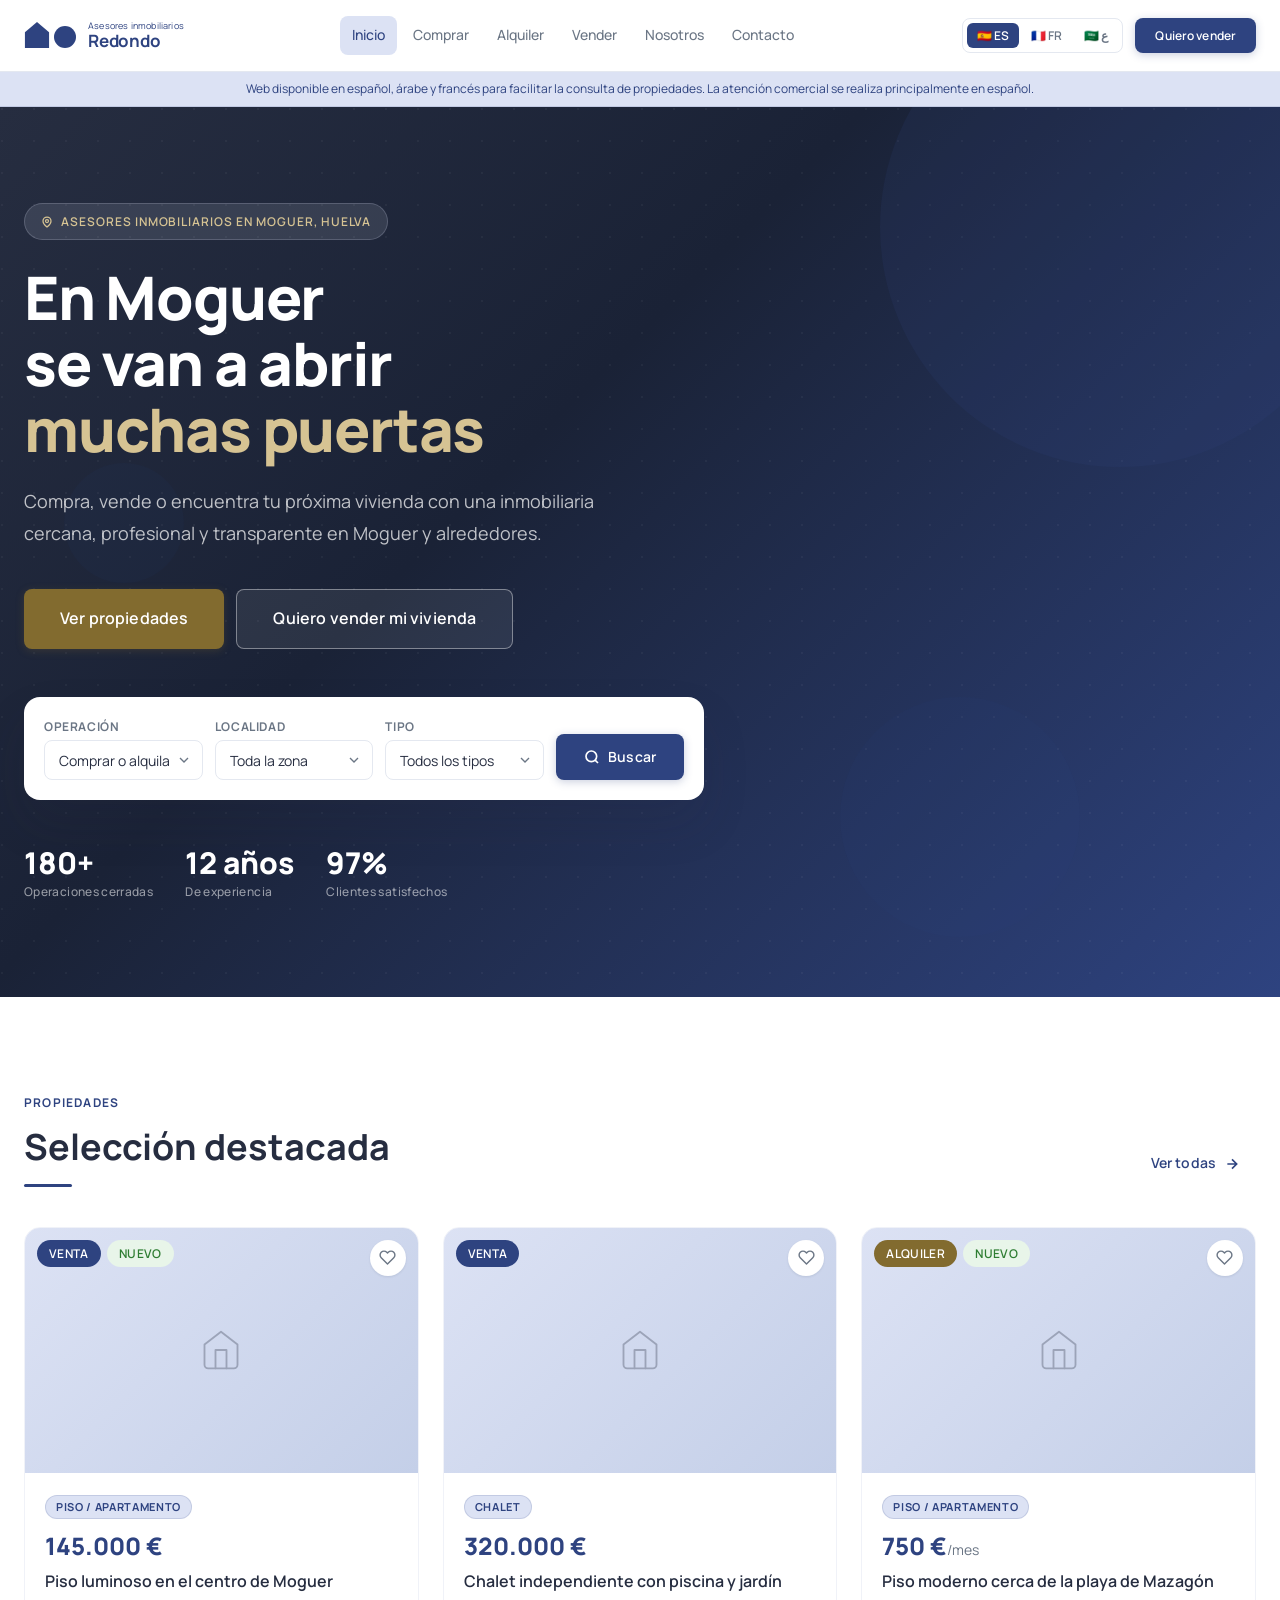
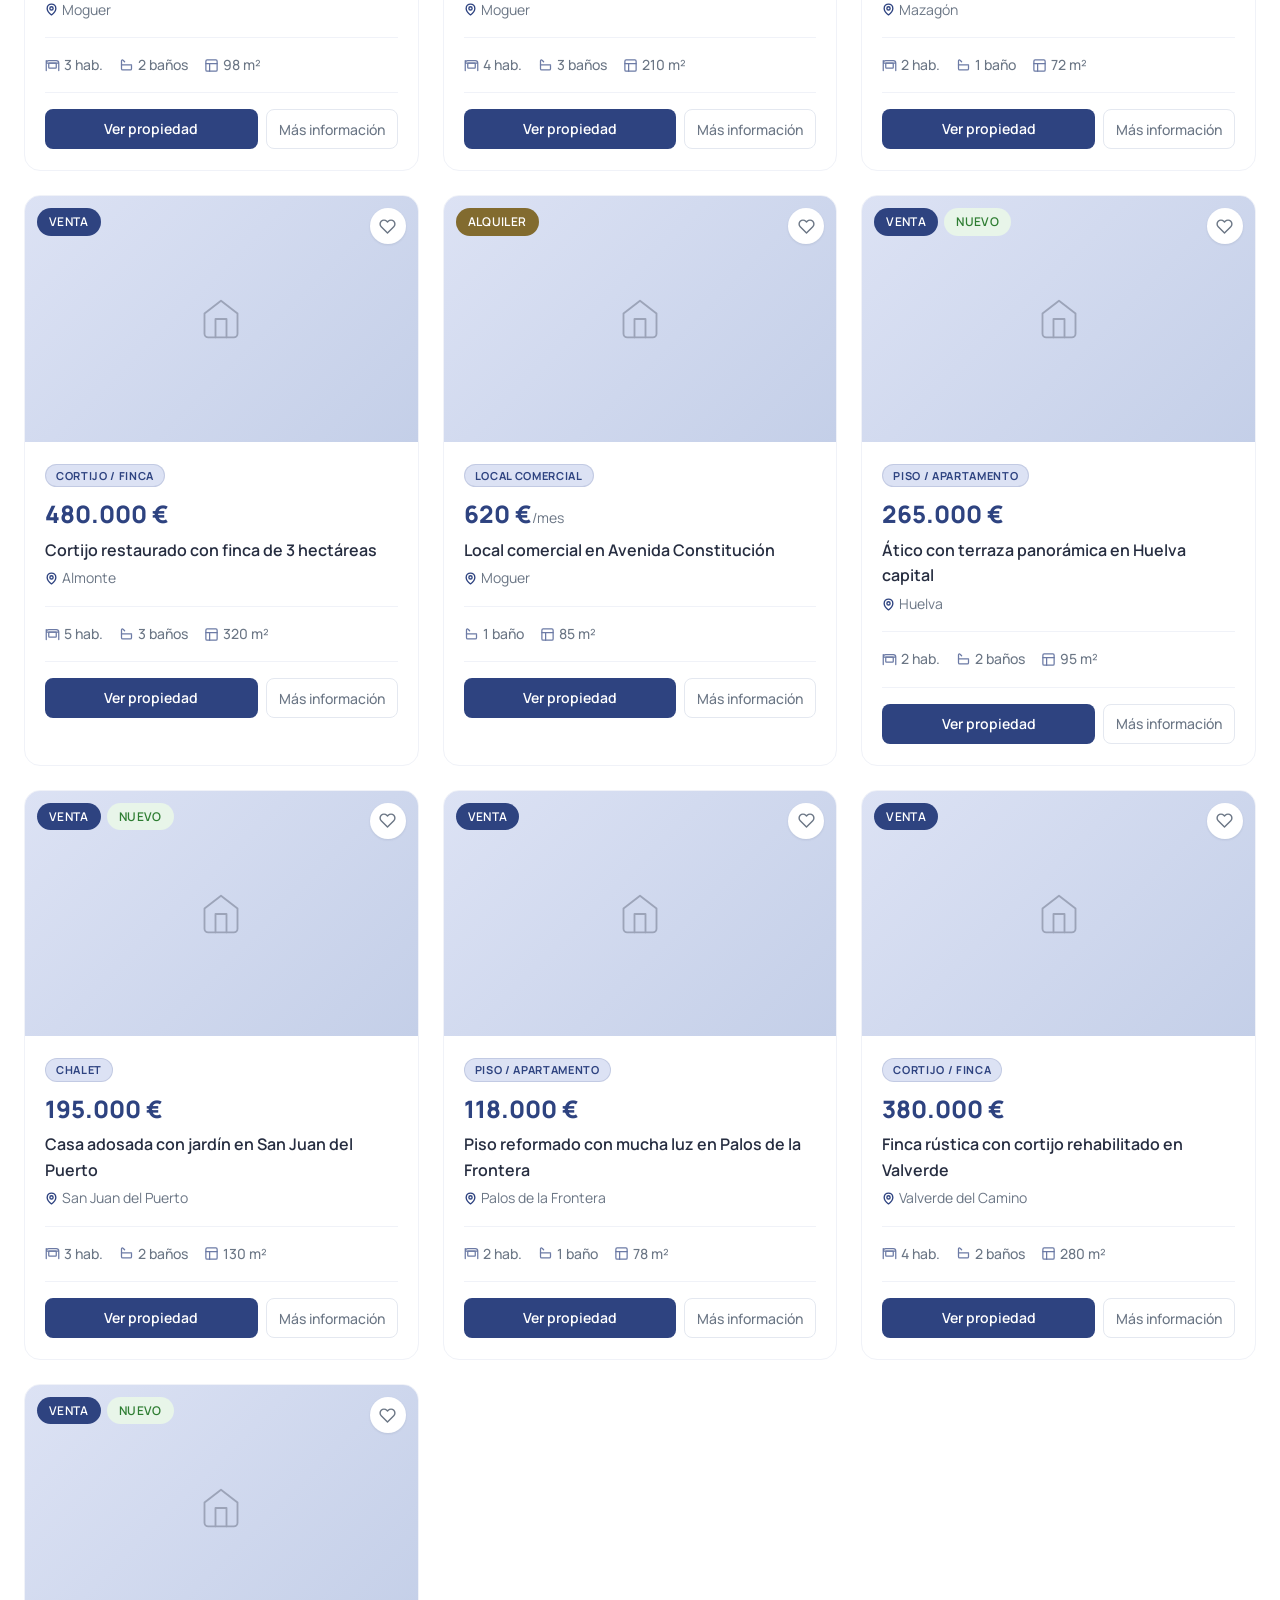
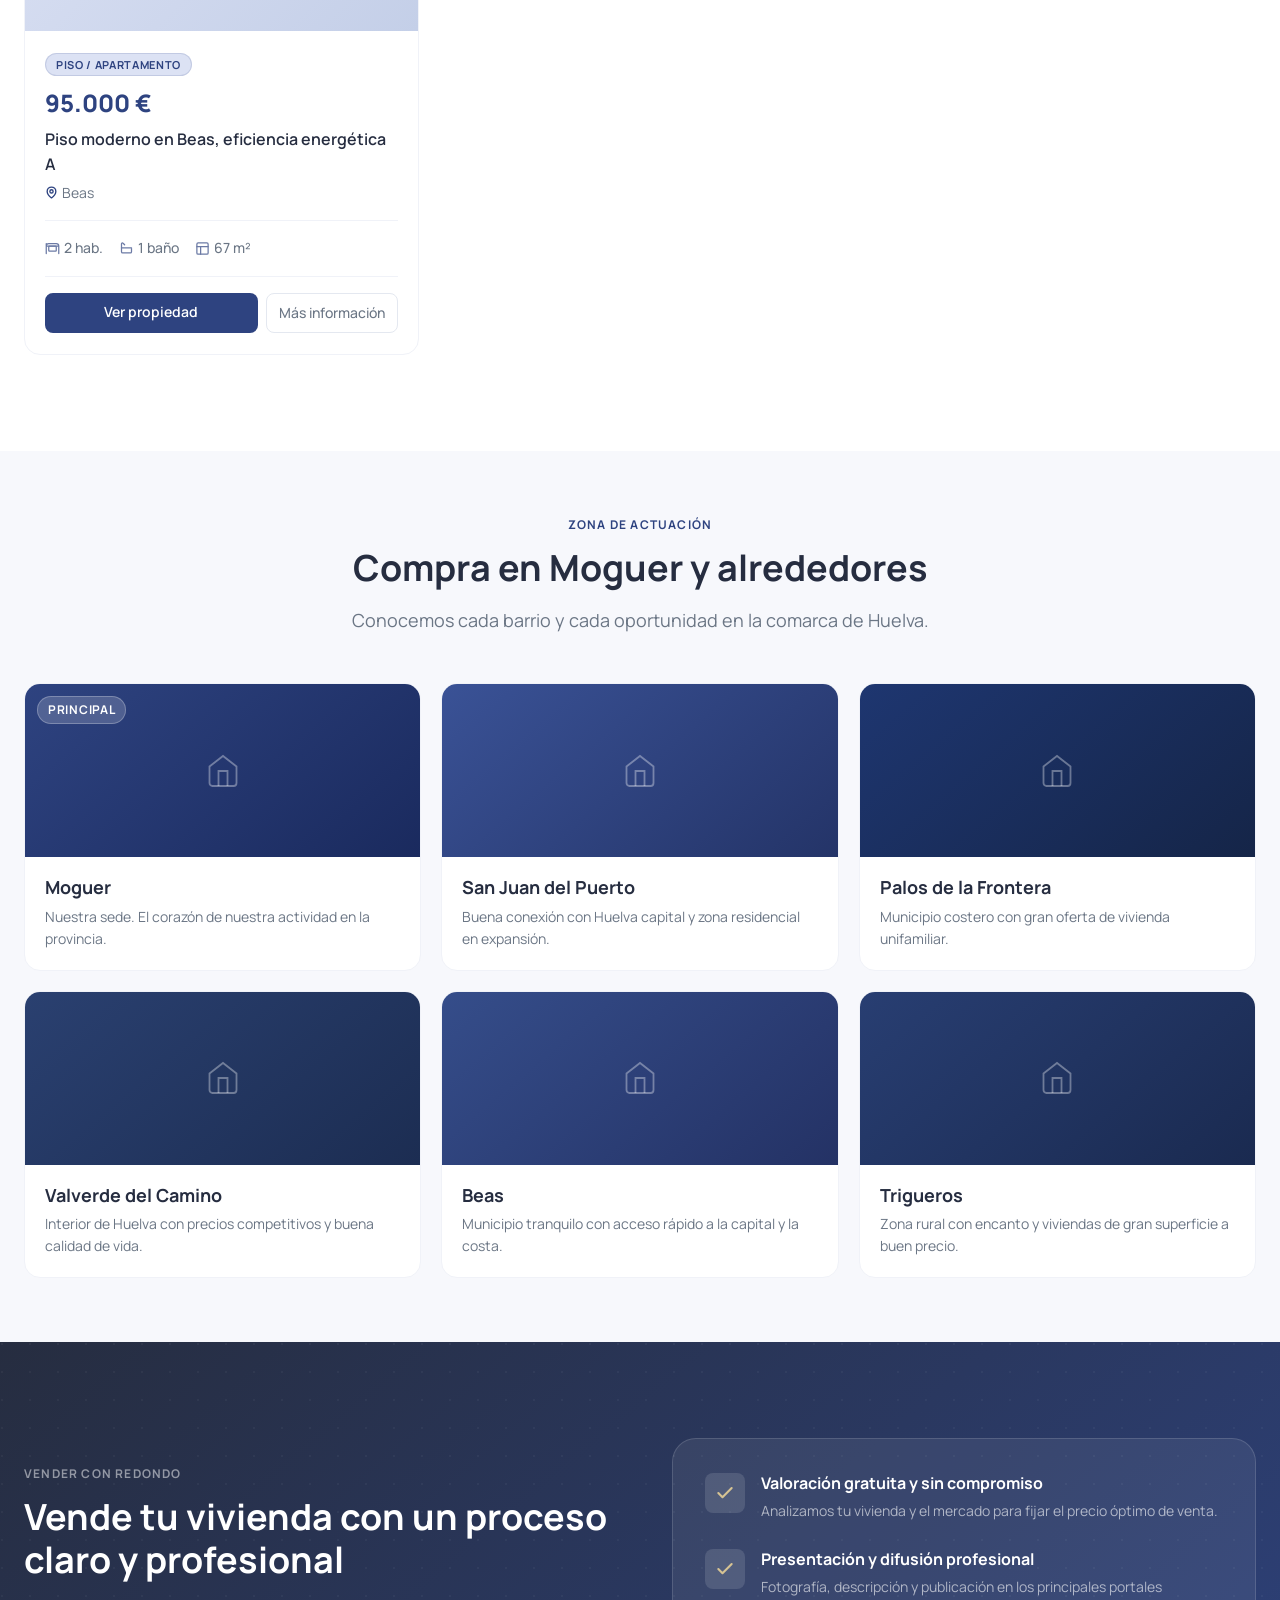
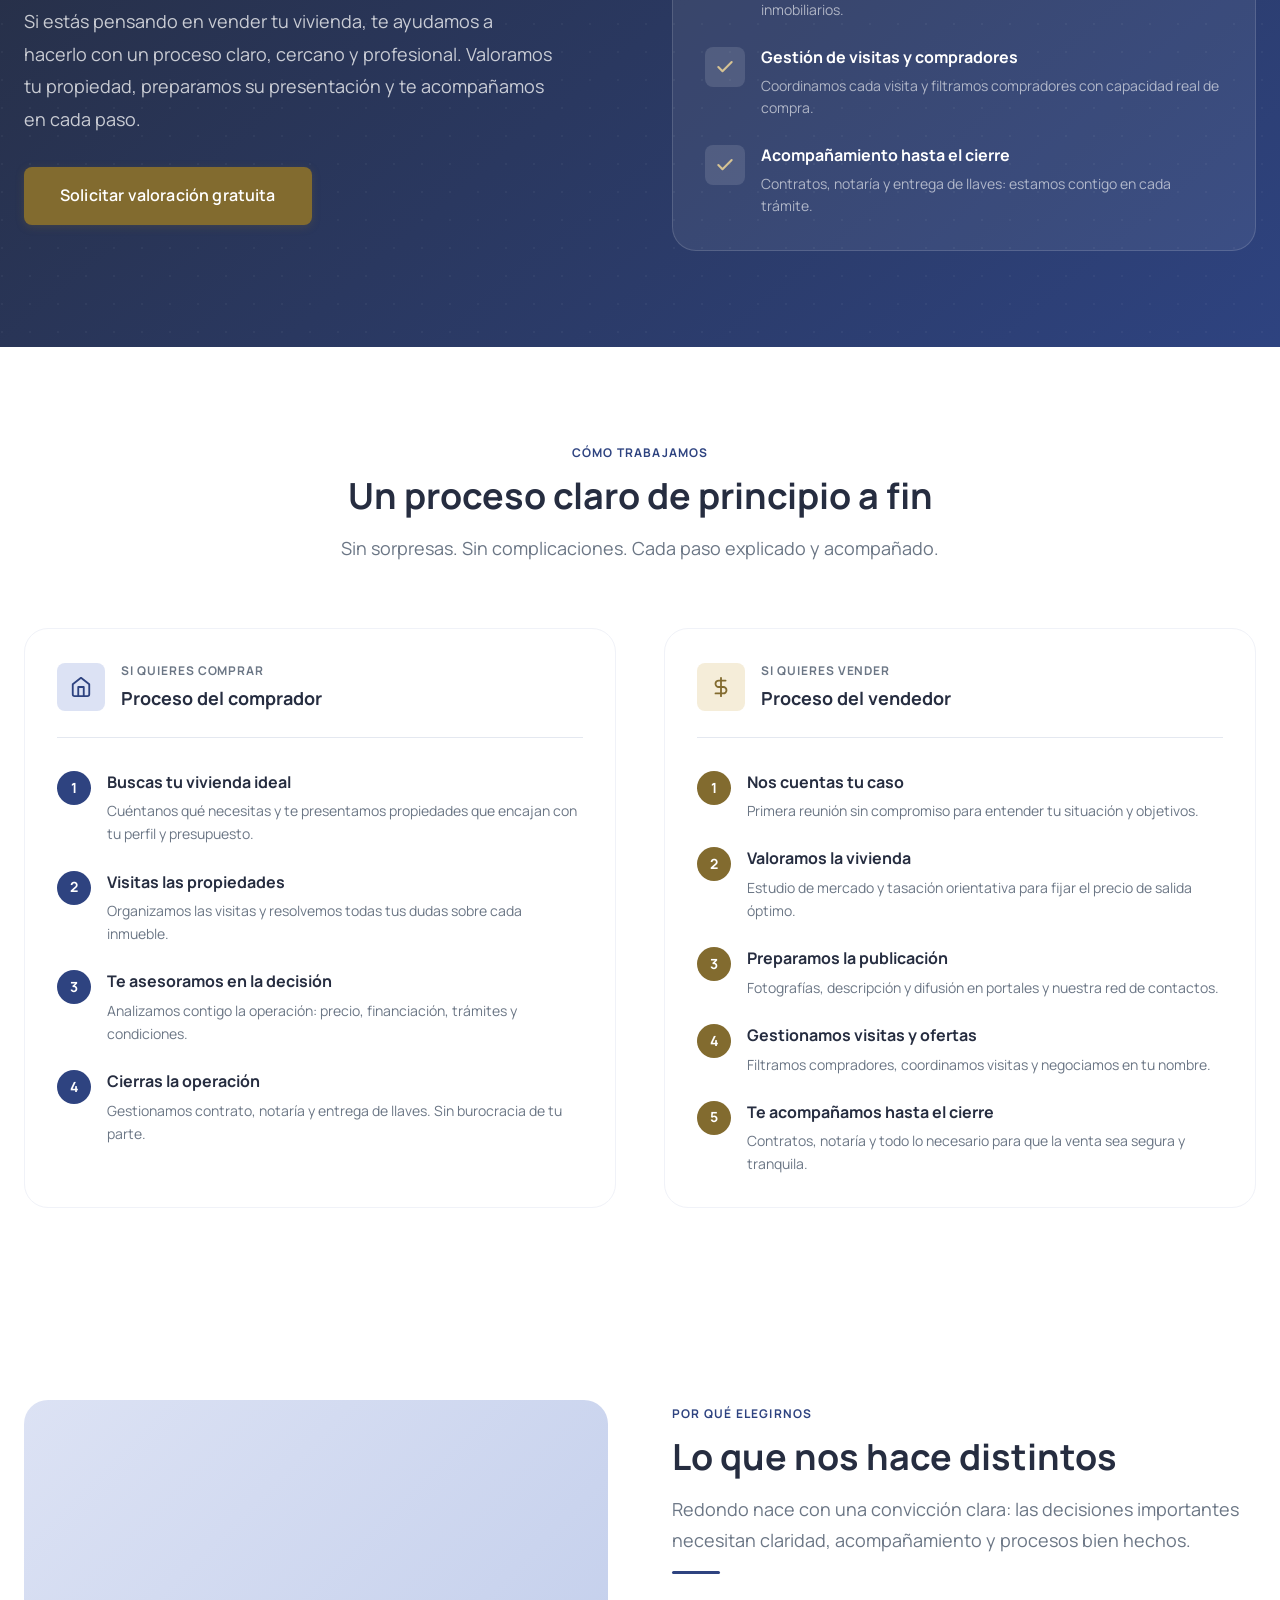
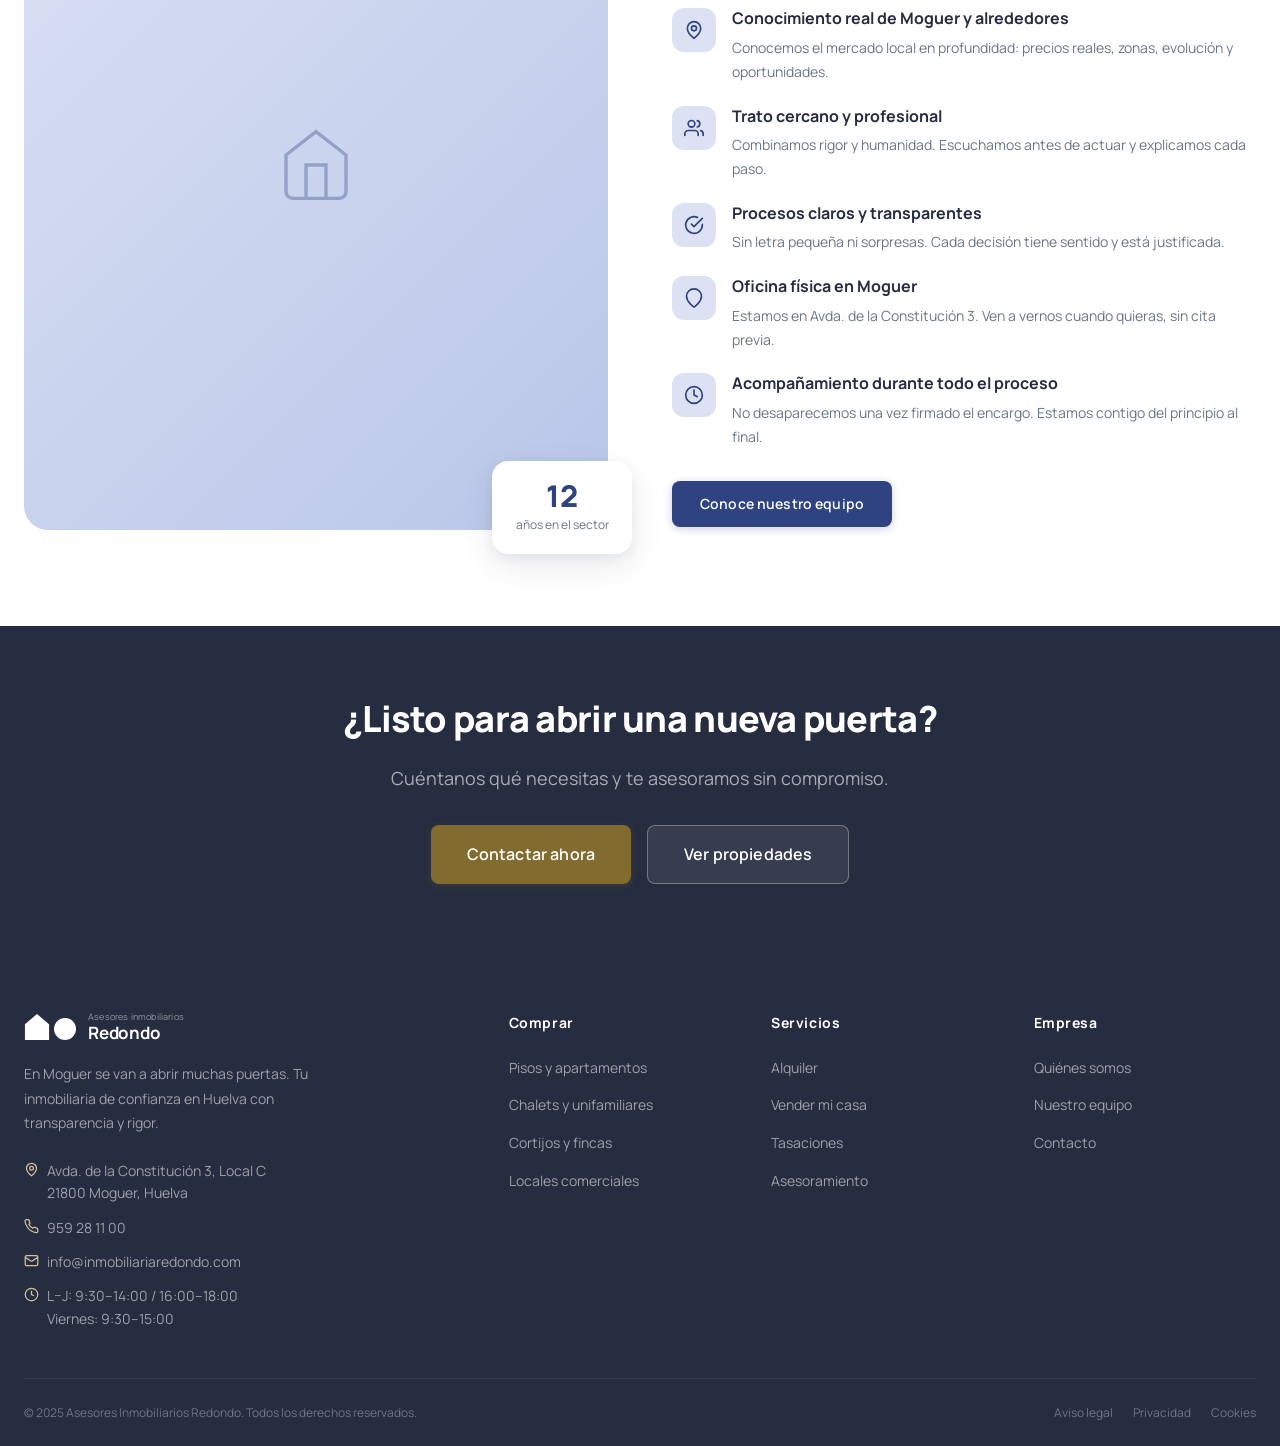
==== commit ef4b6a1d: "Add files via upload" ====
--- a/inmobiliaria-redondo/index.html
+++ b/inmobiliaria-redondo/index.html
@@ -31,20 +31,20 @@
           </div>
         </a>
         <nav class="nav" aria-label="Navegación principal">
-          <a href="./index.html"    class="nav-link">Inicio</a>
-          <a href="./comprar.html"  class="nav-link">Comprar</a>
-          <a href="./alquiler.html" class="nav-link">Alquiler</a>
-          <a href="./vender.html"   class="nav-link">Vender</a>
-          <a href="./nosotros.html" class="nav-link">Nosotros</a>
-          <a href="./contacto.html" class="nav-link">Contacto</a>
+          <a href="./index.html"    class="nav-link" data-i18n="nav.inicio">Inicio</a>
+          <a href="./comprar.html"  class="nav-link" data-i18n="nav.comprar">Comprar</a>
+          <a href="./alquiler.html" class="nav-link" data-i18n="nav.alquilar">Alquiler</a>
+          <a href="./vender.html"   class="nav-link" data-i18n="nav.vender">Vender</a>
+          <a href="./nosotros.html" class="nav-link" data-i18n="nav.nosotros">Nosotros</a>
+          <a href="./contacto.html" class="nav-link" data-i18n="nav.contacto">Contacto</a>
         </nav>
         <div class="header-actions">
           <div class="lang-selector" role="group" aria-label="Idioma">
-            <button class="lang-btn active" data-lang="es" aria-label="Español">ES</button>
-            <button class="lang-btn" data-lang="fr" aria-label="Français">FR</button>
-            <button class="lang-btn" data-lang="ar" aria-label="العربية">العربية</button>
-          </div>
-          <a href="./vender.html" class="btn btn-primary btn-sm">Quiero vender</a>
+            <button class="lang-btn active" data-lang="es" aria-label="Español">🇪🇸 ES</button>
+            <button class="lang-btn" data-lang="fr" aria-label="Français">🇫🇷 FR</button>
+            <button class="lang-btn" data-lang="ar" aria-label="العربية">🇸🇦 ع</button>
+          </div>
+          <a href="./vender.html" class="btn btn-primary btn-sm" data-i18n="nav.sell_btn">Quiero vender</a>
           <button class="nav-toggle" aria-expanded="false" aria-label="Abrir menú de navegación">
             <span></span><span></span><span></span>
           </button>
@@ -55,19 +55,24 @@
 
   <!-- Mobile nav -->
   <nav class="mobile-nav" aria-label="Menú móvil">
-    <a href="./index.html"    class="nav-link">Inicio</a>
-    <a href="./comprar.html"  class="nav-link">Comprar</a>
-    <a href="./alquiler.html" class="nav-link">Alquiler</a>
-    <a href="./vender.html"   class="nav-link">Vender</a>
-    <a href="./nosotros.html" class="nav-link">Nosotros</a>
-    <a href="./contacto.html" class="nav-link">Contacto</a>
+    <a href="./index.html"    class="nav-link" data-i18n="nav.inicio">Inicio</a>
+    <a href="./comprar.html"  class="nav-link" data-i18n="nav.comprar">Comprar</a>
+    <a href="./alquiler.html" class="nav-link" data-i18n="nav.alquilar">Alquiler</a>
+    <a href="./vender.html"   class="nav-link" data-i18n="nav.vender">Vender</a>
+    <a href="./nosotros.html" class="nav-link" data-i18n="nav.nosotros">Nosotros</a>
+    <a href="./contacto.html" class="nav-link" data-i18n="nav.contacto">Contacto</a>
     <div class="mobile-lang">
-      <button class="lang-btn active" data-lang="es">ES</button>
-      <button class="lang-btn" data-lang="fr">FR</button>
-      <button class="lang-btn" data-lang="ar">العربية</button>
+      <button class="lang-btn active" data-lang="es">🇪🇸 ES</button>
+      <button class="lang-btn" data-lang="fr">🇫🇷 FR</button>
+      <button class="lang-btn" data-lang="ar">🇸🇦 ع</button>
     </div>
-    <a href="./vender.html" class="btn btn-primary" style="margin-top:0.75rem;width:100%;justify-content:center">Quiero vender</a>
+    <a href="./vender.html" class="btn btn-primary" style="margin-top:0.75rem;width:100%;justify-content:center" data-i18n="nav.sell_btn">Quiero vender</a>
   </nav>
+
+  <!-- ══ AVISO MULTIIDIOMA ══════════════════════════════════════ -->
+  <div class="i18n-notice" role="note">
+    <span data-i18n="notice">Web disponible en español, árabe y francés para facilitar la consulta de propiedades. La atención comercial se realiza principalmente en español.</span>
+  </div>
 
   <main>
 
@@ -85,28 +90,28 @@
         <div class="hero-content">
           <span class="hero-label">
             <svg width="12" height="12" viewBox="0 0 24 24" fill="none" stroke="currentColor" stroke-width="2.5" aria-hidden="true"><path d="M20 10c0 6-8 12-8 12S4 16 4 10a8 8 0 0 1 16 0Z"/><circle cx="12" cy="10" r="3"/></svg>
-            Asesores Inmobiliarios en Moguer, Huelva
+            <span data-i18n="hero.label">Asesores Inmobiliarios en Moguer, Huelva</span>
           </span>
 
-          <h1 class="hero-title">
+          <h1 class="hero-title" data-i18n-html="hero.title">
             En Moguer<br>
             se van a abrir<br>
             <em>muchas puertas</em>
           </h1>
 
-          <p class="hero-subtitle">
+          <p class="hero-subtitle" data-i18n="hero.subtitle">
             Compra, vende o encuentra tu próxima vivienda con una inmobiliaria cercana, profesional y transparente en Moguer y alrededores.
           </p>
 
           <div class="hero-actions">
-            <a href="./comprar.html" class="btn btn-gold btn-lg">Ver propiedades</a>
-            <a href="./vender.html"  class="btn btn-secondary btn-lg" style="border-color:rgba(255,255,255,.4);color:#fff;background:rgba(255,255,255,.08)">Quiero vender mi vivienda</a>
+            <a href="./comprar.html" class="btn btn-gold btn-lg" data-i18n="hero.cta_buy">Ver propiedades</a>
+            <a href="./vender.html"  class="btn btn-secondary btn-lg" style="border-color:rgba(255,255,255,.4);color:#fff;background:rgba(255,255,255,.08)" data-i18n="hero.cta_sell">Quiero vender mi vivienda</a>
           </div>
 
           <!-- Buscador rápido -->
           <div class="hero-search" role="search" aria-label="Buscar propiedades">
             <div class="hero-search-field">
-              <label for="s-operacion">Operación</label>
+              <label for="s-operacion" data-i18n="search.op_label">Operación</label>
               <select id="s-operacion">
                 <option value="">Comprar o alquilar</option>
                 <option value="venta">Comprar</option>
@@ -114,7 +119,7 @@
               </select>
             </div>
             <div class="hero-search-field">
-              <label for="s-localidad">Localidad</label>
+              <label for="s-localidad" data-i18n="search.loc_label">Localidad</label>
               <select id="s-localidad">
                 <option value="">Toda la zona</option>
                 <option value="moguer">Moguer</option>
@@ -126,7 +131,7 @@
               </select>
             </div>
             <div class="hero-search-field">
-              <label for="s-tipo">Tipo</label>
+              <label for="s-tipo" data-i18n="search.type_label">Tipo</label>
               <select id="s-tipo">
                 <option value="">Todos los tipos</option>
                 <option value="piso">Piso / Apartamento</option>
@@ -137,7 +142,7 @@
             </div>
             <a href="./comprar.html" class="btn btn-primary" style="align-self:flex-end;white-space:nowrap">
               <svg width="16" height="16" viewBox="0 0 24 24" fill="none" stroke="currentColor" stroke-width="2.5" aria-hidden="true"><circle cx="11" cy="11" r="8"/><path d="m21 21-4.35-4.35"/></svg>
-              Buscar
+              <span data-i18n="search.btn">Buscar</span>
             </a>
           </div>
 
@@ -145,15 +150,15 @@
           <div class="hero-stats" aria-label="Cifras clave">
             <div>
               <p class="hero-stat-value" data-counter="180" data-suffix="+">0</p>
-              <p class="hero-stat-label">Operaciones cerradas</p>
+              <p class="hero-stat-label" data-i18n="stats.ops">Operaciones cerradas</p>
             </div>
             <div>
               <p class="hero-stat-value" data-counter="12" data-suffix=" años">0</p>
-              <p class="hero-stat-label">De experiencia</p>
+              <p class="hero-stat-label" data-i18n="stats.years">De experiencia</p>
             </div>
             <div>
               <p class="hero-stat-value" data-counter="97" data-suffix="%">0</p>
-              <p class="hero-stat-label">Clientes satisfechos</p>
+              <p class="hero-stat-label" data-i18n="stats.clients">Clientes satisfechos</p>
             </div>
           </div>
         </div>
@@ -165,12 +170,12 @@
       <div class="container">
         <div class="section-header-row reveal">
           <div>
-            <span class="section-label">Propiedades</span>
-            <h2 class="section-title" id="featured-title">Selección destacada</h2>
+            <span class="section-label" data-i18n="section.featured_label">Propiedades</span>
+            <h2 class="section-title" id="featured-title" data-i18n="section.featured_title">Selección destacada</h2>
             <div class="divider"></div>
           </div>
           <a href="./comprar.html" class="btn btn-ghost">
-            Ver todas
+            <span data-i18n="section.featured_all">Ver todas</span>
             <svg width="16" height="16" viewBox="0 0 24 24" fill="none" stroke="currentColor" stroke-width="2.5" aria-hidden="true"><path d="M5 12h14M12 5l7 7-7 7"/></svg>
           </a>
         </div>
@@ -182,20 +187,20 @@
     <section class="section section-sm" style="background:var(--c-bg)" aria-labelledby="zones-title">
       <div class="container">
         <div class="text-center reveal" style="margin-bottom:var(--space-12)">
-          <span class="section-label">Zona de actuación</span>
-          <h2 class="section-title" id="zones-title">Compra en Moguer y alrededores</h2>
-          <p class="section-subtitle" style="margin-inline:auto">Conocemos cada barrio y cada oportunidad en la comarca de Huelva.</p>
+          <span class="section-label" data-i18n="section.zones_label">Zona de actuación</span>
+          <h2 class="section-title" id="zones-title" data-i18n="section.zones_title">Compra en Moguer y alrededores</h2>
+          <p class="section-subtitle" style="margin-inline:auto" data-i18n="section.zones_subtitle">Conocemos cada barrio y cada oportunidad en la comarca de Huelva.</p>
         </div>
         <div class="zones-grid">
 
           <a href="./comprar.html" class="zone-card reveal" aria-label="Ver propiedades en Moguer">
             <div class="zone-card-img" style="background:linear-gradient(140deg,#2e4380 0%,#1a2a5e 100%)">
               <svg width="36" height="36" viewBox="0 0 24 24" fill="none" stroke="rgba(255,255,255,.35)" stroke-width="1.2" aria-hidden="true"><path d="M3 9l9-7 9 7v11a2 2 0 0 1-2 2H5a2 2 0 0 1-2-2z"/><polyline points="9 22 9 12 15 12 15 22"/></svg>
-              <span class="zone-card-tag">Principal</span>
+              <span class="zone-card-tag" data-i18n="zone.main_tag">Principal</span>
             </div>
             <div class="zone-card-body">
               <h3 class="zone-card-name">Moguer</h3>
-              <p class="zone-card-desc">Nuestra sede. El corazón de nuestra actividad en la provincia.</p>
+              <p class="zone-card-desc" data-i18n="zone.moguer_desc">Nuestra sede. El corazón de nuestra actividad en la provincia.</p>
             </div>
           </a>
 
@@ -205,7 +210,7 @@
             </div>
             <div class="zone-card-body">
               <h3 class="zone-card-name">San Juan del Puerto</h3>
-              <p class="zone-card-desc">Buena conexión con Huelva capital y zona residencial en expansión.</p>
+              <p class="zone-card-desc" data-i18n="zone.sanjuan_desc">Buena conexión con Huelva capital y zona residencial en expansión.</p>
             </div>
           </a>
 
@@ -215,7 +220,7 @@
             </div>
             <div class="zone-card-body">
               <h3 class="zone-card-name">Palos de la Frontera</h3>
-              <p class="zone-card-desc">Municipio costero con gran oferta de vivienda unifamiliar.</p>
+              <p class="zone-card-desc" data-i18n="zone.palos_desc">Municipio costero con gran oferta de vivienda unifamiliar.</p>
             </div>
           </a>
 
@@ -225,7 +230,7 @@
             </div>
             <div class="zone-card-body">
               <h3 class="zone-card-name">Valverde del Camino</h3>
-              <p class="zone-card-desc">Interior de Huelva con precios competitivos y buena calidad de vida.</p>
+              <p class="zone-card-desc" data-i18n="zone.valverde_desc">Interior de Huelva con precios competitivos y buena calidad de vida.</p>
             </div>
           </a>
 
@@ -235,7 +240,7 @@
             </div>
             <div class="zone-card-body">
               <h3 class="zone-card-name">Beas</h3>
-              <p class="zone-card-desc">Municipio tranquilo con acceso rápido a la capital y la costa.</p>
+              <p class="zone-card-desc" data-i18n="zone.beas_desc">Municipio tranquilo con acceso rápido a la capital y la costa.</p>
             </div>
           </a>
 
@@ -245,7 +250,7 @@
             </div>
             <div class="zone-card-body">
               <h3 class="zone-card-name">Trigueros</h3>
-              <p class="zone-card-desc">Zona rural con encanto y viviendas de gran superficie a buen precio.</p>
+              <p class="zone-card-desc" data-i18n="zone.trigueros_desc">Zona rural con encanto y viviendas de gran superficie a buen precio.</p>
             </div>
           </a>
 
@@ -260,12 +265,12 @@
         <div class="sell-grid">
 
           <div class="sell-text reveal">
-            <span class="section-label" style="color:rgba(255,255,255,.5)">Vender con Redondo</span>
-            <h2 class="section-title" id="sell-title" style="color:#fff">Vende tu vivienda con un proceso claro y profesional</h2>
-            <p class="sell-subtitle">
+            <span class="section-label" style="color:rgba(255,255,255,.5)" data-i18n="section.sell_label">Vender con Redondo</span>
+            <h2 class="section-title" id="sell-title" style="color:#fff" data-i18n="section.sell_title">Vende tu vivienda con un proceso claro y profesional</h2>
+            <p class="sell-subtitle" data-i18n="section.sell_subtitle">
               Si estás pensando en vender tu vivienda, te ayudamos a hacerlo con un proceso claro, cercano y profesional. Valoramos tu propiedad, preparamos su presentación y te acompañamos en cada paso.
             </p>
-            <a href="./vender.html" class="btn btn-gold btn-lg">Solicitar valoración gratuita</a>
+            <a href="./vender.html" class="btn btn-gold btn-lg" data-i18n="section.sell_cta">Solicitar valoración gratuita</a>
           </div>
 
           <div class="sell-visual reveal">
@@ -274,8 +279,8 @@
                 <svg width="20" height="20" viewBox="0 0 24 24" fill="none" stroke="currentColor" stroke-width="2.5" stroke-linecap="round" stroke-linejoin="round"><polyline points="20 6 9 17 4 12"/></svg>
               </div>
               <div>
-                <p class="sell-check-title">Valoración gratuita y sin compromiso</p>
-                <p class="sell-check-desc">Analizamos tu vivienda y el mercado para fijar el precio óptimo de venta.</p>
+                <p class="sell-check-title" data-i18n="sell.check1_title">Valoración gratuita y sin compromiso</p>
+                <p class="sell-check-desc" data-i18n="sell.check1_desc">Analizamos tu vivienda y el mercado para fijar el precio óptimo de venta.</p>
               </div>
             </div>
             <div class="sell-check-item">
@@ -283,8 +288,8 @@
                 <svg width="20" height="20" viewBox="0 0 24 24" fill="none" stroke="currentColor" stroke-width="2.5" stroke-linecap="round" stroke-linejoin="round"><polyline points="20 6 9 17 4 12"/></svg>
               </div>
               <div>
-                <p class="sell-check-title">Presentación y difusión profesional</p>
-                <p class="sell-check-desc">Fotografía, descripción y publicación en los principales portales inmobiliarios.</p>
+                <p class="sell-check-title" data-i18n="sell.check2_title">Presentación y difusión profesional</p>
+                <p class="sell-check-desc" data-i18n="sell.check2_desc">Fotografía, descripción y publicación en los principales portales inmobiliarios.</p>
               </div>
             </div>
             <div class="sell-check-item">
@@ -292,8 +297,8 @@
                 <svg width="20" height="20" viewBox="0 0 24 24" fill="none" stroke="currentColor" stroke-width="2.5" stroke-linecap="round" stroke-linejoin="round"><polyline points="20 6 9 17 4 12"/></svg>
               </div>
               <div>
-                <p class="sell-check-title">Gestión de visitas y compradores</p>
-                <p class="sell-check-desc">Coordinamos cada visita y filtramos compradores con capacidad real de compra.</p>
+                <p class="sell-check-title" data-i18n="sell.check3_title">Gestión de visitas y compradores</p>
+                <p class="sell-check-desc" data-i18n="sell.check3_desc">Coordinamos cada visita y filtramos compradores con capacidad real de compra.</p>
               </div>
             </div>
             <div class="sell-check-item">
@@ -301,8 +306,8 @@
                 <svg width="20" height="20" viewBox="0 0 24 24" fill="none" stroke="currentColor" stroke-width="2.5" stroke-linecap="round" stroke-linejoin="round"><polyline points="20 6 9 17 4 12"/></svg>
               </div>
               <div>
-                <p class="sell-check-title">Acompañamiento hasta el cierre</p>
-                <p class="sell-check-desc">Contratos, notaría y entrega de llaves: estamos contigo en cada trámite.</p>
+                <p class="sell-check-title" data-i18n="sell.check4_title">Acompañamiento hasta el cierre</p>
+                <p class="sell-check-desc" data-i18n="sell.check4_desc">Contratos, notaría y entrega de llaves: estamos contigo en cada trámite.</p>
               </div>
             </div>
           </div>
@@ -315,9 +320,9 @@
     <section class="section" aria-labelledby="proceso-title">
       <div class="container">
         <div class="text-center reveal" style="margin-bottom:var(--space-16)">
-          <span class="section-label">Cómo trabajamos</span>
-          <h2 class="section-title" id="proceso-title">Un proceso claro de principio a fin</h2>
-          <p class="section-subtitle" style="margin-inline:auto">Sin sorpresas. Sin complicaciones. Cada paso explicado y acompañado.</p>
+          <span class="section-label" data-i18n="section.process_label">Cómo trabajamos</span>
+          <h2 class="section-title" id="proceso-title" data-i18n="section.process_title">Un proceso claro de principio a fin</h2>
+          <p class="section-subtitle" style="margin-inline:auto" data-i18n="section.process_subtitle">Sin sorpresas. Sin complicaciones. Cada paso explicado y acompañado.</p>
         </div>
 
         <div class="proceso-grid">
@@ -329,37 +334,37 @@
                 <svg width="22" height="22" viewBox="0 0 24 24" fill="none" stroke="currentColor" stroke-width="2" stroke-linecap="round" stroke-linejoin="round" aria-hidden="true"><path d="M3 9l9-7 9 7v11a2 2 0 0 1-2 2H5a2 2 0 0 1-2-2z"/><polyline points="9 22 9 12 15 12 15 22"/></svg>
               </div>
               <div>
-                <p class="proceso-col-eyebrow">Si quieres comprar</p>
-                <h3 class="proceso-col-title">Proceso del comprador</h3>
+                <p class="proceso-col-eyebrow" data-i18n="process.buy_eyebrow">Si quieres comprar</p>
+                <h3 class="proceso-col-title" data-i18n="process.buy_col_title">Proceso del comprador</h3>
               </div>
             </div>
             <div class="proceso-steps">
               <div class="proceso-step">
                 <div class="proceso-step-num" aria-hidden="true">1</div>
                 <div class="proceso-step-text">
-                  <p class="proceso-step-title">Buscas tu vivienda ideal</p>
-                  <p class="proceso-step-desc">Cuéntanos qué necesitas y te presentamos propiedades que encajan con tu perfil y presupuesto.</p>
+                  <p class="proceso-step-title" data-i18n="process.buy_s1_title">Buscas tu vivienda ideal</p>
+                  <p class="proceso-step-desc" data-i18n="process.buy_s1_desc">Cuéntanos qué necesitas y te presentamos propiedades que encajan con tu perfil y presupuesto.</p>
                 </div>
               </div>
               <div class="proceso-step">
                 <div class="proceso-step-num" aria-hidden="true">2</div>
                 <div class="proceso-step-text">
-                  <p class="proceso-step-title">Visitas las propiedades</p>
-                  <p class="proceso-step-desc">Organizamos las visitas y resolvemos todas tus dudas sobre cada inmueble.</p>
+                  <p class="proceso-step-title" data-i18n="process.buy_s2_title">Visitas las propiedades</p>
+                  <p class="proceso-step-desc" data-i18n="process.buy_s2_desc">Organizamos las visitas y resolvemos todas tus dudas sobre cada inmueble.</p>
                 </div>
               </div>
               <div class="proceso-step">
                 <div class="proceso-step-num" aria-hidden="true">3</div>
                 <div class="proceso-step-text">
-                  <p class="proceso-step-title">Te asesoramos en la decisión</p>
-                  <p class="proceso-step-desc">Analizamos contigo la operación: precio, financiación, trámites y condiciones.</p>
+                  <p class="proceso-step-title" data-i18n="process.buy_s3_title">Te asesoramos en la decisión</p>
+                  <p class="proceso-step-desc" data-i18n="process.buy_s3_desc">Analizamos contigo la operación: precio, financiación, trámites y condiciones.</p>
                 </div>
               </div>
               <div class="proceso-step">
                 <div class="proceso-step-num" aria-hidden="true">4</div>
                 <div class="proceso-step-text">
-                  <p class="proceso-step-title">Cierras la operación</p>
-                  <p class="proceso-step-desc">Gestionamos contrato, notaría y entrega de llaves. Sin burocracia de tu parte.</p>
+                  <p class="proceso-step-title" data-i18n="process.buy_s4_title">Cierras la operación</p>
+                  <p class="proceso-step-desc" data-i18n="process.buy_s4_desc">Gestionamos contrato, notaría y entrega de llaves. Sin burocracia de tu parte.</p>
                 </div>
               </div>
             </div>
@@ -372,44 +377,44 @@
                 <svg width="22" height="22" viewBox="0 0 24 24" fill="none" stroke="currentColor" stroke-width="2" stroke-linecap="round" stroke-linejoin="round" aria-hidden="true"><path d="M12 2v20M17 5H9.5a3.5 3.5 0 0 0 0 7h5a3.5 3.5 0 0 1 0 7H6"/></svg>
               </div>
               <div>
-                <p class="proceso-col-eyebrow">Si quieres vender</p>
-                <h3 class="proceso-col-title">Proceso del vendedor</h3>
+                <p class="proceso-col-eyebrow" data-i18n="process.sell_eyebrow">Si quieres vender</p>
+                <h3 class="proceso-col-title" data-i18n="process.sell_col_title">Proceso del vendedor</h3>
               </div>
             </div>
             <div class="proceso-steps">
               <div class="proceso-step">
                 <div class="proceso-step-num proceso-step-num-gold" aria-hidden="true">1</div>
                 <div class="proceso-step-text">
-                  <p class="proceso-step-title">Nos cuentas tu caso</p>
-                  <p class="proceso-step-desc">Primera reunión sin compromiso para entender tu situación y objetivos.</p>
+                  <p class="proceso-step-title" data-i18n="process.sell_s1_title">Nos cuentas tu caso</p>
+                  <p class="proceso-step-desc" data-i18n="process.sell_s1_desc">Primera reunión sin compromiso para entender tu situación y objetivos.</p>
                 </div>
               </div>
               <div class="proceso-step">
                 <div class="proceso-step-num proceso-step-num-gold" aria-hidden="true">2</div>
                 <div class="proceso-step-text">
-                  <p class="proceso-step-title">Valoramos la vivienda</p>
-                  <p class="proceso-step-desc">Estudio de mercado y tasación orientativa para fijar el precio de salida óptimo.</p>
+                  <p class="proceso-step-title" data-i18n="process.sell_s2_title">Valoramos la vivienda</p>
+                  <p class="proceso-step-desc" data-i18n="process.sell_s2_desc">Estudio de mercado y tasación orientativa para fijar el precio de salida óptimo.</p>
                 </div>
               </div>
               <div class="proceso-step">
                 <div class="proceso-step-num proceso-step-num-gold" aria-hidden="true">3</div>
                 <div class="proceso-step-text">
-                  <p class="proceso-step-title">Preparamos la publicación</p>
-                  <p class="proceso-step-desc">Fotografías, descripción y difusión en portales y nuestra red de contactos.</p>
+                  <p class="proceso-step-title" data-i18n="process.sell_s3_title">Preparamos la publicación</p>
+                  <p class="proceso-step-desc" data-i18n="process.sell_s3_desc">Fotografías, descripción y difusión en portales y nuestra red de contactos.</p>
                 </div>
               </div>
               <div class="proceso-step">
                 <div class="proceso-step-num proceso-step-num-gold" aria-hidden="true">4</div>
                 <div class="proceso-step-text">
-                  <p class="proceso-step-title">Gestionamos visitas y ofertas</p>
-                  <p class="proceso-step-desc">Filtramos compradores, coordinamos visitas y negociamos en tu nombre.</p>
+                  <p class="proceso-step-title" data-i18n="process.sell_s4_title">Gestionamos visitas y ofertas</p>
+                  <p class="proceso-step-desc" data-i18n="process.sell_s4_desc">Filtramos compradores, coordinamos visitas y negociamos en tu nombre.</p>
                 </div>
               </div>
               <div class="proceso-step">
                 <div class="proceso-step-num proceso-step-num-gold" aria-hidden="true">5</div>
                 <div class="proceso-step-text">
-                  <p class="proceso-step-title">Te acompañamos hasta el cierre</p>
-                  <p class="proceso-step-desc">Contratos, notaría y todo lo necesario para que la venta sea segura y tranquila.</p>
+                  <p class="proceso-step-title" data-i18n="process.sell_s5_title">Te acompañamos hasta el cierre</p>
+                  <p class="proceso-step-desc" data-i18n="process.sell_s5_desc">Contratos, notaría y todo lo necesario para que la venta sea segura y tranquila.</p>
                 </div>
               </div>
             </div>
@@ -436,9 +441,9 @@
           </div>
 
           <div class="reveal">
-            <span class="section-label">Por qué elegirnos</span>
-            <h2 class="section-title" id="why-title">Lo que nos hace distintos</h2>
-            <p class="section-subtitle">
+            <span class="section-label" data-i18n="section.why_label">Por qué elegirnos</span>
+            <h2 class="section-title" id="why-title" data-i18n="section.why_title">Lo que nos hace distintos</h2>
+            <p class="section-subtitle" data-i18n="section.why_subtitle">
               Redondo nace con una convicción clara: las decisiones importantes necesitan claridad, acompañamiento y procesos bien hechos.
             </p>
             <div class="divider" style="margin-bottom:var(--space-8)"></div>
@@ -449,8 +454,8 @@
                   <svg width="20" height="20" viewBox="0 0 24 24" fill="none" stroke="currentColor" stroke-width="2" stroke-linecap="round" stroke-linejoin="round"><path d="M20 10c0 6-8 12-8 12S4 16 4 10a8 8 0 0 1 16 0Z"/><circle cx="12" cy="10" r="3"/></svg>
                 </div>
                 <div>
-                  <h3 class="why-point-title">Conocimiento real de Moguer y alrededores</h3>
-                  <p class="why-point-desc">Conocemos el mercado local en profundidad: precios reales, zonas, evolución y oportunidades.</p>
+                  <h3 class="why-point-title" data-i18n="why.pt1_title">Conocimiento real de Moguer y alrededores</h3>
+                  <p class="why-point-desc" data-i18n="why.pt1_desc">Conocemos el mercado local en profundidad: precios reales, zonas, evolución y oportunidades.</p>
                 </div>
               </div>
 
@@ -459,8 +464,8 @@
                   <svg width="20" height="20" viewBox="0 0 24 24" fill="none" stroke="currentColor" stroke-width="2" stroke-linecap="round" stroke-linejoin="round"><path d="M17 21v-2a4 4 0 0 0-4-4H5a4 4 0 0 0-4 4v2"/><circle cx="9" cy="7" r="4"/><path d="M23 21v-2a4 4 0 0 0-3-3.87M16 3.13a4 4 0 0 1 0 7.75"/></svg>
                 </div>
                 <div>
-                  <h3 class="why-point-title">Trato cercano y profesional</h3>
-                  <p class="why-point-desc">Combinamos rigor y humanidad. Escuchamos antes de actuar y explicamos cada paso.</p>
+                  <h3 class="why-point-title" data-i18n="why.pt2_title">Trato cercano y profesional</h3>
+                  <p class="why-point-desc" data-i18n="why.pt2_desc">Combinamos rigor y humanidad. Escuchamos antes de actuar y explicamos cada paso.</p>
                 </div>
               </div>
 
@@ -469,8 +474,8 @@
                   <svg width="20" height="20" viewBox="0 0 24 24" fill="none" stroke="currentColor" stroke-width="2" stroke-linecap="round" stroke-linejoin="round"><path d="M22 11.08V12a10 10 0 1 1-5.93-9.14"/><polyline points="22 4 12 14.01 9 11.01"/></svg>
                 </div>
                 <div>
-                  <h3 class="why-point-title">Procesos claros y transparentes</h3>
-                  <p class="why-point-desc">Sin letra pequeña ni sorpresas. Cada decisión tiene sentido y está justificada.</p>
+                  <h3 class="why-point-title" data-i18n="why.pt3_title">Procesos claros y transparentes</h3>
+                  <p class="why-point-desc" data-i18n="why.pt3_desc">Sin letra pequeña ni sorpresas. Cada decisión tiene sentido y está justificada.</p>
                 </div>
               </div>
 
@@ -479,8 +484,8 @@
                   <svg width="20" height="20" viewBox="0 0 24 24" fill="none" stroke="currentColor" stroke-width="2" stroke-linecap="round" stroke-linejoin="round"><path d="M21 10c0 7-9 13-9 13s-9-6-9-13a9 9 0 0 1 18 0z"/></svg>
                 </div>
                 <div>
-                  <h3 class="why-point-title">Oficina física en Moguer</h3>
-                  <p class="why-point-desc">Estamos en Avda. de la Constitución 3. Ven a vernos cuando quieras, sin cita previa.</p>
+                  <h3 class="why-point-title" data-i18n="why.pt4_title">Oficina física en Moguer</h3>
+                  <p class="why-point-desc" data-i18n="why.pt4_desc">Estamos en Avda. de la Constitución 3. Ven a vernos cuando quieras, sin cita previa.</p>
                 </div>
               </div>
 
@@ -489,14 +494,14 @@
                   <svg width="20" height="20" viewBox="0 0 24 24" fill="none" stroke="currentColor" stroke-width="2" stroke-linecap="round" stroke-linejoin="round"><circle cx="12" cy="12" r="10"/><path d="M12 6v6l4 2"/></svg>
                 </div>
                 <div>
-                  <h3 class="why-point-title">Acompañamiento durante todo el proceso</h3>
-                  <p class="why-point-desc">No desaparecemos una vez firmado el encargo. Estamos contigo del principio al final.</p>
+                  <h3 class="why-point-title" data-i18n="why.pt5_title">Acompañamiento durante todo el proceso</h3>
+                  <p class="why-point-desc" data-i18n="why.pt5_desc">No desaparecemos una vez firmado el encargo. Estamos contigo del principio al final.</p>
                 </div>
               </div>
             </div>
 
             <div style="margin-top:var(--space-8)">
-              <a href="./nosotros.html" class="btn btn-primary">Conoce nuestro equipo</a>
+              <a href="./nosotros.html" class="btn btn-primary" data-i18n="section.why_cta">Conoce nuestro equipo</a>
             </div>
           </div>
         </div>
@@ -507,11 +512,11 @@
     <section class="contact-brief" aria-labelledby="contact-brief-title">
       <div class="container">
         <div class="contact-brief-cta reveal">
-          <h2 class="contact-brief-cta-title" id="contact-brief-title">¿Listo para abrir una nueva puerta?</h2>
-          <p class="contact-brief-cta-sub">Cuéntanos qué necesitas y te asesoramos sin compromiso.</p>
+          <h2 class="contact-brief-cta-title" id="contact-brief-title" data-i18n="contact_brief.title">¿Listo para abrir una nueva puerta?</h2>
+          <p class="contact-brief-cta-sub" data-i18n="contact_brief.subtitle">Cuéntanos qué necesitas y te asesoramos sin compromiso.</p>
           <div class="contact-brief-actions">
-            <a href="./contacto.html" class="btn btn-gold btn-lg">Contactar ahora</a>
-            <a href="./comprar.html"  class="btn btn-secondary btn-lg" style="border-color:rgba(255,255,255,.3);color:#fff;background:rgba(255,255,255,.08)">Ver propiedades</a>
+            <a href="./contacto.html" class="btn btn-gold btn-lg" data-i18n="contact_brief.btn_contact">Contactar ahora</a>
+            <a href="./comprar.html"  class="btn btn-secondary btn-lg" style="border-color:rgba(255,255,255,.3);color:#fff;background:rgba(255,255,255,.08)" data-i18n="contact_brief.btn_props">Ver propiedades</a>
           </div>
         </div>
       </div>
@@ -535,7 +540,7 @@
               <span class="brand">Redondo</span>
             </div>
           </a>
-          <p class="footer-desc">En Moguer se van a abrir muchas puertas. Tu inmobiliaria de confianza en Huelva con transparencia y rigor.</p>
+          <p class="footer-desc" data-i18n="footer.desc">En Moguer se van a abrir muchas puertas. Tu inmobiliaria de confianza en Huelva con transparencia y rigor.</p>
           <ul class="footer-contact-list" aria-label="Datos de contacto">
             <li class="footer-contact-item">
               <svg width="15" height="15" viewBox="0 0 24 24" fill="none" stroke="currentColor" stroke-width="2" aria-hidden="true"><path d="M20 10c0 6-8 12-8 12S4 16 4 10a8 8 0 0 1 16 0Z"/><circle cx="12" cy="10" r="3"/></svg>
@@ -557,38 +562,38 @@
         </div>
 
         <div>
-          <h3 class="footer-col-title">Comprar</h3>
+          <h3 class="footer-col-title" data-i18n="footer.col_buy">Comprar</h3>
           <ul class="footer-links">
-            <li><a href="./comprar.html" class="footer-link">Pisos y apartamentos</a></li>
-            <li><a href="./comprar.html" class="footer-link">Chalets y unifamiliares</a></li>
-            <li><a href="./comprar.html" class="footer-link">Cortijos y fincas</a></li>
-            <li><a href="./comprar.html" class="footer-link">Locales comerciales</a></li>
+            <li><a href="./comprar.html" class="footer-link" data-i18n="footer.buy_flats">Pisos y apartamentos</a></li>
+            <li><a href="./comprar.html" class="footer-link" data-i18n="footer.buy_houses">Chalets y unifamiliares</a></li>
+            <li><a href="./comprar.html" class="footer-link" data-i18n="footer.buy_fincas">Cortijos y fincas</a></li>
+            <li><a href="./comprar.html" class="footer-link" data-i18n="footer.buy_locals">Locales comerciales</a></li>
           </ul>
         </div>
 
         <div>
-          <h3 class="footer-col-title">Servicios</h3>
+          <h3 class="footer-col-title" data-i18n="footer.col_services">Servicios</h3>
           <ul class="footer-links">
-            <li><a href="./alquiler.html" class="footer-link">Alquiler</a></li>
-            <li><a href="./vender.html"   class="footer-link">Vender mi casa</a></li>
-            <li><a href="./nosotros.html" class="footer-link">Tasaciones</a></li>
-            <li><a href="./contacto.html" class="footer-link">Asesoramiento</a></li>
+            <li><a href="./alquiler.html" class="footer-link" data-i18n="footer.svc_rent">Alquiler</a></li>
+            <li><a href="./vender.html"   class="footer-link" data-i18n="footer.svc_sell">Vender mi casa</a></li>
+            <li><a href="./nosotros.html" class="footer-link" data-i18n="footer.svc_valuation">Tasaciones</a></li>
+            <li><a href="./contacto.html" class="footer-link" data-i18n="footer.svc_advice">Asesoramiento</a></li>
           </ul>
         </div>
 
         <div>
-          <h3 class="footer-col-title">Empresa</h3>
+          <h3 class="footer-col-title" data-i18n="footer.col_company">Empresa</h3>
           <ul class="footer-links">
-            <li><a href="./nosotros.html" class="footer-link">Quiénes somos</a></li>
-            <li><a href="./nosotros.html" class="footer-link">Nuestro equipo</a></li>
-            <li><a href="./contacto.html" class="footer-link">Contacto</a></li>
+            <li><a href="./nosotros.html" class="footer-link" data-i18n="footer.co_about">Quiénes somos</a></li>
+            <li><a href="./nosotros.html" class="footer-link" data-i18n="footer.co_team">Nuestro equipo</a></li>
+            <li><a href="./contacto.html" class="footer-link" data-i18n="footer.co_contact">Contacto</a></li>
           </ul>
         </div>
 
       </div>
 
       <div class="footer-bottom">
-        <p class="footer-copy">© 2025 Asesores Inmobiliarios Redondo. Todos los derechos reservados.</p>
+        <p class="footer-copy" data-i18n="footer.copy">© 2025 Asesores Inmobiliarios Redondo. Todos los derechos reservados.</p>
         <nav class="footer-legal" aria-label="Legal">
           <a href="#">Aviso legal</a>
           <a href="#">Privacidad</a>
--- a/inmobiliaria-redondo/assets/css/styles.css
+++ b/inmobiliaria-redondo/assets/css/styles.css
@@ -2092,3 +2092,1775 @@
   .contact-brief-actions .btn { width: 100%; max-width: 320px; }
   .proceso-col { padding: var(--space-6); }
 }
+
+/* ============================================================
+   CARD — TYPE CHIP + ACTIONS + EXPANDABLE DETAIL
+   ============================================================ */
+
+/* Type chip */
+.property-card-type-row {
+  margin-bottom: var(--space-2);
+}
+
+.property-card-type-chip {
+  display: inline-block;
+  font-size: 11px;
+  font-weight: 700;
+  letter-spacing: 0.06em;
+  text-transform: uppercase;
+  color: var(--c-primary);
+  background: var(--c-primary-light);
+  border: 1px solid rgba(46,67,128,.15);
+  padding: 2px 10px;
+  border-radius: var(--radius-full);
+}
+
+/* Card actions row */
+.property-card-actions {
+  display: flex;
+  gap: var(--space-2);
+  margin-top: var(--space-4);
+  padding-top: var(--space-4);
+  border-top: 1px solid var(--c-border-light);
+}
+
+.property-card-btn-ver {
+  flex: 1;
+  display: flex;
+  align-items: center;
+  justify-content: center;
+  padding: 0.55rem var(--space-3);
+  background: var(--c-primary);
+  color: var(--c-white);
+  border-radius: var(--radius-md);
+  font-size: var(--text-sm);
+  font-weight: 600;
+  text-decoration: none;
+  transition: background var(--transition);
+  white-space: nowrap;
+}
+
+.property-card-btn-ver:hover {
+  background: var(--c-dark);
+  color: var(--c-white);
+}
+
+.property-card-btn-info {
+  display: flex;
+  align-items: center;
+  justify-content: center;
+  padding: 0.55rem var(--space-3);
+  border: 1.5px solid var(--c-border);
+  border-radius: var(--radius-md);
+  font-size: var(--text-sm);
+  font-weight: 500;
+  color: var(--c-text-muted);
+  background: transparent;
+  cursor: pointer;
+  transition: border-color var(--transition), color var(--transition), background var(--transition);
+  white-space: nowrap;
+}
+
+.property-card-btn-info:hover,
+.property-card.detail-open .property-card-btn-info {
+  border-color: var(--c-primary);
+  color: var(--c-primary);
+  background: var(--c-primary-light);
+}
+
+/* Override hover lift when card is expanded */
+.property-card.detail-open {
+  transform: none;
+  box-shadow: var(--shadow-lg);
+}
+
+/* Favorite button saved state */
+.property-card-favorite.saved {
+  color: #e74c3c;
+}
+
+/* Expandable detail panel */
+.property-card-detail {
+  max-height: 0;
+  overflow: hidden;
+  opacity: 0;
+  border-top: 1px solid transparent;
+  transition: max-height 0.38s cubic-bezier(0.4, 0, 0.2, 1),
+              opacity 0.28s ease,
+              border-color 0.28s ease;
+}
+
+.property-card-detail.open {
+  max-height: 320px;
+  opacity: 1;
+  border-top-color: var(--c-border-light);
+}
+
+.property-card-detail-inner {
+  padding: var(--space-5);
+  background: var(--c-bg);
+}
+
+.property-card-detail-desc {
+  font-size: var(--text-sm);
+  color: var(--c-text-muted);
+  line-height: 1.7;
+  margin-bottom: var(--space-4);
+}
+
+.property-card-detail-meta {
+  display: flex;
+  align-items: center;
+  gap: var(--space-3);
+  flex-wrap: wrap;
+  margin-bottom: var(--space-4);
+}
+
+.property-card-detail-ref {
+  font-size: 11px;
+  font-weight: 700;
+  letter-spacing: 0.07em;
+  text-transform: uppercase;
+  color: var(--c-text-muted);
+  background: var(--c-border-light);
+  padding: 3px 10px;
+  border-radius: var(--radius-full);
+}
+
+.property-card-detail-status {
+  font-size: 11px;
+  font-weight: 700;
+  letter-spacing: 0.06em;
+  text-transform: uppercase;
+  padding: 3px 10px;
+  border-radius: var(--radius-full);
+}
+
+.status-disponible { background: #ecfdf5; color: #065f46; }
+.status-reservado  { background: #fef3c7; color: #92400e; }
+.status-vendido    { background: #fee2e2; color: #991b1b; }
+
+.property-card-detail-actions {
+  display: flex;
+  gap: var(--space-2);
+}
+
+.property-card-detail-ficha {
+  flex: 1;
+  display: flex;
+  align-items: center;
+  justify-content: center;
+  padding: 0.55rem var(--space-3);
+  background: var(--c-primary);
+  color: var(--c-white);
+  border-radius: var(--radius-md);
+  font-size: var(--text-sm);
+  font-weight: 600;
+  text-decoration: none;
+  transition: background var(--transition);
+  white-space: nowrap;
+}
+
+.property-card-detail-ficha:hover {
+  background: var(--c-dark);
+  color: var(--c-white);
+}
+
+.property-card-detail-wa {
+  display: flex;
+  align-items: center;
+  gap: var(--space-2);
+  padding: 0.55rem var(--space-4);
+  background: #25d366;
+  color: #fff;
+  border-radius: var(--radius-md);
+  font-size: var(--text-sm);
+  font-weight: 600;
+  text-decoration: none;
+  transition: background var(--transition);
+  white-space: nowrap;
+}
+
+.property-card-detail-wa:hover {
+  background: #1da851;
+  color: #fff;
+}
+
+/* Grid empty state */
+.property-grid-empty {
+  grid-column: 1 / -1;
+  display: flex;
+  flex-direction: column;
+  align-items: center;
+  gap: var(--space-3);
+  padding: var(--space-16) var(--space-6);
+  color: var(--c-text-muted);
+  text-align: center;
+}
+
+/* ============================================================
+   LISTINGS LAYOUT (comprar / alquiler pages)
+   ============================================================ */
+.listings-section {
+  padding-block: var(--space-10);
+}
+
+.listings-layout {
+  display: grid;
+  grid-template-columns: 268px 1fr;
+  gap: var(--space-8);
+  align-items: start;
+}
+
+/* ── Sidebar ── */
+.filters-sidebar {
+  position: sticky;
+  top: calc(var(--header-h) + var(--space-5));
+  max-height: calc(100vh - var(--header-h) - var(--space-5) * 2);
+  overflow-y: auto;
+  border-radius: var(--radius-xl);
+  /* scrollbar fino y discreto */
+  scrollbar-width: thin;
+  scrollbar-color: var(--c-border) transparent;
+}
+
+.filters-sidebar::-webkit-scrollbar { width: 4px; }
+.filters-sidebar::-webkit-scrollbar-track { background: transparent; }
+.filters-sidebar::-webkit-scrollbar-thumb { background: var(--c-border); border-radius: 2px; }
+
+.filters-panel {
+  background: var(--c-surface);
+  border: 1px solid var(--c-border);
+  border-radius: var(--radius-xl);
+  overflow: visible;
+  box-shadow: var(--shadow-sm);
+}
+
+.filters-panel-header {
+  display: flex;
+  align-items: center;
+  justify-content: space-between;
+  padding: var(--space-4) var(--space-5);
+  border-bottom: 1px solid var(--c-border-light);
+}
+
+.filters-panel-title {
+  font-size: var(--text-base);
+  font-weight: 700;
+  color: var(--c-dark);
+  display: flex;
+  align-items: center;
+  gap: var(--space-2);
+}
+
+.filters-panel-clear {
+  font-size: var(--text-xs);
+  font-weight: 500;
+  color: var(--c-text-muted);
+  background: none;
+  border: none;
+  cursor: pointer;
+  transition: color var(--transition);
+  padding: 0;
+}
+
+.filters-panel-clear:hover { color: var(--c-primary); }
+
+.filters-panel-body {
+  padding: var(--space-5);
+  display: flex;
+  flex-direction: column;
+  gap: var(--space-5);
+}
+
+.filter-section {
+  display: flex;
+  flex-direction: column;
+  gap: var(--space-2);
+}
+
+.filter-section-title {
+  font-size: var(--text-xs);
+  font-weight: 700;
+  letter-spacing: 0.08em;
+  text-transform: uppercase;
+  color: var(--c-text-muted);
+}
+
+.filter-range-row {
+  display: grid;
+  grid-template-columns: 1fr 1fr;
+  gap: var(--space-2);
+}
+
+.filter-range-label {
+  font-size: var(--text-xs);
+  color: var(--c-text-muted);
+  margin-bottom: 3px;
+}
+
+.filter-input {
+  border: 1.5px solid var(--c-border);
+  border-radius: var(--radius-md);
+  padding: 0.5rem 0.75rem;
+  font-size: var(--text-sm);
+  color: var(--c-text);
+  background: var(--c-white);
+  outline: none;
+  width: 100%;
+  transition: border-color var(--transition);
+  font-family: inherit;
+}
+
+.filter-input:focus { border-color: var(--c-primary); }
+
+.filter-check-group {
+  display: flex;
+  flex-direction: column;
+  gap: var(--space-2);
+}
+
+.filter-check-label {
+  display: flex;
+  align-items: center;
+  gap: var(--space-2);
+  font-size: var(--text-sm);
+  color: var(--c-text);
+  cursor: pointer;
+  user-select: none;
+}
+
+.filter-check-label input[type="checkbox"] {
+  width: 16px;
+  height: 16px;
+  accent-color: var(--c-primary);
+  cursor: pointer;
+  flex-shrink: 0;
+}
+
+.filters-panel-footer {
+  padding: var(--space-4) var(--space-5);
+  border-top: 1px solid var(--c-border-light);
+}
+
+.filters-panel-footer .btn {
+  width: 100%;
+  justify-content: center;
+}
+
+/* ── Mobile filter toggle ── */
+.filter-mobile-toggle {
+  display: none;
+  align-items: center;
+  gap: var(--space-2);
+  padding: 0.6rem var(--space-4);
+  border: 1.5px solid var(--c-border);
+  border-radius: var(--radius-md);
+  background: var(--c-surface);
+  font-size: var(--text-sm);
+  font-weight: 600;
+  color: var(--c-dark);
+  cursor: pointer;
+  transition: border-color var(--transition), color var(--transition);
+  margin-bottom: var(--space-4);
+  font-family: inherit;
+}
+
+.filter-mobile-toggle:hover,
+.filter-mobile-toggle.active {
+  border-color: var(--c-primary);
+  color: var(--c-primary);
+}
+
+/* ── Listings main ── */
+.listings-main { min-width: 0; }
+
+/* Responsive */
+@media (max-width: 1060px) {
+  .listings-layout {
+    grid-template-columns: 1fr;
+  }
+  .filters-sidebar {
+    position: static;
+    order: -1;
+  }
+  .filters-panel {
+    display: none;
+  }
+  .filters-panel.mobile-open {
+    display: block;
+    margin-bottom: var(--space-4);
+  }
+  .filter-mobile-toggle {
+    display: flex;
+  }
+}
+
+@media (max-width: 600px) {
+  .property-card-actions {
+    flex-direction: column;
+  }
+  .property-card-detail-actions {
+    flex-direction: column;
+  }
+  .property-card-detail-wa {
+    justify-content: center;
+  }
+  .property-card-detail-ficha {
+    text-align: center;
+  }
+}
+
+/* ============================================================
+   ALQUILER — botones de filtro + bloque sin stock
+   ============================================================ */
+
+.alquiler-filter-actions {
+  display: flex;
+  align-items: center;
+  gap: var(--space-2);
+  align-self: flex-end;
+}
+
+/* ── Bloque elegante "sin alquileres disponibles" ── */
+.alquiler-empty {
+  max-width: 520px;
+  margin: var(--space-16) auto var(--space-20);
+  padding: var(--space-12) var(--space-10);
+  text-align: center;
+  background: var(--c-surface);
+  border: 1px solid var(--c-border);
+  border-radius: var(--radius-2xl);
+  box-shadow: var(--shadow-md);
+}
+
+.alquiler-empty-icon {
+  width: 80px;
+  height: 80px;
+  background: var(--c-primary-light);
+  border-radius: var(--radius-full);
+  display: flex;
+  align-items: center;
+  justify-content: center;
+  margin: 0 auto var(--space-6);
+  color: var(--c-primary);
+}
+
+.alquiler-empty-title {
+  font-size: var(--text-2xl);
+  font-weight: 700;
+  color: var(--c-dark);
+  letter-spacing: -0.02em;
+  line-height: 1.3;
+  margin-bottom: var(--space-4);
+}
+
+.alquiler-empty-desc {
+  font-size: var(--text-base);
+  color: var(--c-text-muted);
+  line-height: 1.75;
+  margin-bottom: var(--space-8);
+}
+
+.alquiler-empty-wa {
+  display: inline-flex;
+  align-items: center;
+  gap: var(--space-2);
+  background: #25d366;
+  color: #fff;
+  font-family: var(--font);
+  font-size: var(--text-base);
+  font-weight: 600;
+  padding: 0.9rem 1.875rem;
+  border-radius: var(--radius-full);
+  text-decoration: none;
+  transition: filter 0.2s ease, transform 0.15s ease;
+  box-shadow: 0 4px 18px rgba(37, 211, 102, 0.28);
+}
+
+.alquiler-empty-wa:hover {
+  filter: brightness(0.92);
+  transform: translateY(-2px);
+}
+
+.alquiler-empty-wa:focus-visible {
+  outline: 3px solid #25d366;
+  outline-offset: 3px;
+}
+
+@media (max-width: 600px) {
+  .alquiler-empty {
+    padding: var(--space-10) var(--space-6);
+    margin-block: var(--space-10);
+  }
+  .alquiler-empty-title { font-size: var(--text-xl); }
+  .alquiler-filter-actions { width: 100%; }
+  .alquiler-filter-actions .btn { flex: 1; justify-content: center; }
+}
+
+/* ============================================================
+   VENDER PAGE
+   ============================================================ */
+
+/* ── Hero ── */
+.page-hero-actions {
+  display: flex;
+  flex-wrap: wrap;
+  align-items: center;
+  gap: var(--space-3);
+  margin-top: var(--space-8);
+}
+
+.vender-hero-btn-secondary {
+  display: inline-flex;
+  align-items: center;
+  gap: var(--space-2);
+  background: rgba(255,255,255,.12);
+  color: rgba(255,255,255,.85);
+  border: 1.5px solid rgba(255,255,255,.25);
+  padding: 0.75rem 1.5rem;
+  border-radius: var(--radius-md);
+  font-size: var(--text-sm);
+  font-weight: 600;
+  font-family: var(--font);
+  text-decoration: none;
+  transition: background var(--transition), border-color var(--transition), color var(--transition), transform var(--transition);
+  cursor: pointer;
+}
+
+.vender-hero-btn-secondary:hover {
+  background: rgba(255,255,255,.2);
+  border-color: rgba(255,255,255,.4);
+  color: #fff;
+  transform: translateY(-1px);
+}
+
+/* ── Beneficios ── */
+.beneficios-section { background: var(--c-surface); }
+
+.beneficios-grid {
+  display: grid;
+  grid-template-columns: repeat(auto-fill, minmax(200px, 1fr));
+  gap: var(--space-5);
+}
+
+.beneficio-card {
+  padding: var(--space-8) var(--space-6);
+  background: var(--c-surface);
+  border: 1px solid var(--c-border-light);
+  border-radius: var(--radius-xl);
+  transition: box-shadow var(--transition-slow), transform var(--transition-slow), border-color var(--transition-slow);
+}
+
+.beneficio-card:hover {
+  box-shadow: var(--shadow-md);
+  border-color: var(--c-primary-light);
+  transform: translateY(-2px);
+}
+
+.beneficio-icon {
+  width: 52px;
+  height: 52px;
+  background: var(--c-primary-light);
+  border-radius: var(--radius-lg);
+  display: flex;
+  align-items: center;
+  justify-content: center;
+  color: var(--c-primary);
+  margin-bottom: var(--space-5);
+}
+
+.beneficio-title {
+  font-size: var(--text-base);
+  font-weight: 700;
+  color: var(--c-dark);
+  margin-bottom: var(--space-2);
+}
+
+.beneficio-desc {
+  font-size: var(--text-sm);
+  color: var(--c-text-muted);
+  line-height: 1.7;
+}
+
+/* ── Proceso (vender.html — pasos horizontales) ── */
+.proceso-section { background: var(--c-bg); }
+
+.proceso-steps-grid {
+  display: grid;
+  grid-template-columns: repeat(5, minmax(0, 1fr));
+  gap: var(--space-5);
+  list-style: none;
+  padding: 0;
+  margin: 0;
+}
+
+.proceso-steps-grid .proceso-step {
+  display: block;
+  position: relative;
+  z-index: 1;
+  min-width: 0;
+}
+
+.proceso-steps-grid .proceso-step-num {
+  width: 44px;
+  height: 44px;
+  background: var(--c-primary);
+  color: var(--c-white);
+  border-radius: var(--radius-full);
+  display: flex;
+  align-items: center;
+  justify-content: center;
+  font-size: var(--text-sm);
+  font-weight: 800;
+  margin-bottom: var(--space-4);
+  margin-top: 0;
+  flex-shrink: 0;
+}
+
+.proceso-steps-grid .proceso-step-icon {
+  color: var(--c-primary);
+  margin-bottom: var(--space-3);
+}
+
+.proceso-steps-grid .proceso-step-title {
+  font-size: var(--text-sm);
+  font-weight: 700;
+  color: var(--c-dark);
+  margin-bottom: var(--space-2);
+  line-height: 1.4;
+}
+
+.proceso-steps-grid .proceso-step-desc {
+  font-size: var(--text-xs);
+  color: var(--c-text-muted);
+  line-height: 1.65;
+}
+
+/* ── Formulario ── */
+.vender-form-section { background: var(--c-surface); }
+
+.vender-form-split {
+  display: grid;
+  grid-template-columns: 1fr 1fr;
+  gap: var(--space-16);
+  align-items: start;
+}
+
+.vender-form-side-title {
+  font-size: clamp(var(--text-2xl), 3vw, var(--text-4xl));
+  font-weight: 700;
+  line-height: 1.2;
+  color: var(--c-dark);
+  margin-bottom: var(--space-6);
+  letter-spacing: -0.02em;
+}
+
+.vender-include-list {
+  display: flex;
+  flex-direction: column;
+  gap: var(--space-4);
+  margin-bottom: var(--space-8);
+  list-style: none;
+  padding: 0;
+}
+
+.vender-include-item {
+  display: flex;
+  align-items: center;
+  gap: var(--space-3);
+  font-size: var(--text-sm);
+  color: var(--c-text);
+  line-height: 1.5;
+}
+
+.vender-include-check {
+  width: 22px;
+  height: 22px;
+  background: #ecfdf5;
+  border-radius: var(--radius-full);
+  display: flex;
+  align-items: center;
+  justify-content: center;
+  color: #16a34a;
+  flex-shrink: 0;
+}
+
+.vender-stat-card {
+  background: var(--c-primary);
+  border-radius: var(--radius-xl);
+  padding: var(--space-6) var(--space-8);
+  text-align: center;
+}
+
+.vender-stat-num {
+  font-size: var(--text-4xl);
+  font-weight: 800;
+  color: var(--c-white);
+  line-height: 1;
+}
+
+.vender-stat-desc {
+  font-size: var(--text-sm);
+  color: rgba(255,255,255,.7);
+  margin-top: var(--space-2);
+}
+
+/* Form internals */
+.form-row {
+  display: grid;
+  grid-template-columns: 1fr 1fr;
+  gap: var(--space-4);
+}
+
+.form-fieldset-label {
+  display: block;
+  font-size: var(--text-xs);
+  font-weight: 700;
+  letter-spacing: 0.06em;
+  text-transform: uppercase;
+  color: var(--c-text-muted);
+  padding-bottom: var(--space-3);
+  border-bottom: 1px solid var(--c-border-light);
+  margin-bottom: var(--space-4);
+}
+
+.form-select {
+  width: 100%;
+  border: 1.5px solid var(--c-border);
+  border-radius: var(--radius-md);
+  padding: 0.6rem 2rem 0.6rem 0.875rem;
+  font-size: var(--text-sm);
+  font-family: var(--font);
+  color: var(--c-text);
+  background: var(--c-white);
+  outline: none;
+  transition: border-color var(--transition);
+  appearance: none;
+  background-image: url("data:image/svg+xml,%3Csvg xmlns='http://www.w3.org/2000/svg' width='16' height='16' viewBox='0 0 24 24' fill='none' stroke='%236b7685' stroke-width='2'%3E%3Cpath d='M6 9l6 6 6-6'/%3E%3C/svg%3E");
+  background-repeat: no-repeat;
+  background-position: right 10px center;
+  cursor: pointer;
+}
+
+.form-select:focus { border-color: var(--c-primary); }
+
+.form-control.is-error,
+.form-select.is-error { border-color: #ef4444; }
+
+.form-consent.is-error label { color: #ef4444; }
+.form-consent.is-error a    { color: #ef4444; }
+
+/* Form success */
+.form-success {
+  text-align: center;
+  padding: var(--space-12) var(--space-6);
+}
+
+.form-success-icon {
+  width: 72px;
+  height: 72px;
+  background: #ecfdf5;
+  border-radius: var(--radius-full);
+  display: flex;
+  align-items: center;
+  justify-content: center;
+  margin: 0 auto var(--space-6);
+  color: #16a34a;
+}
+
+.form-success-title {
+  font-size: var(--text-xl);
+  font-weight: 700;
+  color: var(--c-dark);
+  margin-bottom: var(--space-4);
+}
+
+.form-success-desc {
+  font-size: var(--text-sm);
+  color: var(--c-text-muted);
+  line-height: 1.75;
+  max-width: 42ch;
+  margin: 0 auto;
+}
+
+/* ── FAQ accordion ── */
+.faq-section { background: var(--c-bg); }
+
+.faq-wrapper { max-width: 720px; margin-inline: auto; }
+
+.faq-list {
+  display: flex;
+  flex-direction: column;
+  gap: var(--space-3);
+  list-style: none;
+  padding: 0;
+  margin: 0;
+}
+
+.faq-item {
+  background: var(--c-surface);
+  border: 1px solid var(--c-border);
+  border-radius: var(--radius-xl);
+  overflow: hidden;
+  transition: box-shadow var(--transition);
+}
+
+.faq-item.open { box-shadow: var(--shadow-sm); }
+
+.faq-trigger {
+  display: flex;
+  align-items: center;
+  justify-content: space-between;
+  width: 100%;
+  padding: var(--space-5) var(--space-6);
+  background: none;
+  border: none;
+  cursor: pointer;
+  text-align: left;
+  gap: var(--space-4);
+  font-family: var(--font);
+  color: var(--c-dark);
+}
+
+.faq-trigger:focus-visible {
+  outline: 2px solid var(--c-primary);
+  outline-offset: -2px;
+  border-radius: var(--radius-md);
+}
+
+.faq-trigger-text {
+  font-size: var(--text-base);
+  font-weight: 600;
+  line-height: 1.4;
+}
+
+.faq-chevron {
+  flex-shrink: 0;
+  color: var(--c-primary);
+  transition: transform 0.3s ease;
+}
+
+.faq-item.open .faq-chevron { transform: rotate(180deg); }
+
+.faq-body {
+  max-height: 0;
+  overflow: hidden;
+  transition: max-height 0.35s cubic-bezier(0.4, 0, 0.2, 1);
+}
+
+.faq-body-inner {
+  padding: 0 var(--space-6) var(--space-5);
+  font-size: var(--text-sm);
+  color: var(--c-text-muted);
+  line-height: 1.75;
+}
+
+@media (prefers-reduced-motion: reduce) {
+  .faq-body, .faq-chevron { transition: none; }
+}
+
+/* ── CTA final ── */
+.vender-cta {
+  background: linear-gradient(135deg, var(--c-dark) 0%, var(--c-primary) 100%);
+  padding-block: var(--space-20);
+  text-align: center;
+  position: relative;
+  overflow: hidden;
+}
+
+.vender-cta::before {
+  content: '';
+  position: absolute;
+  inset: 0;
+  background-image: radial-gradient(circle at 2px 2px, rgba(255,255,255,.03) 1px, transparent 0);
+  background-size: 24px 24px;
+  pointer-events: none;
+}
+
+.vender-cta-inner { position: relative; z-index: 1; }
+
+.vender-cta-label {
+  display: block;
+  font-size: var(--text-xs);
+  font-weight: 700;
+  letter-spacing: 0.1em;
+  text-transform: uppercase;
+  color: rgba(255,255,255,.5);
+  margin-bottom: var(--space-4);
+}
+
+.vender-cta-title {
+  font-size: clamp(var(--text-2xl), 4vw, var(--text-4xl));
+  font-weight: 800;
+  color: var(--c-white);
+  letter-spacing: -0.02em;
+  margin-bottom: var(--space-4);
+  line-height: 1.2;
+}
+
+.vender-cta-desc {
+  font-size: var(--text-base);
+  color: rgba(255,255,255,.65);
+  margin-bottom: var(--space-8);
+  max-width: 48ch;
+  margin-inline: auto;
+}
+
+.vender-cta-btns {
+  display: flex;
+  flex-wrap: wrap;
+  justify-content: center;
+  gap: var(--space-3);
+}
+
+.vender-cta-btn-wa {
+  display: inline-flex;
+  align-items: center;
+  gap: var(--space-2);
+  background: #25d366;
+  color: #fff;
+  font-family: var(--font);
+  font-size: var(--text-sm);
+  font-weight: 600;
+  padding: 0.75rem 1.5rem;
+  border-radius: var(--radius-md);
+  text-decoration: none;
+  transition: filter var(--transition), transform var(--transition);
+  white-space: nowrap;
+}
+
+.vender-cta-btn-wa:hover { filter: brightness(0.9); transform: translateY(-1px); }
+
+.vender-cta-btn-phone {
+  display: inline-flex;
+  align-items: center;
+  gap: var(--space-2);
+  background: rgba(255,255,255,.12);
+  color: rgba(255,255,255,.85);
+  border: 1.5px solid rgba(255,255,255,.25);
+  font-family: var(--font);
+  font-size: var(--text-sm);
+  font-weight: 600;
+  padding: 0.75rem 1.5rem;
+  border-radius: var(--radius-md);
+  text-decoration: none;
+  transition: background var(--transition), border-color var(--transition), transform var(--transition);
+  white-space: nowrap;
+}
+
+.vender-cta-btn-phone:hover {
+  background: rgba(255,255,255,.2);
+  border-color: rgba(255,255,255,.4);
+  transform: translateY(-1px);
+}
+
+/* ── Responsive vender ── */
+@media (max-width: 1024px) {
+  .proceso-steps-grid { grid-template-columns: repeat(3, 1fr); }
+}
+
+@media (max-width: 768px) {
+  .vender-form-split {
+    grid-template-columns: 1fr;
+    gap: var(--space-10);
+  }
+  .proceso-steps-grid { grid-template-columns: repeat(2, 1fr); }
+}
+
+@media (max-width: 600px) {
+  .beneficios-grid    { grid-template-columns: 1fr 1fr; }
+  .proceso-steps-grid { grid-template-columns: 1fr; }
+  .form-row           { grid-template-columns: 1fr; }
+  .page-hero-actions  { flex-direction: column; align-items: flex-start; }
+}
+
+@media (max-width: 400px) {
+  .beneficios-grid { grid-template-columns: 1fr; }
+}
+
+/* ============================================================
+   PROPERTY DETAIL — ficha propiedad
+   ============================================================ */
+
+/* Gallery: increase height */
+.property-gallery {
+  grid-template-rows: repeat(2, 260px);
+}
+
+/* Counter badge over main gallery image */
+.gallery-counter {
+  position: absolute;
+  bottom: var(--space-3);
+  right: var(--space-3);
+  background: rgba(38, 45, 64, .72);
+  color: #fff;
+  font-size: var(--text-xs);
+  font-weight: 600;
+  padding: 4px 10px;
+  border-radius: var(--radius-full);
+  display: flex;
+  align-items: center;
+  gap: 5px;
+  backdrop-filter: blur(4px);
+  pointer-events: none;
+  letter-spacing: .02em;
+}
+
+/* WhatsApp button */
+.btn-wa {
+  background: #25d366;
+  color: #fff;
+  box-shadow: 0 2px 8px rgba(37, 211, 102, .28);
+}
+.btn-wa:hover {
+  background: #1daa52;
+  box-shadow: 0 4px 16px rgba(37, 211, 102, .4);
+  transform: translateY(-1px);
+}
+
+/* Sidebar price card */
+.prop-price-card {
+  background: var(--c-primary);
+  border-radius: var(--radius-xl);
+  padding: var(--space-5) var(--space-6);
+  margin-bottom: var(--space-4);
+  color: #fff;
+}
+
+.prop-price-label {
+  font-size: var(--text-xs);
+  font-weight: 700;
+  letter-spacing: .07em;
+  text-transform: uppercase;
+  opacity: .7;
+  margin-bottom: var(--space-2);
+}
+
+.prop-price-value {
+  font-size: var(--text-4xl);
+  font-weight: 800;
+  line-height: 1;
+  margin-bottom: var(--space-2);
+}
+
+.prop-price-ref {
+  font-size: var(--text-xs);
+  opacity: .6;
+  font-weight: 500;
+}
+
+/* CTA group in sidebar */
+.prop-ctas {
+  display: flex;
+  flex-direction: column;
+  gap: var(--space-2);
+  margin-bottom: var(--space-4);
+}
+
+/* Agent card in sidebar */
+.prop-agent-card {
+  display: flex;
+  align-items: center;
+  gap: var(--space-3);
+  padding: var(--space-4);
+  background: var(--c-bg);
+  border-radius: var(--radius-lg);
+  margin-bottom: var(--space-4);
+}
+
+.prop-agent-avatar {
+  width: 48px;
+  height: 48px;
+  border-radius: 50%;
+  background: var(--c-primary-light);
+  display: flex;
+  align-items: center;
+  justify-content: center;
+  flex-shrink: 0;
+}
+
+/* Map section */
+.prop-map-wrap {
+  border-radius: var(--radius-xl);
+  overflow: hidden;
+  border: 1px solid var(--c-border);
+}
+
+.prop-map-iframe {
+  width: 100%;
+  height: 320px;
+  border: 0;
+  display: block;
+  background: var(--c-bg);
+}
+
+.prop-map-caption {
+  display: flex;
+  align-items: center;
+  gap: var(--space-2);
+  padding: var(--space-3) var(--space-5);
+  background: var(--c-surface);
+  border-top: 1px solid var(--c-border);
+  font-size: var(--text-sm);
+  color: var(--c-text-muted);
+}
+
+.prop-map-caption svg { color: var(--c-primary); flex-shrink: 0; }
+
+/* Social buttons in light context (override footer-dark defaults) */
+.prop-share-btn {
+  width: 38px;
+  height: 38px;
+  background: var(--c-border-light);
+  border-radius: var(--radius-md);
+  display: flex;
+  align-items: center;
+  justify-content: center;
+  color: var(--c-text-muted);
+  transition: background var(--transition), color var(--transition);
+  cursor: pointer;
+}
+
+.prop-share-btn:hover {
+  background: var(--c-primary-light);
+  color: var(--c-primary);
+}
+
+/* Mobile sticky CTA bar */
+.mobile-prop-ctas {
+  display: none;
+  position: fixed;
+  bottom: 0;
+  left: 0;
+  right: 0;
+  background: var(--c-surface);
+  border-top: 1px solid var(--c-border);
+  padding: var(--space-3) var(--space-4);
+  padding-bottom: calc(var(--space-3) + env(safe-area-inset-bottom, 0px));
+  gap: var(--space-3);
+  z-index: 90;
+  box-shadow: 0 -4px 20px rgba(38, 45, 64, .09);
+}
+
+@media (max-width: 1024px) {
+  .mobile-prop-ctas {
+    display: flex;
+    align-items: center;
+  }
+  .mobile-prop-ctas .btn {
+    flex: 1;
+    justify-content: center;
+    font-size: var(--text-sm);
+  }
+  /* Prevent content from hiding behind sticky bar */
+  body.page-prop { padding-bottom: 76px; }
+}
+
+@media (max-width: 768px) {
+  .property-gallery {
+    grid-template-rows: 260px;
+  }
+}
+
+@media (max-width: 480px) {
+  .prop-price-value { font-size: var(--text-3xl); }
+  .mobile-prop-ctas .btn { padding: 0.65rem 0.75rem; }
+}
+
+/* ============================================================
+   NOSOTROS PAGE
+   ============================================================ */
+
+/* Two-column split layout */
+.nos-split {
+  display: grid;
+  grid-template-columns: 1fr 1fr;
+  gap: var(--space-16);
+  align-items: center;
+}
+
+.nos-split-text {
+  display: flex;
+  flex-direction: column;
+}
+
+/* Image block — shows placeholder when no real image */
+.nos-img-block {
+  position: relative;
+  border-radius: var(--radius-2xl);
+  overflow: hidden;
+  aspect-ratio: 4 / 5;
+  background: linear-gradient(135deg, var(--c-primary-light) 0%, #b8c6e8 100%);
+  display: flex;
+  align-items: center;
+  justify-content: center;
+}
+
+/* Real image covers the gradient background when present */
+.nos-img {
+  position: absolute;
+  inset: 0;
+  width: 100%;
+  height: 100%;
+  object-fit: cover;
+  display: block;
+}
+
+.nos-img-placeholder-content {
+  display: flex;
+  flex-direction: column;
+  align-items: center;
+  gap: var(--space-3);
+  color: var(--c-primary);
+  opacity: .35;
+  font-size: var(--text-sm);
+  font-weight: 600;
+  user-select: none;
+  pointer-events: none;
+  text-align: center;
+  padding: var(--space-6);
+}
+
+/* 4-value grid */
+.nos-valores-grid {
+  display: grid;
+  grid-template-columns: repeat(auto-fill, minmax(240px, 1fr));
+  gap: var(--space-6);
+}
+
+.nos-valor-card {
+  padding: var(--space-8);
+  background: var(--c-surface);
+  border: 1px solid var(--c-border-light);
+  border-radius: var(--radius-xl);
+  transition: box-shadow var(--transition-slow), border-color var(--transition-slow), transform var(--transition-slow);
+}
+
+.nos-valor-card:hover {
+  box-shadow: var(--shadow-md);
+  border-color: var(--c-primary-light);
+  transform: translateY(-2px);
+}
+
+.nos-valor-icon {
+  width: 52px;
+  height: 52px;
+  background: var(--c-primary-light);
+  border-radius: var(--radius-lg);
+  display: flex;
+  align-items: center;
+  justify-content: center;
+  margin-bottom: var(--space-5);
+  color: var(--c-primary);
+}
+
+.nos-valor-title {
+  font-size: var(--text-lg);
+  font-weight: 700;
+  color: var(--c-dark);
+  margin-bottom: var(--space-3);
+}
+
+.nos-valor-desc {
+  font-size: var(--text-sm);
+  color: var(--c-text-muted);
+  line-height: 1.7;
+}
+
+/* Office info list */
+.nos-oficina-list {
+  display: flex;
+  flex-direction: column;
+  gap: var(--space-5);
+}
+
+.nos-oficina-item {
+  display: flex;
+  gap: var(--space-4);
+  align-items: flex-start;
+}
+
+.nos-oficina-icon {
+  width: 40px;
+  height: 40px;
+  background: var(--c-primary-light);
+  border-radius: var(--radius-md);
+  display: flex;
+  align-items: center;
+  justify-content: center;
+  flex-shrink: 0;
+  color: var(--c-primary);
+}
+
+.nos-oficina-label {
+  display: block;
+  font-size: var(--text-xs);
+  font-weight: 600;
+  letter-spacing: .06em;
+  text-transform: uppercase;
+  color: var(--c-text-muted);
+  margin-bottom: 2px;
+}
+
+.nos-oficina-value {
+  display: block;
+  font-size: var(--text-sm);
+  color: var(--c-text);
+  line-height: 1.65;
+}
+
+.nos-oficina-link {
+  color: var(--c-primary);
+  font-weight: 600;
+}
+
+.nos-oficina-link:hover { text-decoration: underline; }
+
+/* Responsive — nosotros */
+@media (max-width: 1024px) {
+  .nos-split {
+    grid-template-columns: 1fr;
+    gap: var(--space-10);
+  }
+  .nos-img-block {
+    aspect-ratio: 16 / 7;
+    max-height: 360px;
+  }
+  /* Office section: show image first on mobile */
+  .nos-split-reverse .nos-img-block {
+    order: -1;
+  }
+}
+
+@media (max-width: 640px) {
+  .nos-valores-grid {
+    grid-template-columns: 1fr;
+  }
+}
+
+/* ============================================================
+   CONTACTO PAGE — ADDITIONS
+   ============================================================ */
+
+/* Action buttons row inside info card */
+.contact-action-row {
+  display: flex;
+  gap: var(--space-3);
+  margin-top: var(--space-6);
+  flex-wrap: wrap;
+}
+
+.contact-action-btn {
+  flex: 1;
+  min-width: 120px;
+  justify-content: center;
+  font-size: var(--text-sm);
+  border-color: rgba(255,255,255,.35);
+  color: #fff;
+  background: rgba(255,255,255,.1);
+}
+
+.contact-action-btn:hover {
+  background: rgba(255,255,255,.2);
+  border-color: rgba(255,255,255,.6);
+  color: #fff;
+}
+
+.contact-action-btn-wa {
+  flex: 1;
+  min-width: 120px;
+  display: inline-flex;
+  align-items: center;
+  justify-content: center;
+  gap: var(--space-2);
+  padding: 0.625rem 1rem;
+  border-radius: var(--radius-md);
+  font-size: var(--text-sm);
+  font-weight: 600;
+  background: #25d366;
+  color: #fff;
+  border: none;
+  cursor: pointer;
+  transition: background var(--transition), transform var(--transition);
+  text-decoration: none;
+}
+
+.contact-action-btn-wa:hover {
+  background: #1daa52;
+  transform: translateY(-1px);
+}
+
+/* Google Maps inline link */
+.contact-maps-link {
+  display: inline-flex;
+  align-items: center;
+  gap: var(--space-2);
+  margin-top: var(--space-5);
+  font-size: var(--text-sm);
+  font-weight: 500;
+  color: rgba(255,255,255,.65);
+  transition: color var(--transition);
+}
+
+.contact-maps-link:hover {
+  color: #fff;
+  text-decoration: underline;
+}
+
+/* Mock submit feedback */
+.form-mock-feedback {
+  display: none;
+  align-items: flex-start;
+  gap: var(--space-3);
+  margin-top: var(--space-5);
+  background: var(--c-primary-light);
+  border: 1.5px solid var(--c-primary);
+  border-radius: var(--radius-lg);
+  padding: var(--space-5) var(--space-6);
+  color: var(--c-primary);
+  font-size: var(--text-sm);
+  line-height: 1.6;
+  text-align: center;
+  flex-direction: column;
+  align-items: center;
+}
+
+.form-mock-feedback.visible {
+  display: flex;
+}
+
+/* Map section */
+.contacto-map-frame-wrap {
+  position: relative;
+}
+
+.map-overlay {
+  position: absolute;
+  inset: 0;
+  z-index: 2;
+  cursor: pointer;
+  background: transparent;
+}
+
+.map-overlay-label {
+  position: absolute;
+  top: 50%;
+  left: 50%;
+  transform: translate(-50%, -50%);
+  background: rgba(0, 0, 0, 0.62);
+  color: #fff;
+  padding: 9px 18px;
+  border-radius: 999px;
+  font-size: var(--text-sm);
+  font-weight: 500;
+  display: flex;
+  align-items: center;
+  gap: var(--space-2);
+  pointer-events: none;
+  opacity: 0;
+  transition: opacity 0.2s ease;
+  white-space: nowrap;
+}
+
+.map-overlay:hover .map-overlay-label,
+.map-overlay:focus .map-overlay-label {
+  opacity: 1;
+}
+
+.map-overlay.is-active {
+  pointer-events: none;
+}
+
+.contacto-map-wrap {
+  margin-top: var(--space-12);
+  margin-left: var(--space-10);
+  margin-right: var(--space-10);
+  border-radius: var(--radius-xl);
+  overflow: hidden;
+  border: 1px solid var(--c-border);
+  box-shadow: var(--shadow-sm);
+}
+
+.contacto-map-iframe {
+  width: 100%;
+  height: 280px;
+  border: 0;
+  display: block;
+  background: var(--c-bg);
+}
+
+.contacto-map-footer {
+  display: flex;
+  align-items: center;
+  justify-content: space-between;
+  flex-wrap: wrap;
+  gap: var(--space-3);
+  padding: var(--space-4) var(--space-5);
+  background: var(--c-surface);
+  border-top: 1px solid var(--c-border);
+}
+
+.contacto-map-address {
+  display: flex;
+  align-items: center;
+  gap: var(--space-2);
+  font-size: var(--text-sm);
+  color: var(--c-text-muted);
+}
+
+.contacto-map-gmaps {
+  display: inline-flex;
+  align-items: center;
+  gap: var(--space-2);
+  font-size: var(--text-sm);
+  font-weight: 600;
+  color: var(--c-primary);
+  transition: color var(--transition);
+  white-space: nowrap;
+}
+
+.contacto-map-gmaps:hover {
+  text-decoration: underline;
+}
+
+/* Responsive — contacto */
+@media (max-width: 768px) {
+  .contact-action-row { flex-direction: column; }
+  .contact-action-btn,
+  .contact-action-btn-wa { flex: none; width: 100%; }
+  .contacto-map-wrap { margin-left: 0; margin-right: 0; }
+  .contacto-map-iframe { height: 220px; }
+  .contacto-map-footer { flex-direction: column; align-items: flex-start; }
+}
+
+/* ══════════════════════════════════════════════════════════════
+   I18N — Aviso de idioma + soporte RTL (árabe)
+   ══════════════════════════════════════════════════════════════ */
+
+/* ── Banner aviso multiidioma ──────────────────────────────── */
+.i18n-notice {
+  background: var(--c-primary-light);
+  border-bottom: 1px solid rgba(46,67,128,.15);
+  padding: .5rem var(--space-4);
+  text-align: center;
+  font-size: var(--text-xs);
+  color: var(--c-primary);
+  line-height: 1.5;
+}
+
+/* ── Fuente árabe: fallback al sistema ─────────────────────── */
+[dir="rtl"] {
+  font-family: 'Manrope', 'Geeza Pro', 'Arabic Typesetting',
+               'Traditional Arabic', 'Noto Sans Arabic',
+               system-ui, sans-serif;
+}
+
+/* ── Header ────────────────────────────────────────────────── */
+[dir="rtl"] .header-inner  { flex-direction: row-reverse; }
+[dir="rtl"] .nav            { flex-direction: row-reverse; }
+[dir="rtl"] .header-actions { flex-direction: row-reverse; }
+[dir="rtl"] .lang-selector  { flex-direction: row-reverse; }
+
+/* ── Mobile nav ────────────────────────────────────────────── */
+[dir="rtl"] .mobile-nav { text-align: right; }
+[dir="rtl"] .mobile-lang { flex-direction: row-reverse; justify-content: flex-start; }
+
+/* ── Hero (home) ───────────────────────────────────────────── */
+[dir="rtl"] .hero-content   { text-align: right; }
+[dir="rtl"] .hero-label     { justify-content: flex-end; }
+[dir="rtl"] .hero-actions   { flex-direction: row-reverse; justify-content: flex-start; }
+[dir="rtl"] .hero-search    { direction: rtl; }
+[dir="rtl"] .hero-search-field label { text-align: right; }
+[dir="rtl"] .hero-stats     { justify-content: flex-end; }
+[dir="rtl"] .hero-stat-value,
+[dir="rtl"] .hero-stat-label { text-align: right; }
+
+/* ── Secciones generales ───────────────────────────────────── */
+[dir="rtl"] .section-header-row { flex-direction: row-reverse; }
+[dir="rtl"] .section-label,
+[dir="rtl"] .section-title,
+[dir="rtl"] .section-subtitle { text-align: right; }
+[dir="rtl"] .text-center .section-label,
+[dir="rtl"] .text-center .section-title,
+[dir="rtl"] .text-center .section-subtitle { text-align: center; }
+[dir="rtl"] .divider { margin-inline: 0; }
+
+/* ── Breadcrumb ────────────────────────────────────────────── */
+[dir="rtl"] .breadcrumb { flex-direction: row-reverse; justify-content: flex-start; }
+
+/* ── Page hero ─────────────────────────────────────────────── */
+[dir="rtl"] .page-hero-title,
+[dir="rtl"] .page-hero-subtitle { text-align: right; }
+
+/* ── Property cards ────────────────────────────────────────── */
+[dir="rtl"] .prop-card-body { text-align: right; }
+[dir="rtl"] .prop-meta      { flex-direction: row-reverse; }
+[dir="rtl"] .prop-features  { flex-direction: row-reverse; }
+[dir="rtl"] .prop-badge-row { flex-direction: row-reverse; }
+
+/* ── Zone cards ────────────────────────────────────────────── */
+[dir="rtl"] .zone-card-body { text-align: right; }
+
+/* ── Sell section ──────────────────────────────────────────── */
+[dir="rtl"] .sell-text      { text-align: right; }
+[dir="rtl"] .sell-check-item { flex-direction: row-reverse; }
+[dir="rtl"] .sell-check-item > div { text-align: right; }
+
+/* ── Process (index.html — 2 cols) ─────────────────────────── */
+[dir="rtl"] .proceso-col-header { flex-direction: row-reverse; }
+[dir="rtl"] .proceso-col        { text-align: right; }
+[dir="rtl"] .proceso-step       { flex-direction: row-reverse; }
+[dir="rtl"] .proceso-step-text  { text-align: right; }
+
+/* ── Process (vender.html — 5 steps horizontal) ─────────────── */
+[dir="rtl"] .proceso-steps-grid            { direction: rtl; }
+[dir="rtl"] .proceso-steps-grid .proceso-step { text-align: right; }
+
+/* ── Why section ───────────────────────────────────────────── */
+[dir="rtl"] .why-grid      { direction: rtl; }
+[dir="rtl"] .why-point     { flex-direction: row-reverse; }
+[dir="rtl"] .why-point > div { text-align: right; }
+
+/* ── Contact brief ─────────────────────────────────────────── */
+[dir="rtl"] .contact-brief-cta     { text-align: right; }
+[dir="rtl"] .contact-brief-actions { flex-direction: row-reverse; justify-content: flex-start; }
+
+/* ── CTA section ───────────────────────────────────────────── */
+[dir="rtl"] .cta-title,
+[dir="rtl"] .cta-subtitle { text-align: right; }
+[dir="rtl"] .cta-actions  { flex-direction: row-reverse; justify-content: flex-start; }
+
+/* ── Footer ────────────────────────────────────────────────── */
+[dir="rtl"] .footer-brand   { text-align: right; }
+[dir="rtl"] .footer-contact-item { flex-direction: row-reverse; }
+[dir="rtl"] .footer-col-title,
+[dir="rtl"] .footer-links,
+[dir="rtl"] .footer-links li { text-align: right; }
+[dir="rtl"] .footer-bottom { flex-direction: row-reverse; }
+[dir="rtl"] .footer-legal  { flex-direction: row-reverse; }
+
+/* ── Formularios ───────────────────────────────────────────── */
+[dir="rtl"] .form-label    { text-align: right; display: block; }
+[dir="rtl"] .form-control  { text-align: right; direction: rtl; }
+[dir="rtl"] .form-consent  { flex-direction: row-reverse; justify-content: flex-end; }
+
+/* ── Nosotros ──────────────────────────────────────────────── */
+[dir="rtl"] .nos-split-text    { text-align: right; }
+[dir="rtl"] .nos-valor-card    { text-align: right; }
+[dir="rtl"] .nos-oficina-item  { flex-direction: row-reverse; }
+[dir="rtl"] .nos-oficina-item > div { text-align: right; }
+/* En RTL: la columna invertida (nos-split-reverse) debe anularse
+   ya que la bidi del propio RTL la reordena visualmente */
+[dir="rtl"] .nos-split-reverse { direction: rtl; }
+
+/* ── Contacto ──────────────────────────────────────────────── */
+[dir="rtl"] .contact-info-list { text-align: right; }
+[dir="rtl"] .contact-info-item { flex-direction: row-reverse; }
+[dir="rtl"] .contact-info-item > div { text-align: right; }
+[dir="rtl"] .contact-action-row { flex-direction: row-reverse; }
+[dir="rtl"] .contact-maps-link { flex-direction: row-reverse; justify-content: flex-end; }
+[dir="rtl"] .contacto-map-footer { flex-direction: row-reverse; }
+[dir="rtl"] .contacto-map-address { flex-direction: row-reverse; }
+
+/* ── i18n notice RTL ───────────────────────────────────────── */
+[dir="rtl"] .i18n-notice { direction: rtl; }
+
+/* RTL — secciones centradas deben mantenerse centradas */
+[dir="rtl"] .contact-brief-cta     { text-align: center; }
+[dir="rtl"] .contact-brief-actions { justify-content: center; }
+[dir="rtl"] .cta-actions           { justify-content: center; }
+[dir="rtl"] .vender-cta-btns       { justify-content: center; }
+[dir="rtl"] .vender-cta-title,
+[dir="rtl"] .vender-cta-desc       { text-align: center; }
+
+/* ============================================================
+   POLISH — Focus visible, animaciones, UX móvil
+   ============================================================ */
+
+/* ── Focus visible en elementos interactivos ─────────────── */
+.btn:focus-visible,
+.lang-btn:focus-visible,
+.nav-toggle:focus-visible,
+.zone-card:focus-visible,
+.team-card:focus-visible,
+.beneficio-card:focus-visible,
+.nos-valor-card:focus-visible,
+.idioma-card:focus-visible,
+.filter-mobile-toggle:focus-visible,
+.property-card-btn-info:focus-visible,
+.property-card-detail-wa:focus-visible,
+.property-card-detail-ficha:focus-visible,
+.property-card-favorite:focus-visible,
+.prop-share-btn:focus-visible,
+.social-btn:focus-visible,
+.footer-link:focus-visible,
+.footer-legal a:focus-visible,
+.breadcrumb a:focus-visible {
+  outline: 2px solid var(--c-primary);
+  outline-offset: 3px;
+  border-radius: var(--radius-sm);
+}
+
+.btn-gold:focus-visible            { outline-color: var(--c-gold); }
+.btn-wa:focus-visible,
+.alquiler-empty-wa:focus-visible   { outline-color: #1daa52; }
+
+/* ── Hero shapes — flotación muy sutil ───────────────────── */
+@keyframes floatShape {
+  0%, 100% { transform: translateY(0); }
+  50%       { transform: translateY(-14px); }
+}
+
+@media (prefers-reduced-motion: no-preference) {
+  .hero-shape-1 { animation: floatShape 11s ease-in-out infinite; }
+  .hero-shape-2 { animation: floatShape 15s ease-in-out infinite; animation-delay: -5s; }
+  .hero-shape-3 { animation: floatShape 19s ease-in-out infinite reverse; animation-delay: -9s; }
+}
+
+/* ── Stagger en reveal dentro de grids ───────────────────── */
+/* Solo para elementos que usan .reveal (sin afectar hovers) */
+.zones-grid    .zone-card:nth-child(2),
+.beneficios-grid .beneficio-card:nth-child(2),
+.proceso-grid  .proceso-col:nth-child(2)              { transition-delay: 0.09s; }
+
+.zones-grid    .zone-card:nth-child(3),
+.beneficios-grid .beneficio-card:nth-child(3)         { transition-delay: 0.18s; }
+
+.zones-grid    .zone-card:nth-child(4),
+.beneficios-grid .beneficio-card:nth-child(4)         { transition-delay: 0.27s; }
+
+.zones-grid    .zone-card:nth-child(5),
+.beneficios-grid .beneficio-card:nth-child(5)         { transition-delay: 0.34s; }
+
+.zones-grid    .zone-card:nth-child(6)                { transition-delay: 0.40s; }
+
+/* Eliminar stagger con movimiento reducido */
+@media (prefers-reduced-motion: reduce) {
+  .zones-grid    .zone-card,
+  .beneficios-grid .beneficio-card,
+  .proceso-grid  .proceso-col { transition-delay: 0s !important; }
+}
+
+/* Focus en property-card (tiene tabindex="0") */
+.property-card:focus-visible {
+  outline: 2px solid var(--c-primary);
+  outline-offset: 3px;
+  border-radius: var(--radius-xl);
+}
+
+/* ── Mínimos táctiles en móvil ───────────────────────────── */
+@media (max-width: 768px) {
+  .btn    { min-height: 44px; }
+  .btn-sm { min-height: 40px; }
+  .filter-mobile-toggle { min-height: 44px; }
+  .property-card-btn-ver,
+  .property-card-btn-info { min-height: 40px; }
+}
+
+/* ── Ocultar lang-selector en header a ≤400px ────────────── */
+@media (max-width: 400px) {
+  .header .lang-selector { display: none; }
+}
+
+
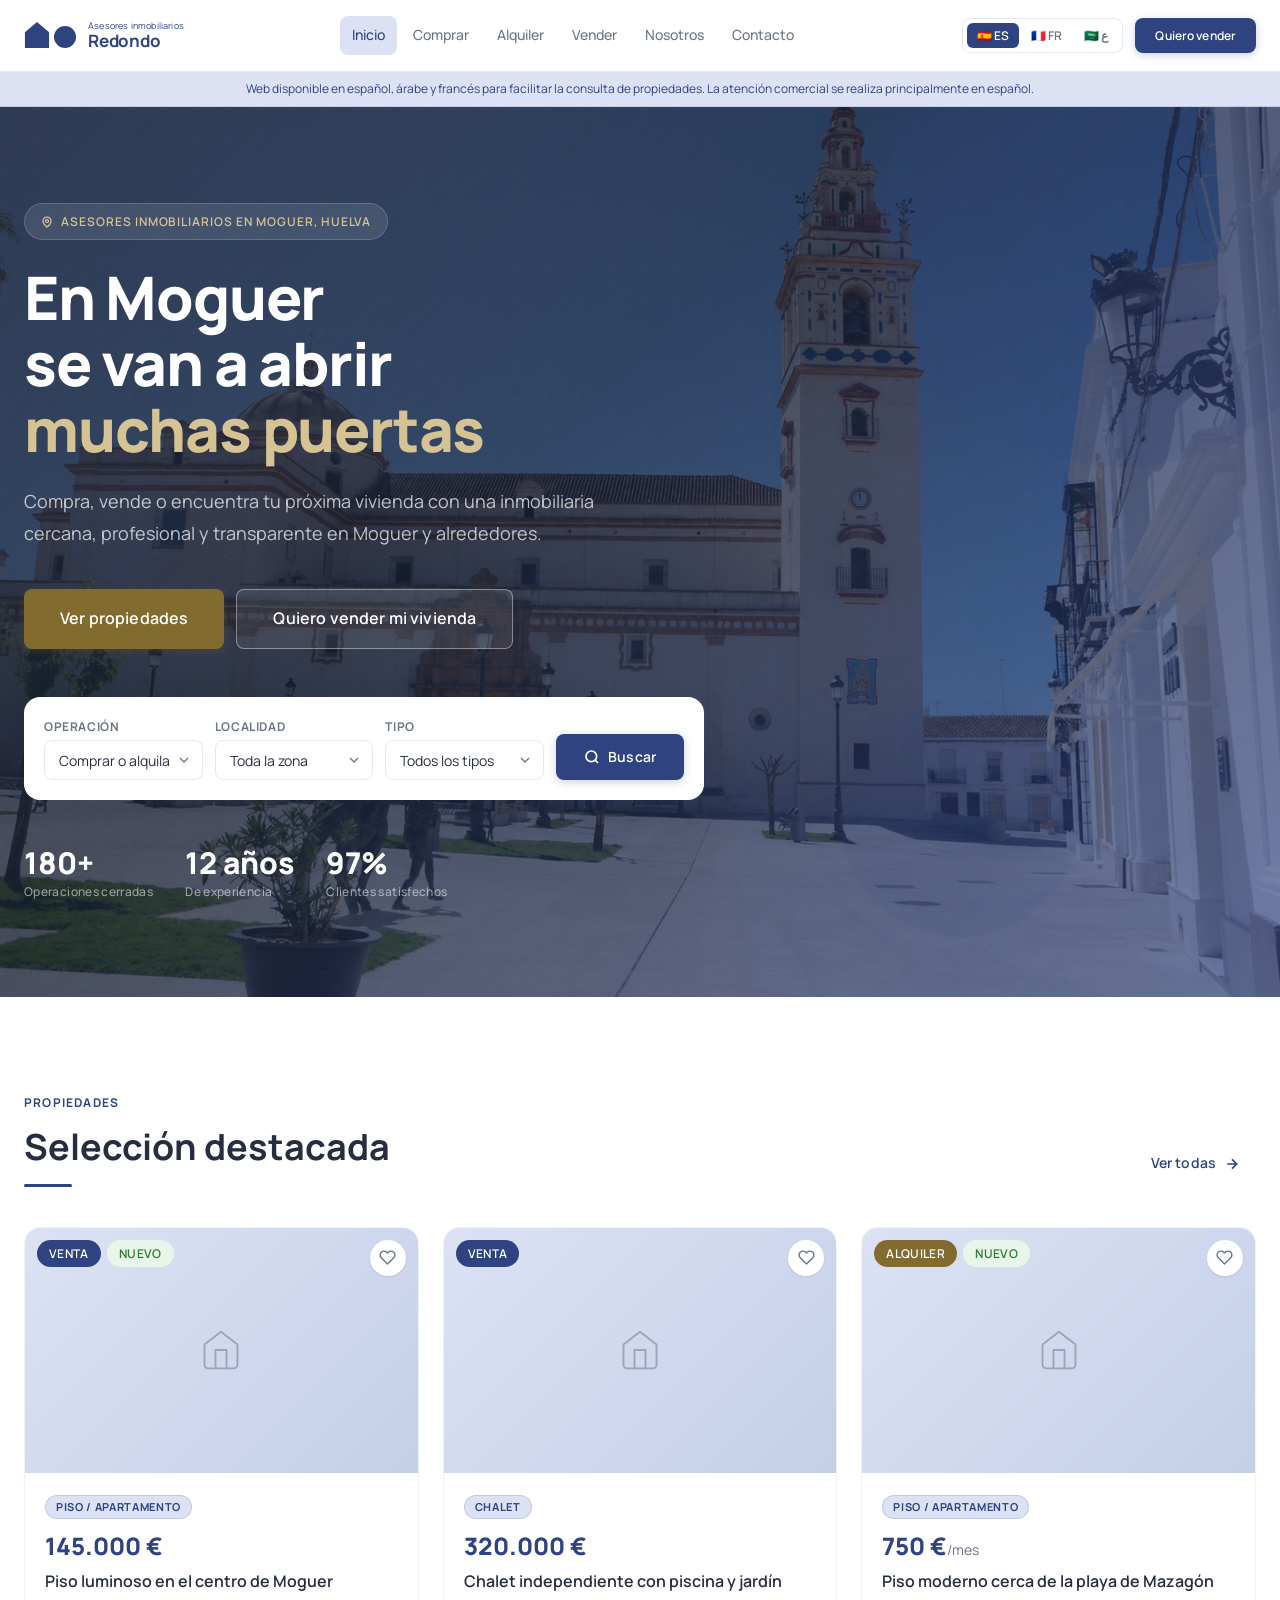
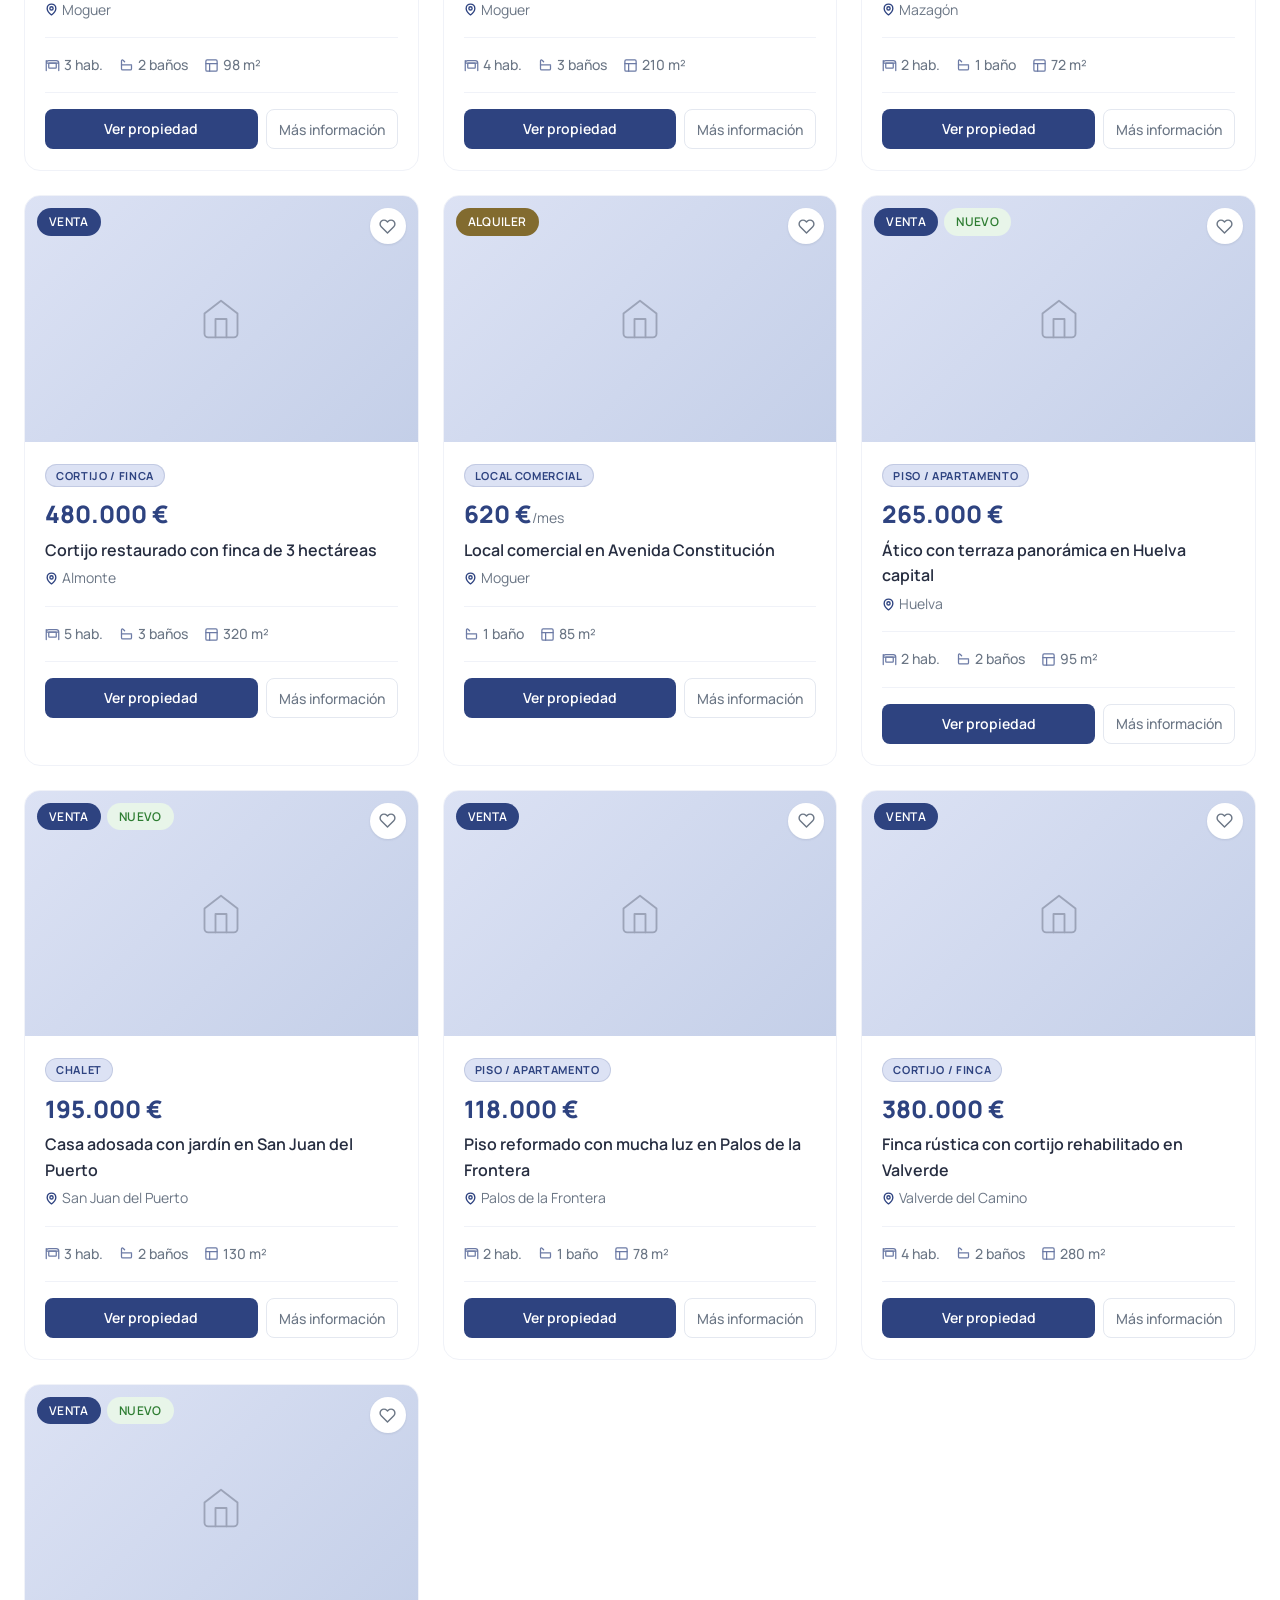
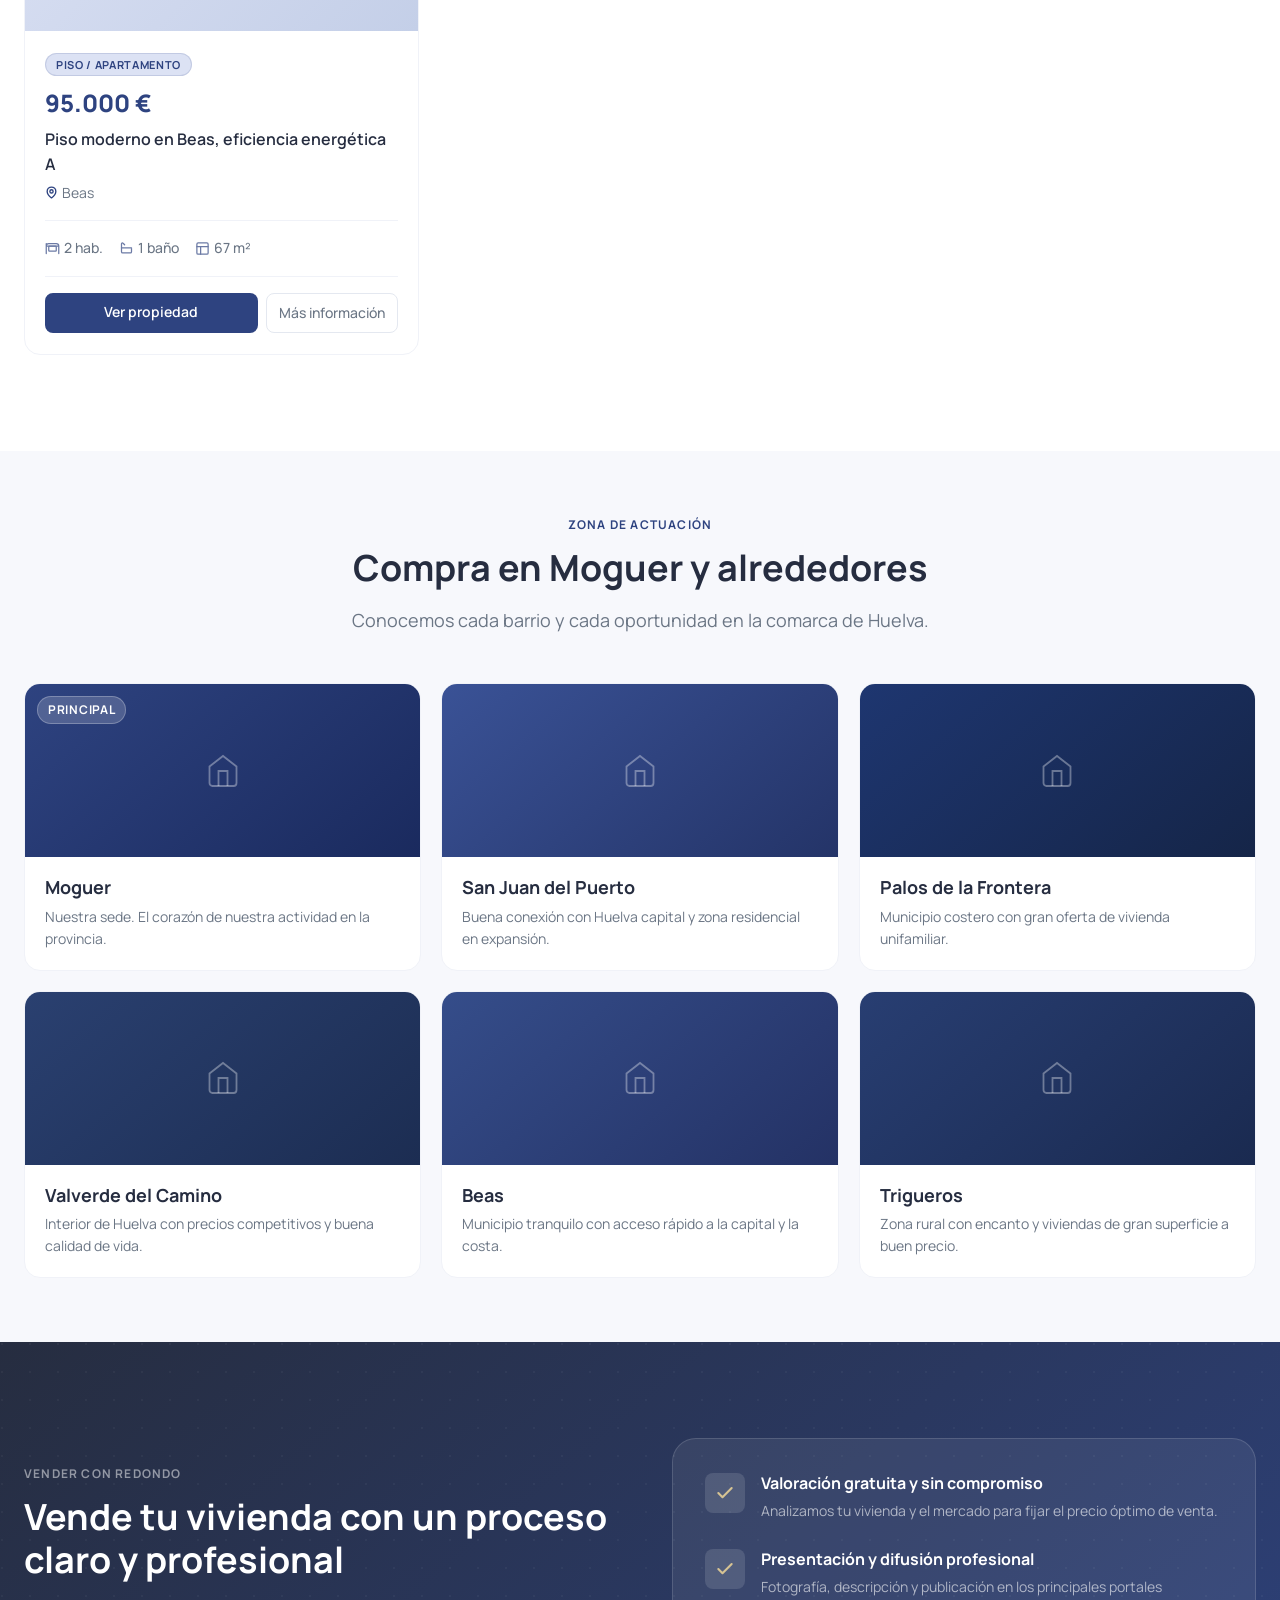
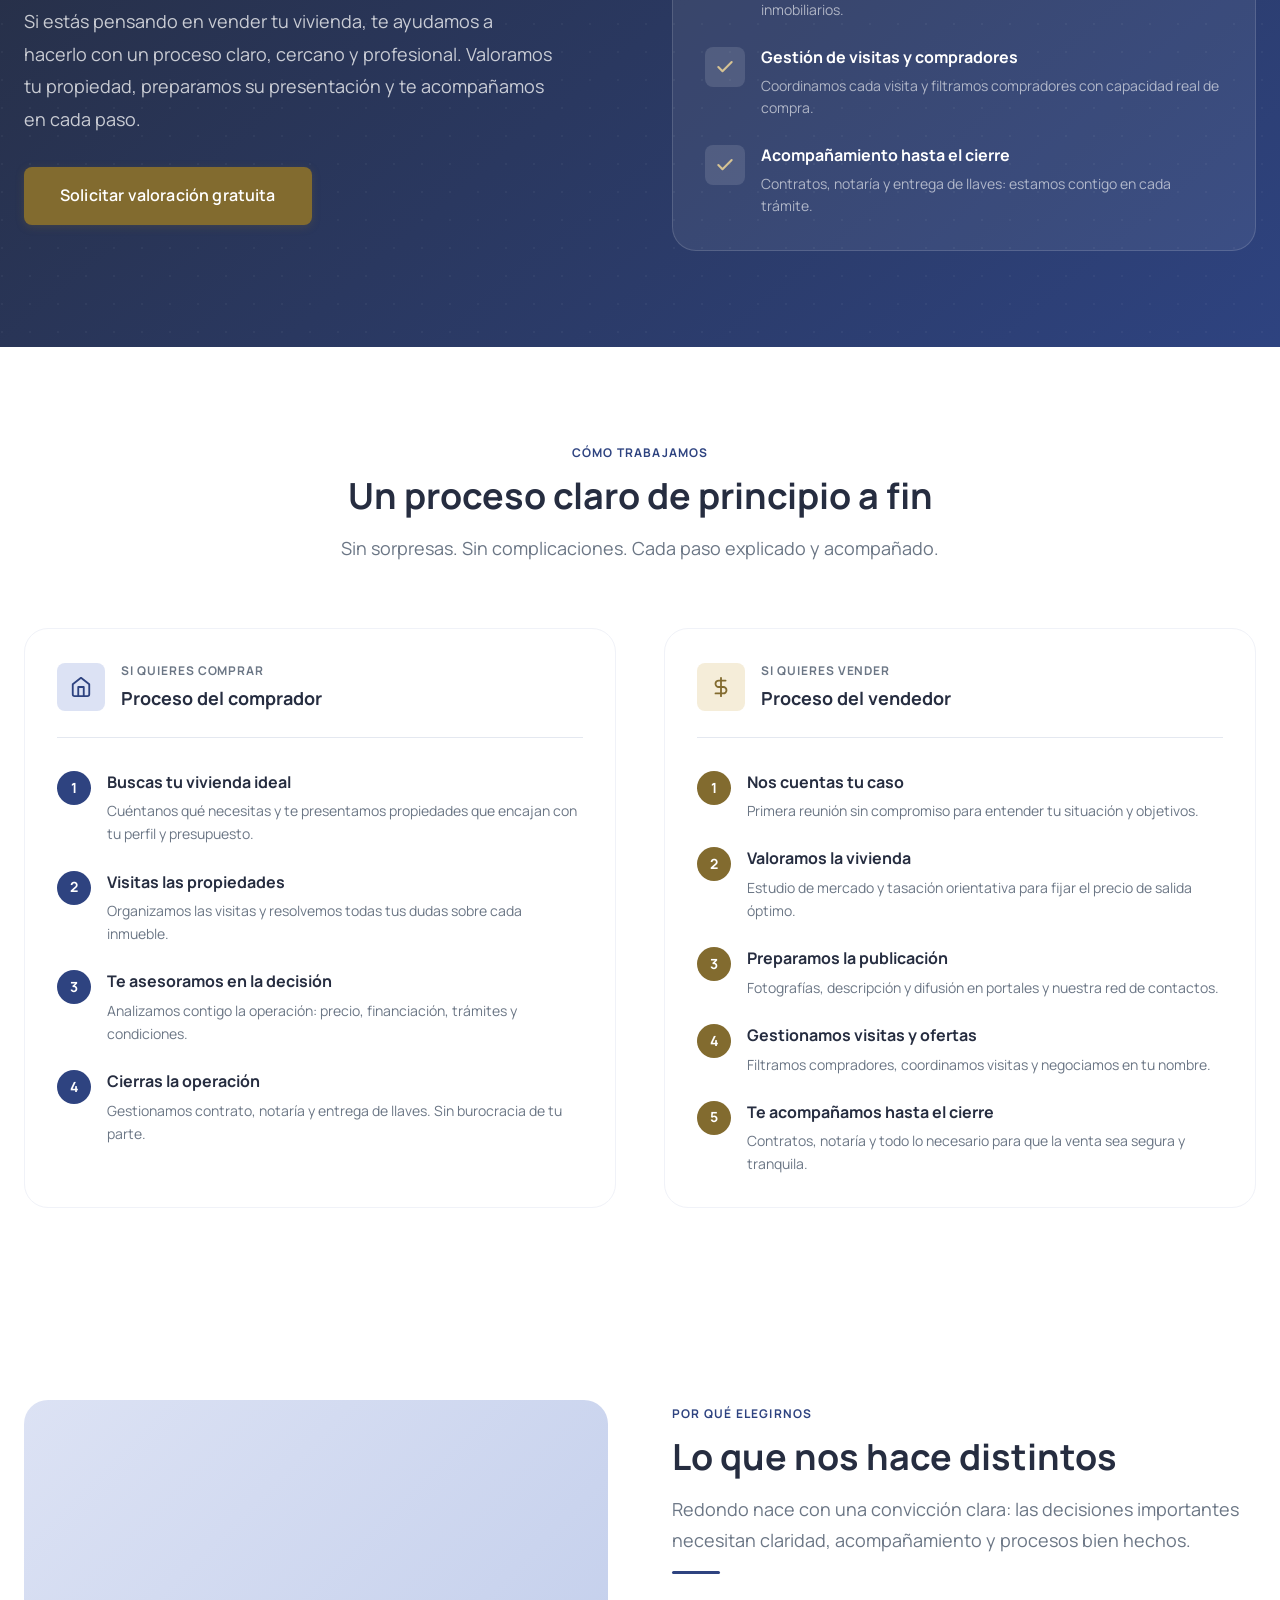
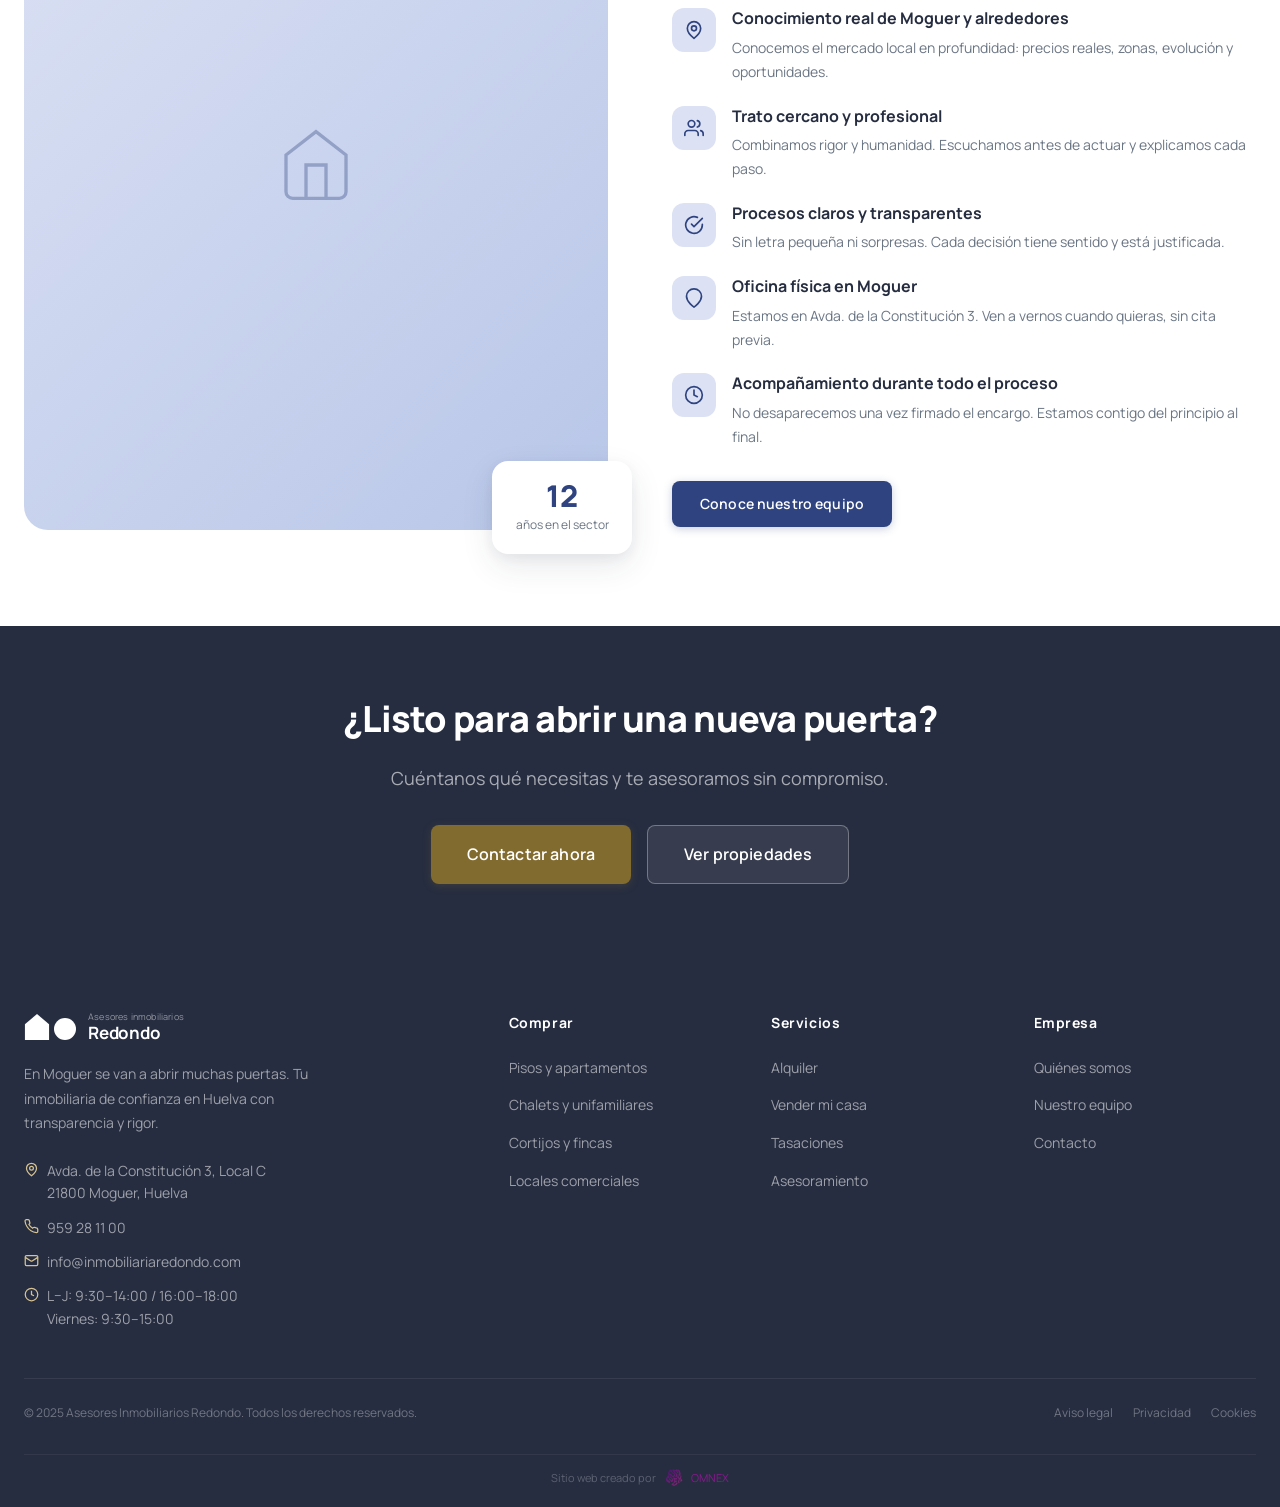
==== commit 3091f7ed: "Add files via upload" ====
--- a/inmobiliaria-redondo/index.html
+++ b/inmobiliaria-redondo/index.html
@@ -12,6 +12,7 @@
   <link rel="preconnect" href="https://fonts.googleapis.com">
   <link rel="preconnect" href="https://fonts.gstatic.com" crossorigin>
   <link href="https://fonts.googleapis.com/css2?family=Manrope:wght@300;400;500;600;700;800&display=swap" rel="stylesheet">
+  <link rel="preload" as="image" href="./assets/img/Plaza de la iglesia.webp">
   <link rel="stylesheet" href="./assets/css/styles.css">
 </head>
 <body class="page-body">
@@ -600,6 +601,7 @@
           <a href="#">Cookies</a>
         </nav>
       </div>
+      <p class="footer-omnex">Sitio web creado por <a href="https://omnex.es" class="footer-omnex-link" target="_blank" rel="noopener noreferrer"><img src="./assets/img/Omnex_Logo.webp" alt="Omnex" class="footer-omnex-img" width="160" height="160" loading="lazy" decoding="async">OMNEX</a></p>
     </div>
   </footer>
 
--- a/inmobiliaria-redondo/assets/css/styles.css
+++ b/inmobiliaria-redondo/assets/css/styles.css
@@ -452,7 +452,11 @@
 .hero-bg {
   position: absolute;
   inset: 0;
-  background: linear-gradient(135deg, var(--c-dark) 0%, #1a2236 40%, #2e4380 100%);
+  background-image:
+    linear-gradient(135deg, rgba(38,45,64,.88) 0%, rgba(26,34,54,.75) 40%, rgba(46,67,128,.65) 100%),
+    url('../img/Plaza de la iglesia.webp');
+  background-size: cover;
+  background-position: center;
 }
 
 .hero-pattern {
@@ -3863,4 +3867,32 @@
   .header .lang-selector { display: none; }
 }
 
-
+.footer-omnex {
+  font-size: 11px;
+  color: rgba(255,255,255,.25);
+  text-align: center;
+  display: flex;
+  align-items: center;
+  justify-content: center;
+  gap: 5px;
+  margin-top: var(--space-2);
+  padding-top: var(--space-2);
+  padding-bottom: var(--space-4);
+  border-top: 1px solid rgba(255,255,255,.06);
+}
+.footer-omnex-link {
+  color: #88198E;
+  transition: color .2s;
+  display: inline-flex;
+  align-items: center;
+  gap: 2px;
+}
+.footer-omnex-link:hover { color: #a020a8; }
+.footer-omnex-img {
+  height: 28px;
+  width: auto;
+  opacity: .7;
+  vertical-align: middle;
+}
+
+
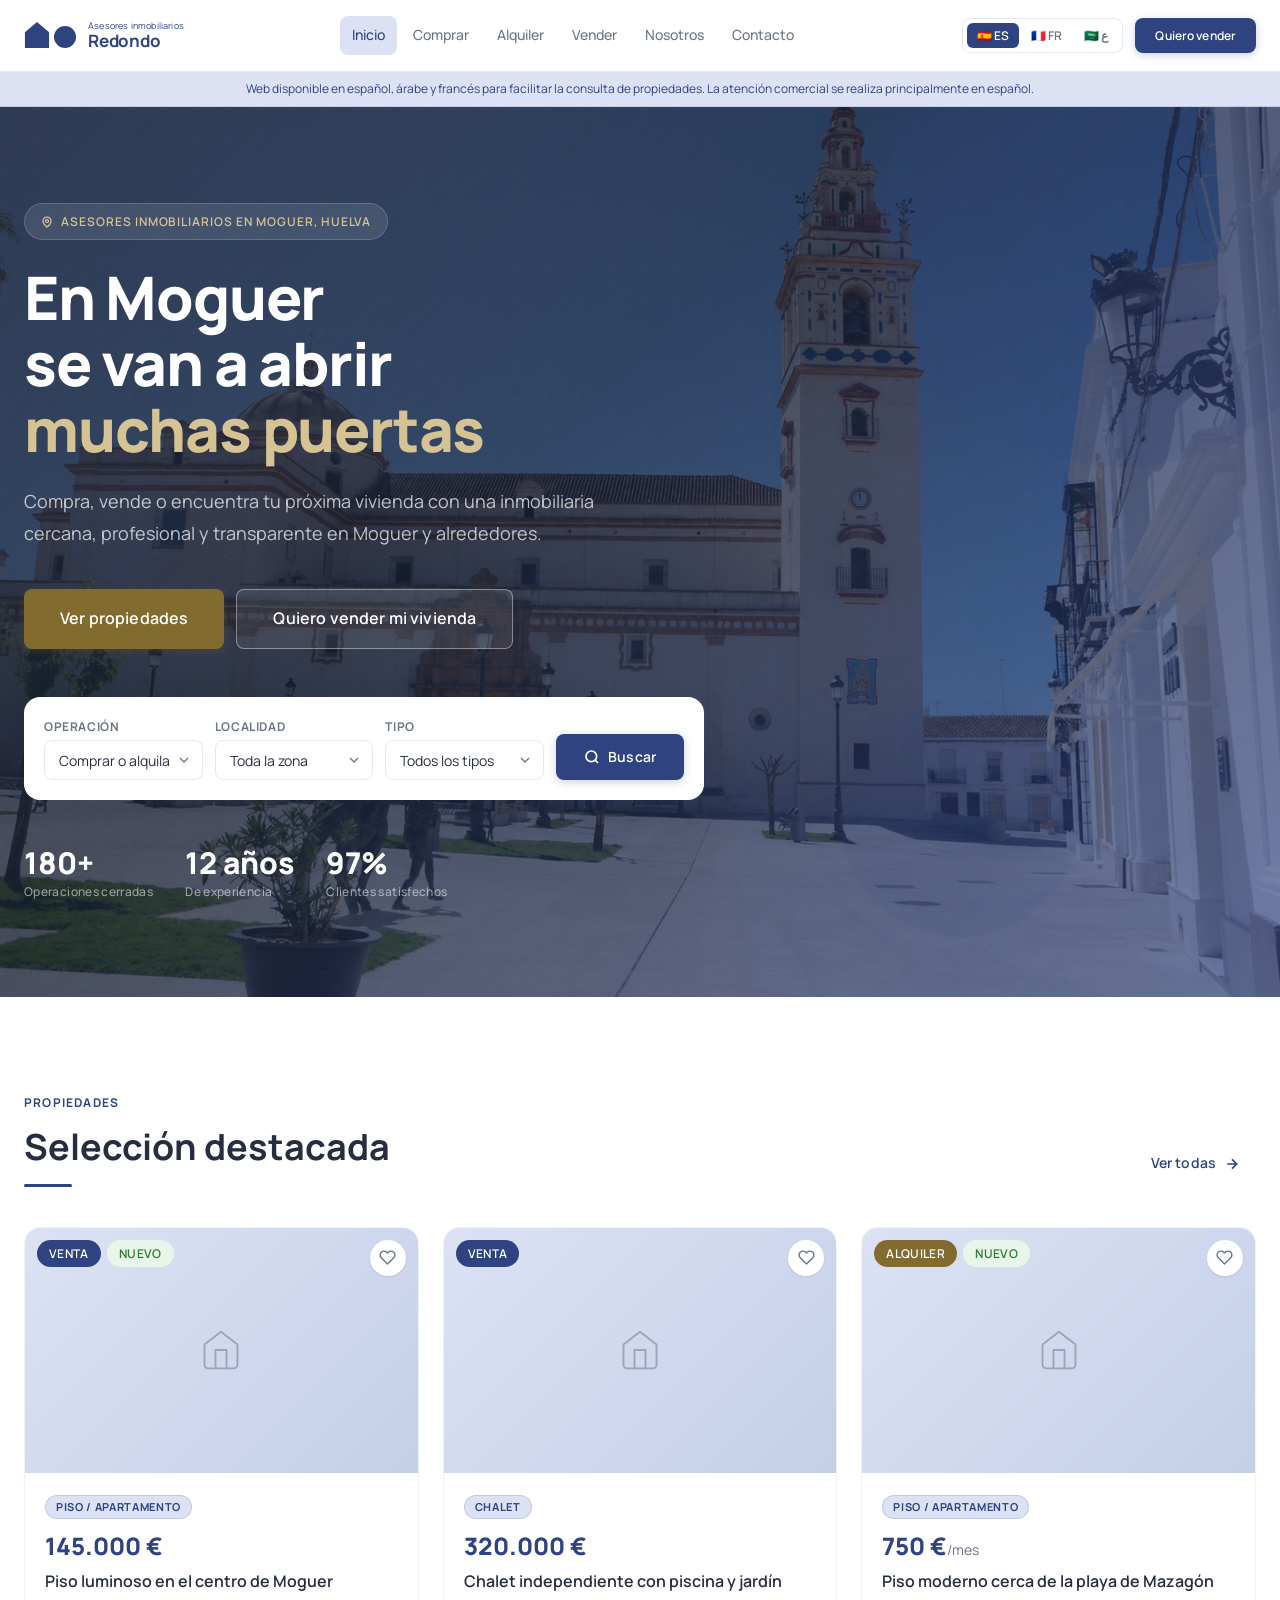
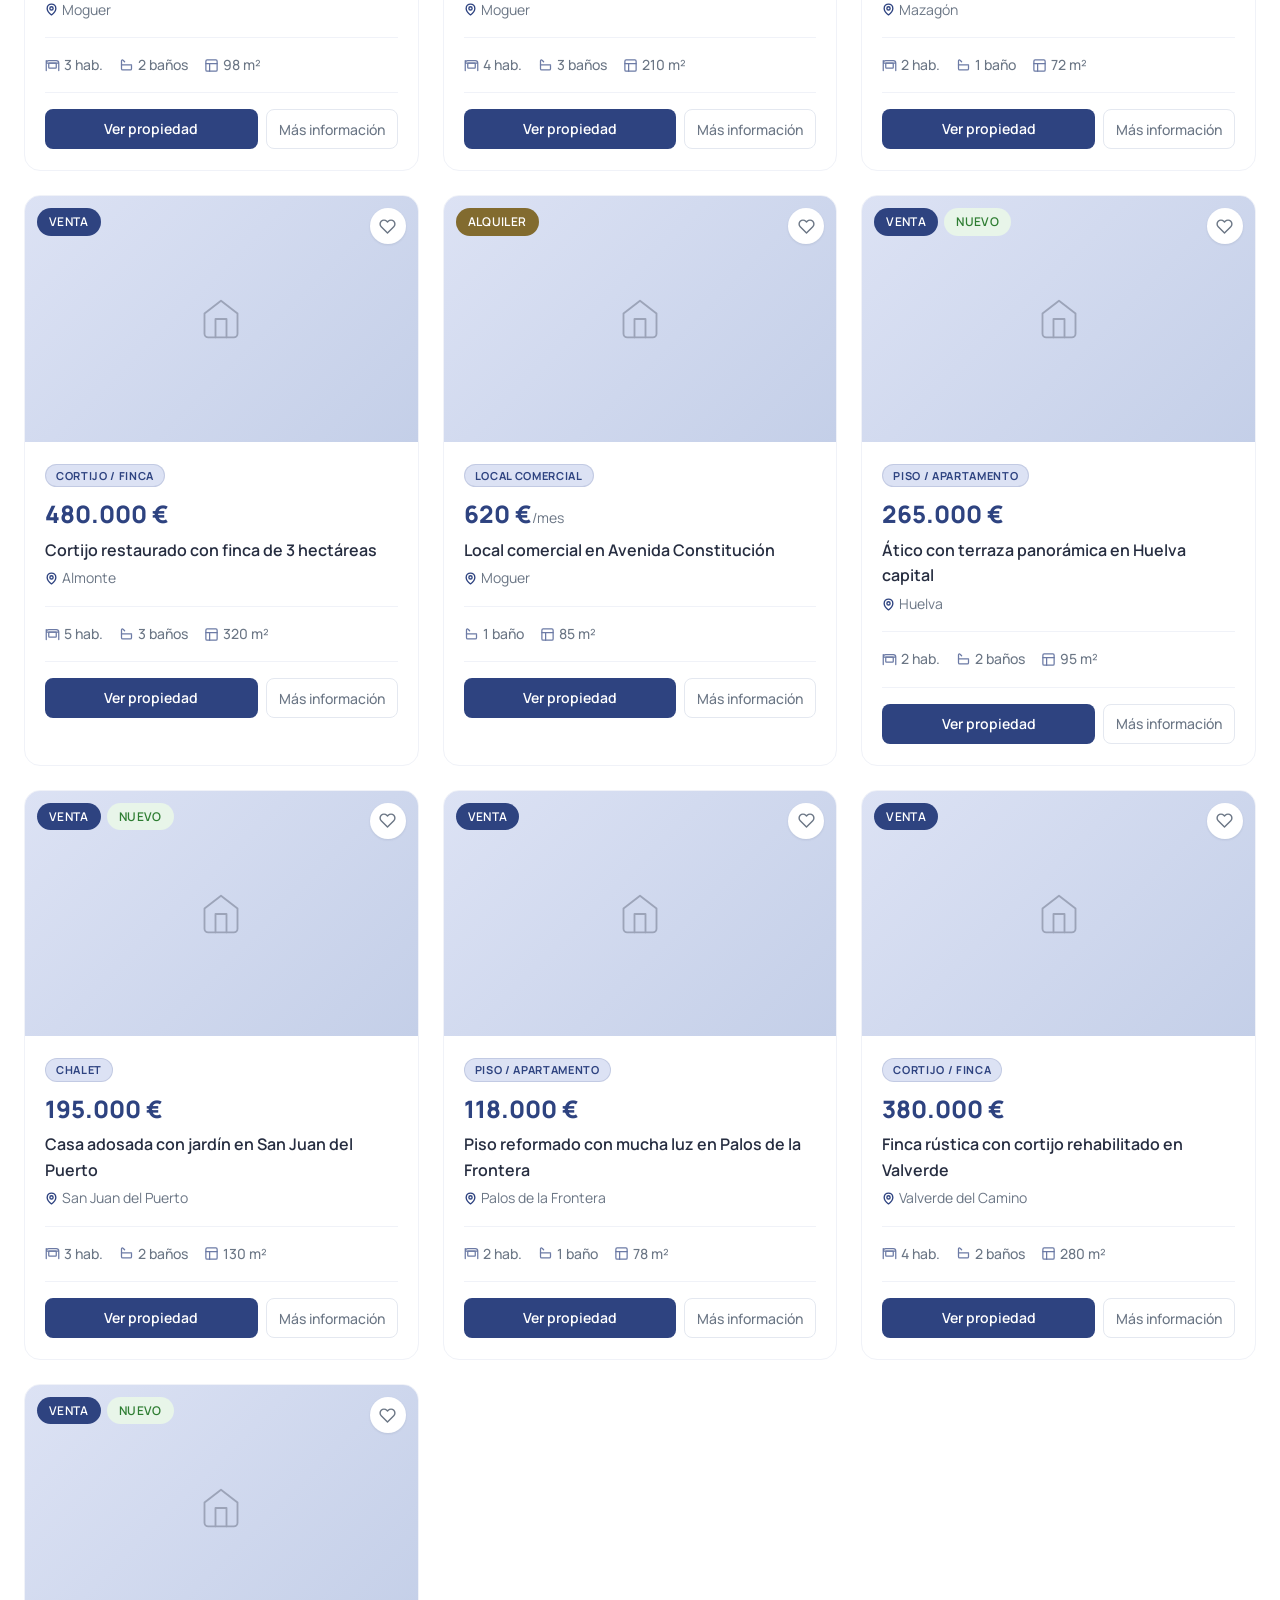
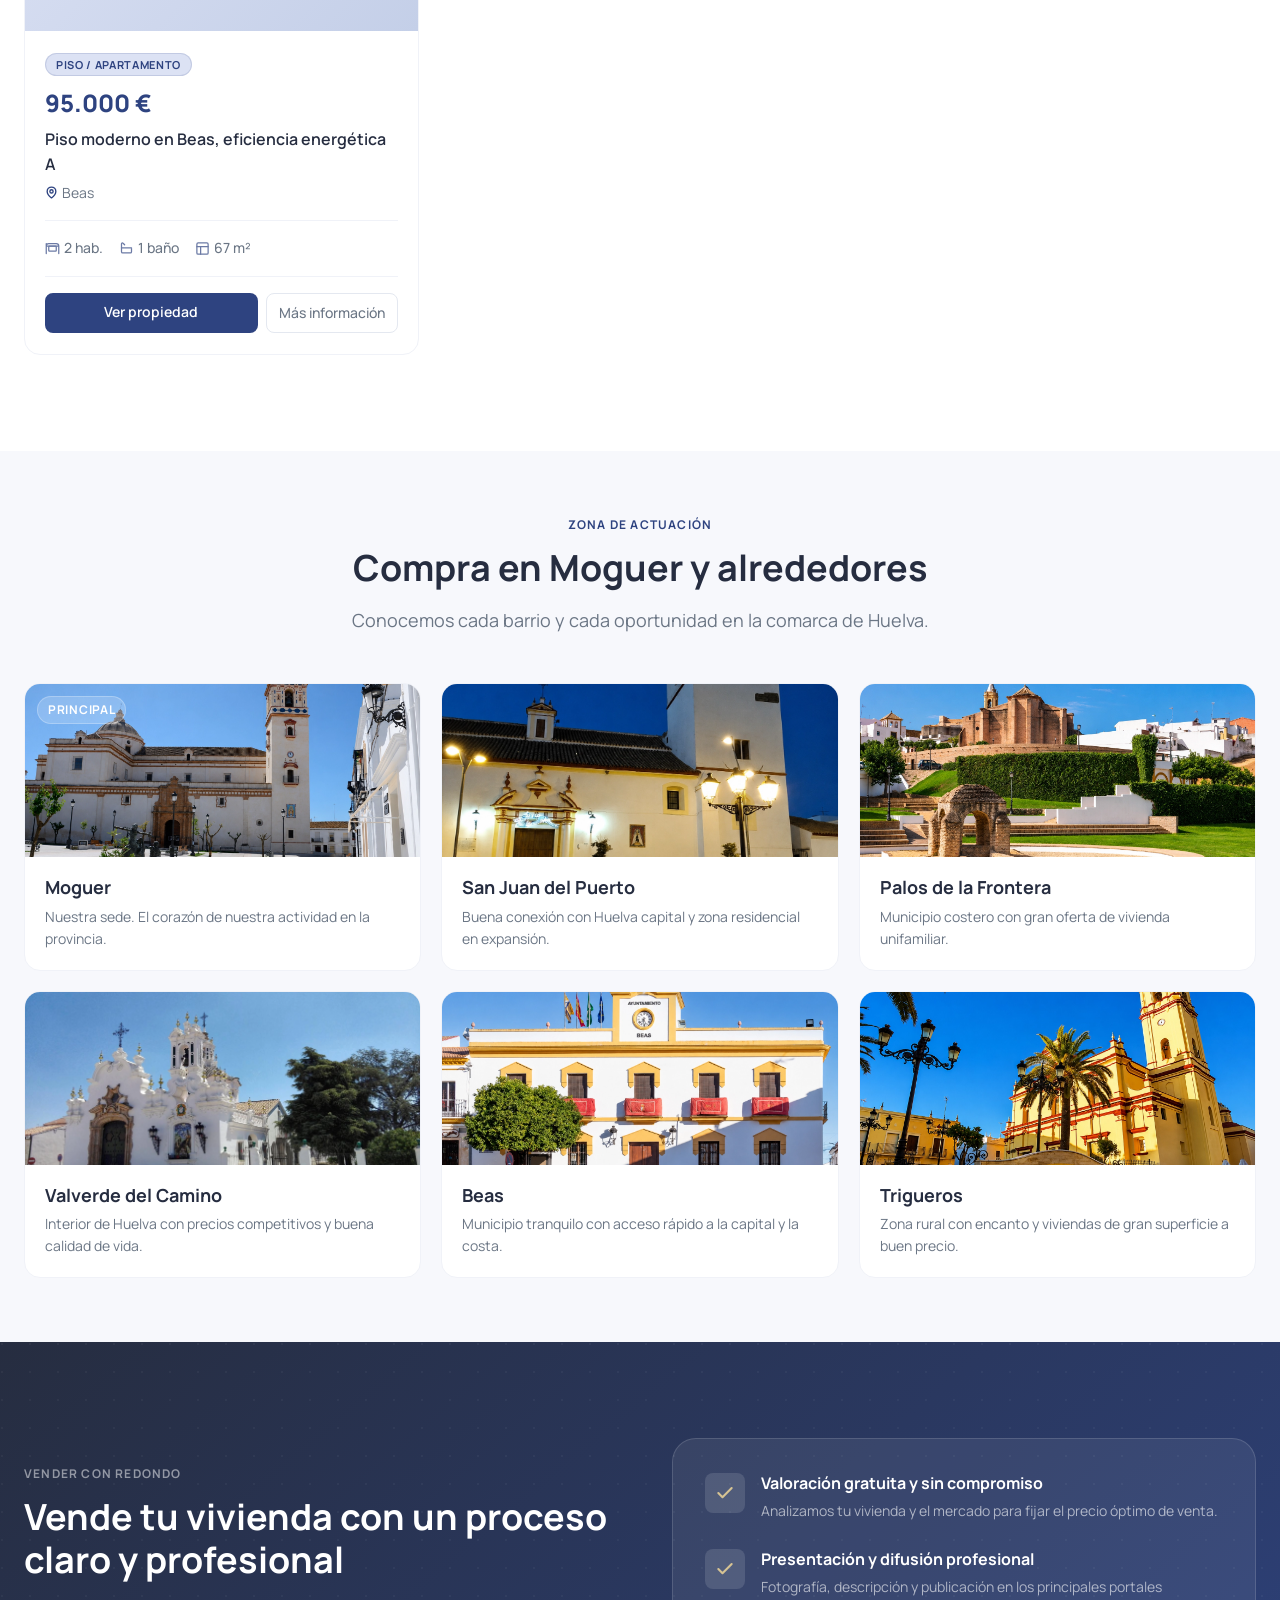
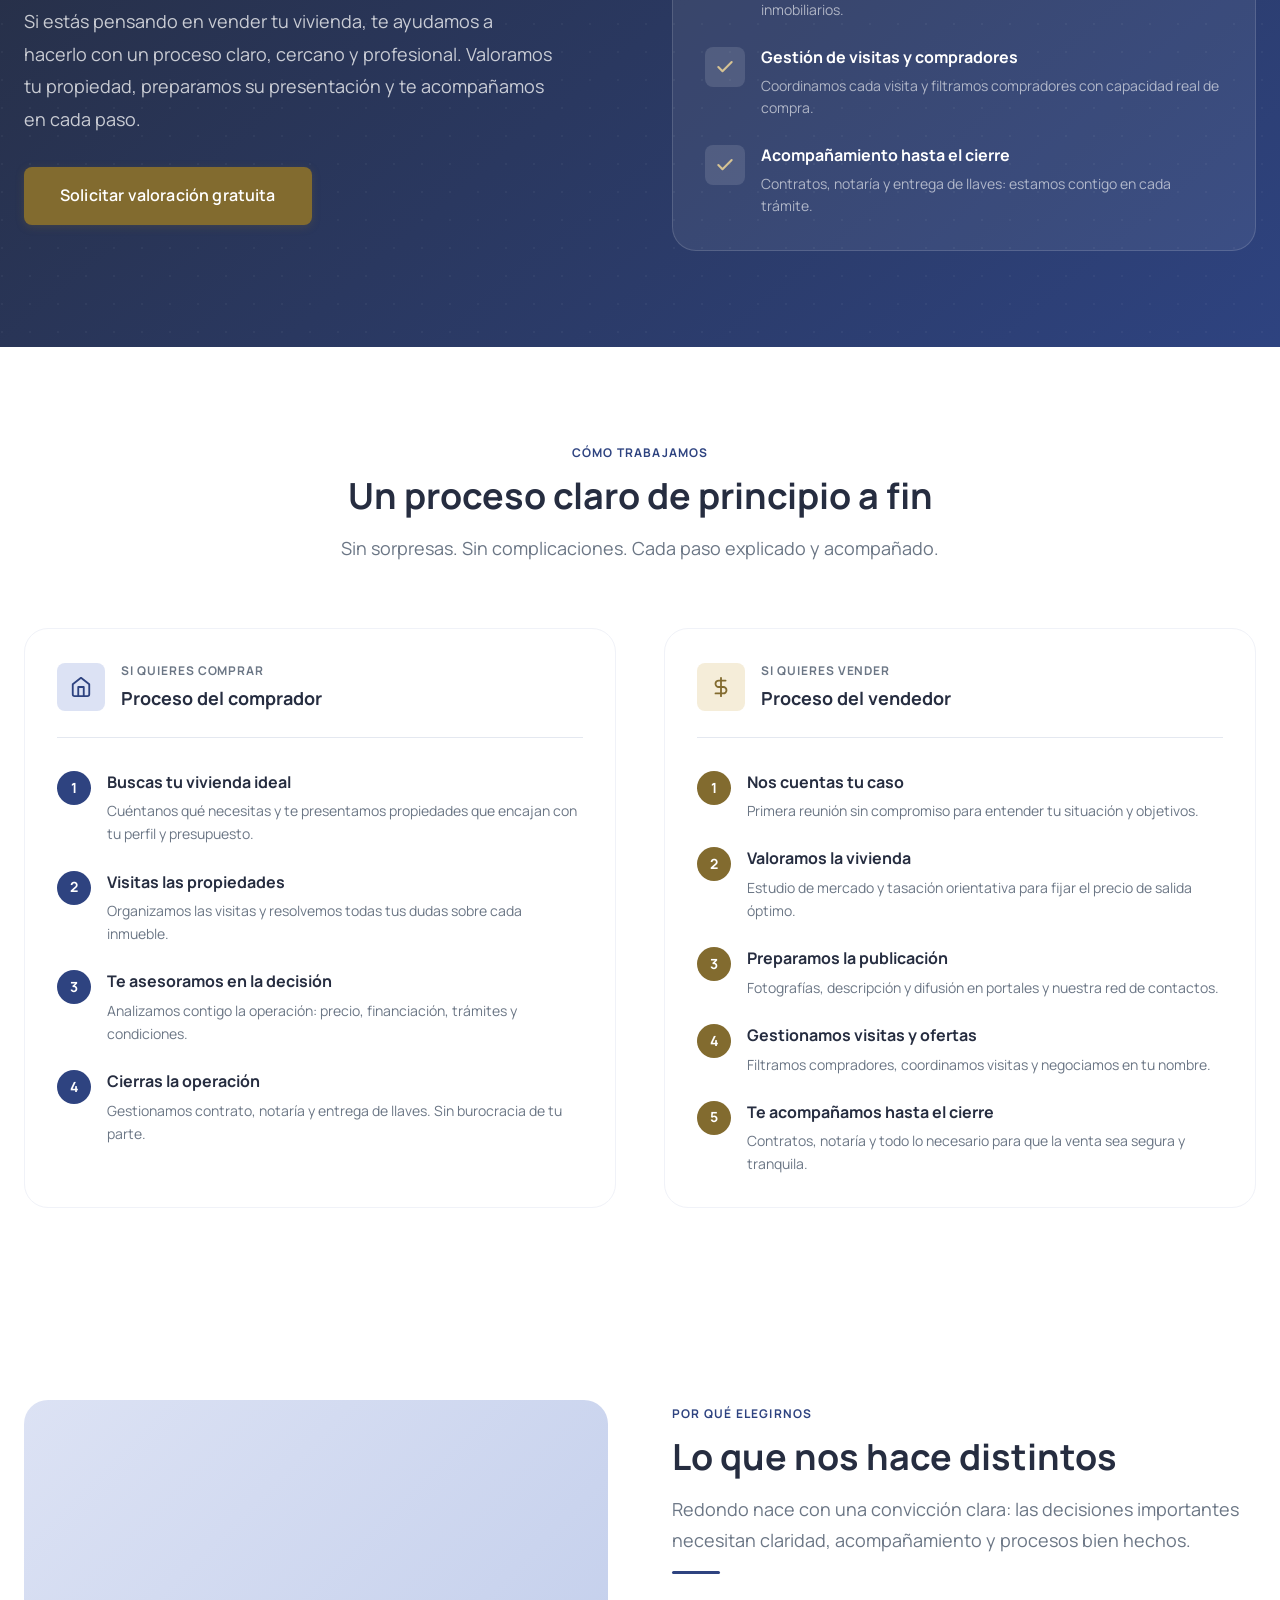
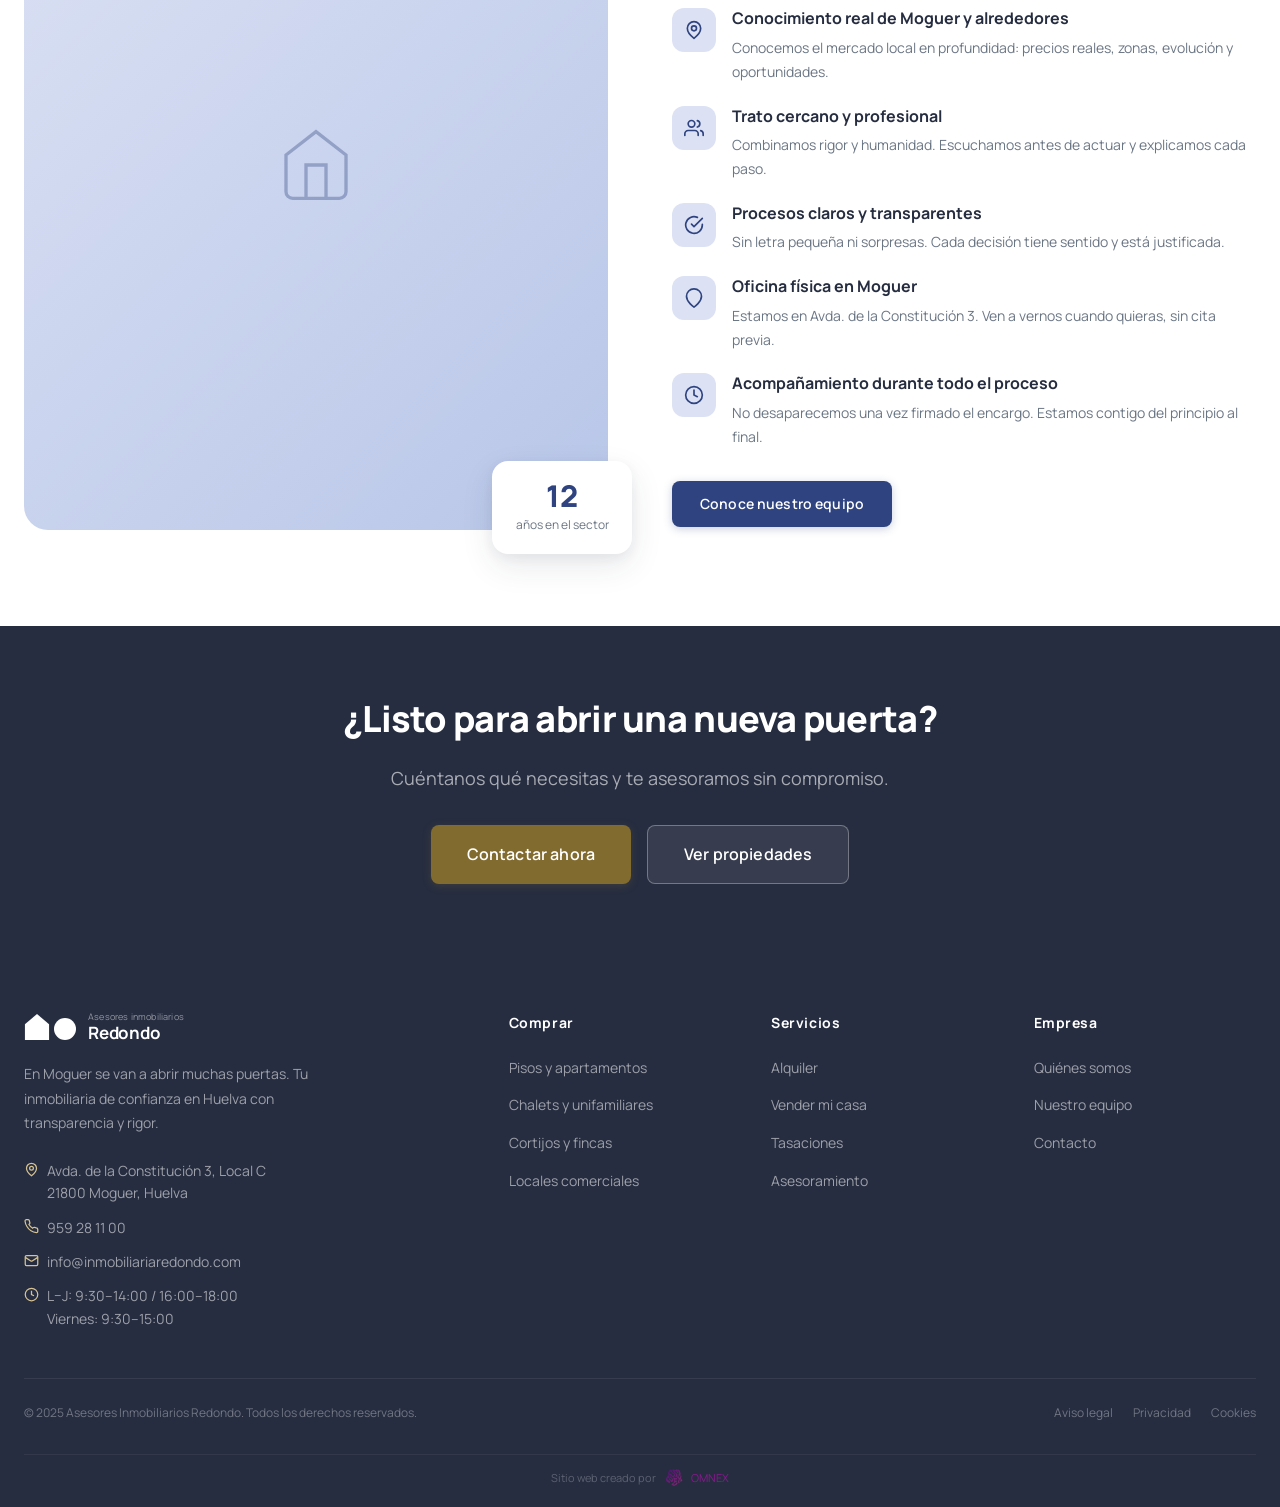
==== commit 3f64b3bf: "Add files via upload" ====
--- a/inmobiliaria-redondo/index.html
+++ b/inmobiliaria-redondo/index.html
@@ -195,8 +195,8 @@
         <div class="zones-grid">
 
           <a href="./comprar.html" class="zone-card reveal" aria-label="Ver propiedades en Moguer">
-            <div class="zone-card-img" style="background:linear-gradient(140deg,#2e4380 0%,#1a2a5e 100%)">
-              <svg width="36" height="36" viewBox="0 0 24 24" fill="none" stroke="rgba(255,255,255,.35)" stroke-width="1.2" aria-hidden="true"><path d="M3 9l9-7 9 7v11a2 2 0 0 1-2 2H5a2 2 0 0 1-2-2z"/><polyline points="9 22 9 12 15 12 15 22"/></svg>
+            <div class="zone-card-img">
+              <img src="./assets/img/Plaza de la iglesia.webp" alt="Moguer" loading="lazy" decoding="async" style="width:100%;height:100%;object-fit:cover;display:block;">
               <span class="zone-card-tag" data-i18n="zone.main_tag">Principal</span>
             </div>
             <div class="zone-card-body">
@@ -206,8 +206,8 @@
           </a>
 
           <a href="./comprar.html" class="zone-card reveal" aria-label="Ver propiedades en San Juan del Puerto">
-            <div class="zone-card-img" style="background:linear-gradient(140deg,#3a5296 0%,#243468 100%)">
-              <svg width="36" height="36" viewBox="0 0 24 24" fill="none" stroke="rgba(255,255,255,.35)" stroke-width="1.2" aria-hidden="true"><path d="M3 9l9-7 9 7v11a2 2 0 0 1-2 2H5a2 2 0 0 1-2-2z"/><polyline points="9 22 9 12 15 12 15 22"/></svg>
+            <div class="zone-card-img">
+              <img src="./assets/img/Sanjuandelprto.webp" alt="San Juan del Puerto" loading="lazy" decoding="async" style="width:100%;height:100%;object-fit:cover;display:block;">
             </div>
             <div class="zone-card-body">
               <h3 class="zone-card-name">San Juan del Puerto</h3>
@@ -216,8 +216,8 @@
           </a>
 
           <a href="./comprar.html" class="zone-card reveal" aria-label="Ver propiedades en Palos de la Frontera">
-            <div class="zone-card-img" style="background:linear-gradient(140deg,#1e3670 0%,#152548 100%)">
-              <svg width="36" height="36" viewBox="0 0 24 24" fill="none" stroke="rgba(255,255,255,.35)" stroke-width="1.2" aria-hidden="true"><path d="M3 9l9-7 9 7v11a2 2 0 0 1-2 2H5a2 2 0 0 1-2-2z"/><polyline points="9 22 9 12 15 12 15 22"/></svg>
+            <div class="zone-card-img">
+              <img src="./assets/img/Palosdelafra.webp" alt="Palos de la Frontera" loading="lazy" decoding="async" style="width:100%;height:100%;object-fit:cover;display:block;">
             </div>
             <div class="zone-card-body">
               <h3 class="zone-card-name">Palos de la Frontera</h3>
@@ -226,8 +226,8 @@
           </a>
 
           <a href="./comprar.html" class="zone-card reveal" aria-label="Ver propiedades en Valverde del Camino">
-            <div class="zone-card-img" style="background:linear-gradient(140deg,#2a4070 0%,#1c2d52 100%)">
-              <svg width="36" height="36" viewBox="0 0 24 24" fill="none" stroke="rgba(255,255,255,.35)" stroke-width="1.2" aria-hidden="true"><path d="M3 9l9-7 9 7v11a2 2 0 0 1-2 2H5a2 2 0 0 1-2-2z"/><polyline points="9 22 9 12 15 12 15 22"/></svg>
+            <div class="zone-card-img">
+              <img src="./assets/img/Valverdedelcamino.webp" alt="Valverde del Camino" loading="lazy" decoding="async" style="width:100%;height:100%;object-fit:cover;display:block;">
             </div>
             <div class="zone-card-body">
               <h3 class="zone-card-name">Valverde del Camino</h3>
@@ -236,8 +236,8 @@
           </a>
 
           <a href="./comprar.html" class="zone-card reveal" aria-label="Ver propiedades en Beas">
-            <div class="zone-card-img" style="background:linear-gradient(140deg,#354d8a 0%,#243265 100%)">
-              <svg width="36" height="36" viewBox="0 0 24 24" fill="none" stroke="rgba(255,255,255,.35)" stroke-width="1.2" aria-hidden="true"><path d="M3 9l9-7 9 7v11a2 2 0 0 1-2 2H5a2 2 0 0 1-2-2z"/><polyline points="9 22 9 12 15 12 15 22"/></svg>
+            <div class="zone-card-img">
+              <img src="./assets/img/Beas.webp" alt="Beas" loading="lazy" decoding="async" style="width:100%;height:100%;object-fit:cover;display:block;">
             </div>
             <div class="zone-card-body">
               <h3 class="zone-card-name">Beas</h3>
@@ -246,8 +246,8 @@
           </a>
 
           <a href="./comprar.html" class="zone-card reveal" aria-label="Ver propiedades en Trigueros">
-            <div class="zone-card-img" style="background:linear-gradient(140deg,#283e72 0%,#1a2a50 100%)">
-              <svg width="36" height="36" viewBox="0 0 24 24" fill="none" stroke="rgba(255,255,255,.35)" stroke-width="1.2" aria-hidden="true"><path d="M3 9l9-7 9 7v11a2 2 0 0 1-2 2H5a2 2 0 0 1-2-2z"/><polyline points="9 22 9 12 15 12 15 22"/></svg>
+            <div class="zone-card-img">
+              <img src="./assets/img/Trigueros.webp" alt="Trigueros" loading="lazy" decoding="async" style="width:100%;height:100%;object-fit:cover;display:block;">
             </div>
             <div class="zone-card-body">
               <h3 class="zone-card-name">Trigueros</h3>
--- a/inmobiliaria-redondo/assets/css/styles.css
+++ b/inmobiliaria-redondo/assets/css/styles.css
@@ -1696,6 +1696,7 @@
   align-items: center;
   justify-content: center;
   position: relative;
+  overflow: hidden;
 }
 
 .zone-card-tag {
@@ -2059,6 +2060,14 @@
   .header-actions .btn { display: none; }
 
   .hero-content { padding-block: var(--space-16); }
+
+  .hero-bg {
+    background-image:
+      linear-gradient(to bottom, rgba(38,45,64,.55) 0%, rgba(38,45,64,.93) 48%, var(--c-dark) 60%),
+      url('../img/Plaza de la iglesia.webp');
+    background-size: cover;
+    background-position: 60% top;
+  }
 
   .hero-search { flex-direction: column; }
   .hero-search-field { min-width: unset; width: 100%; }
